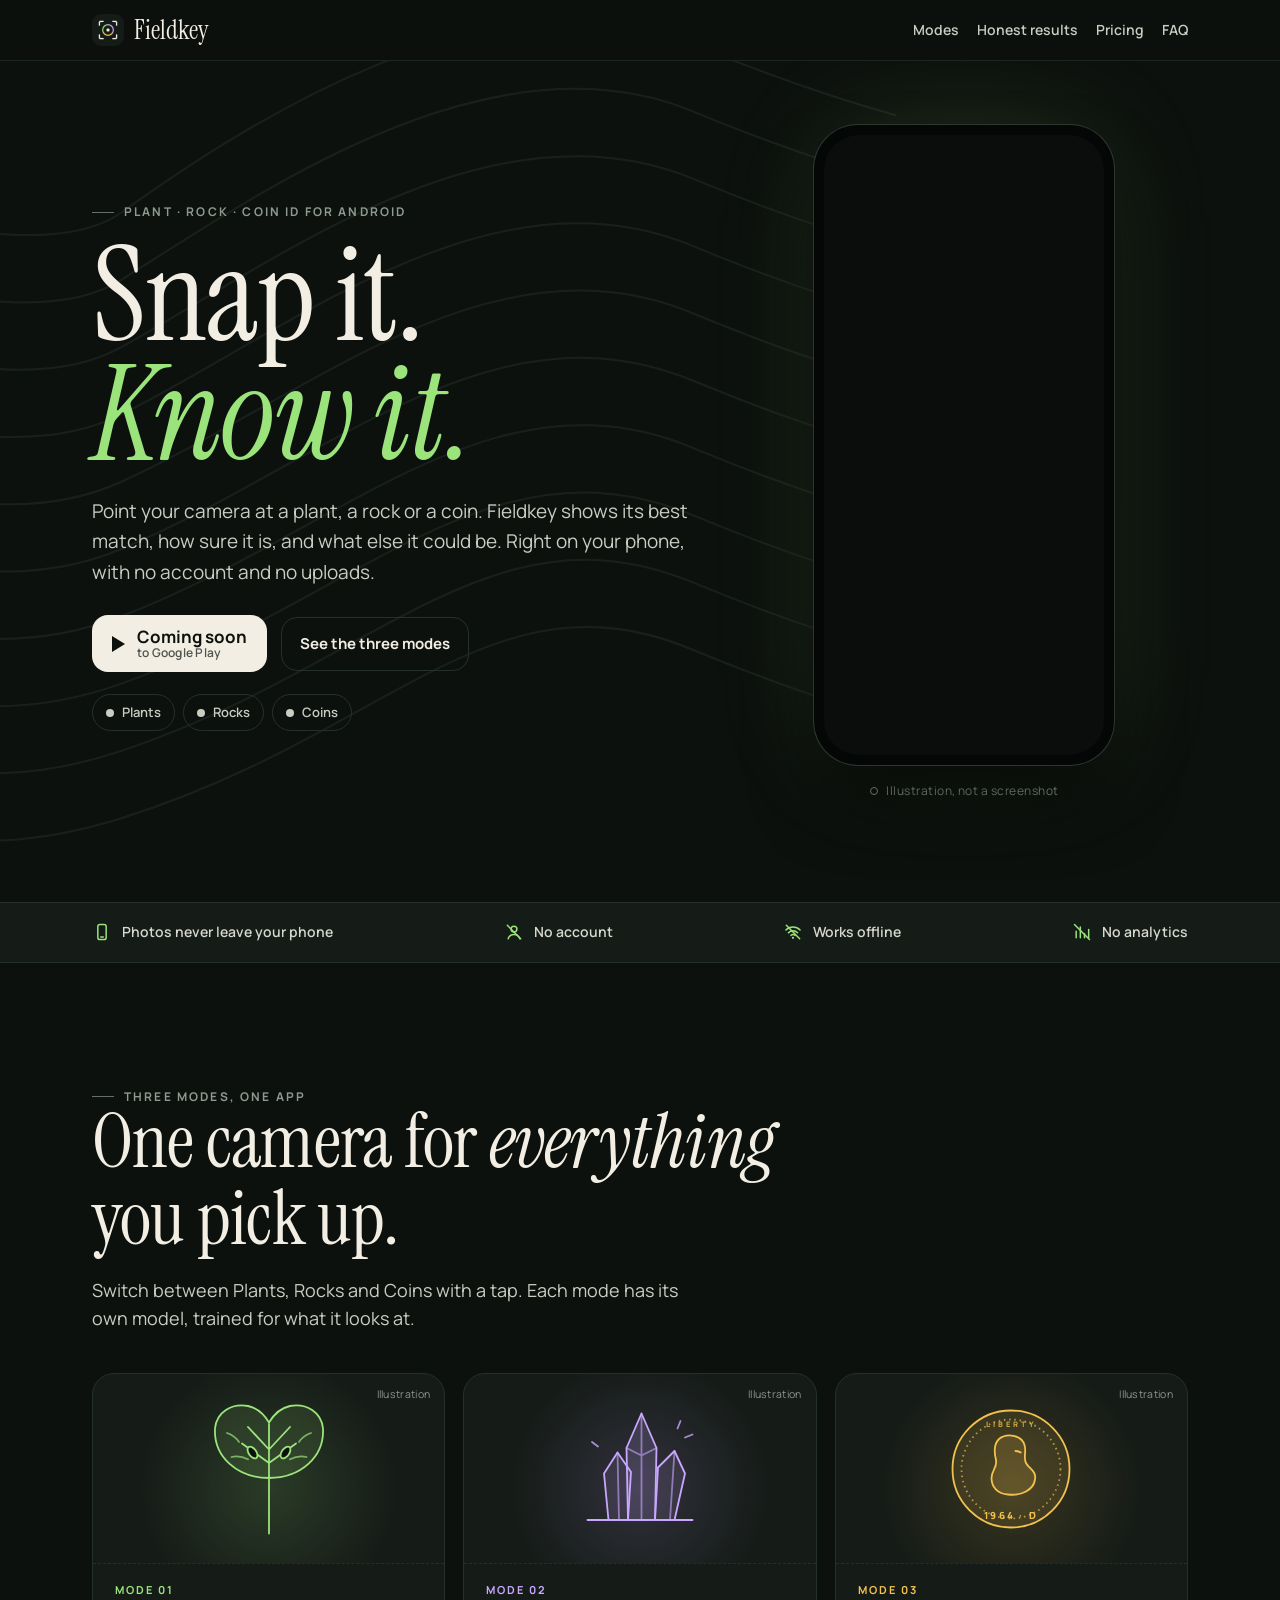
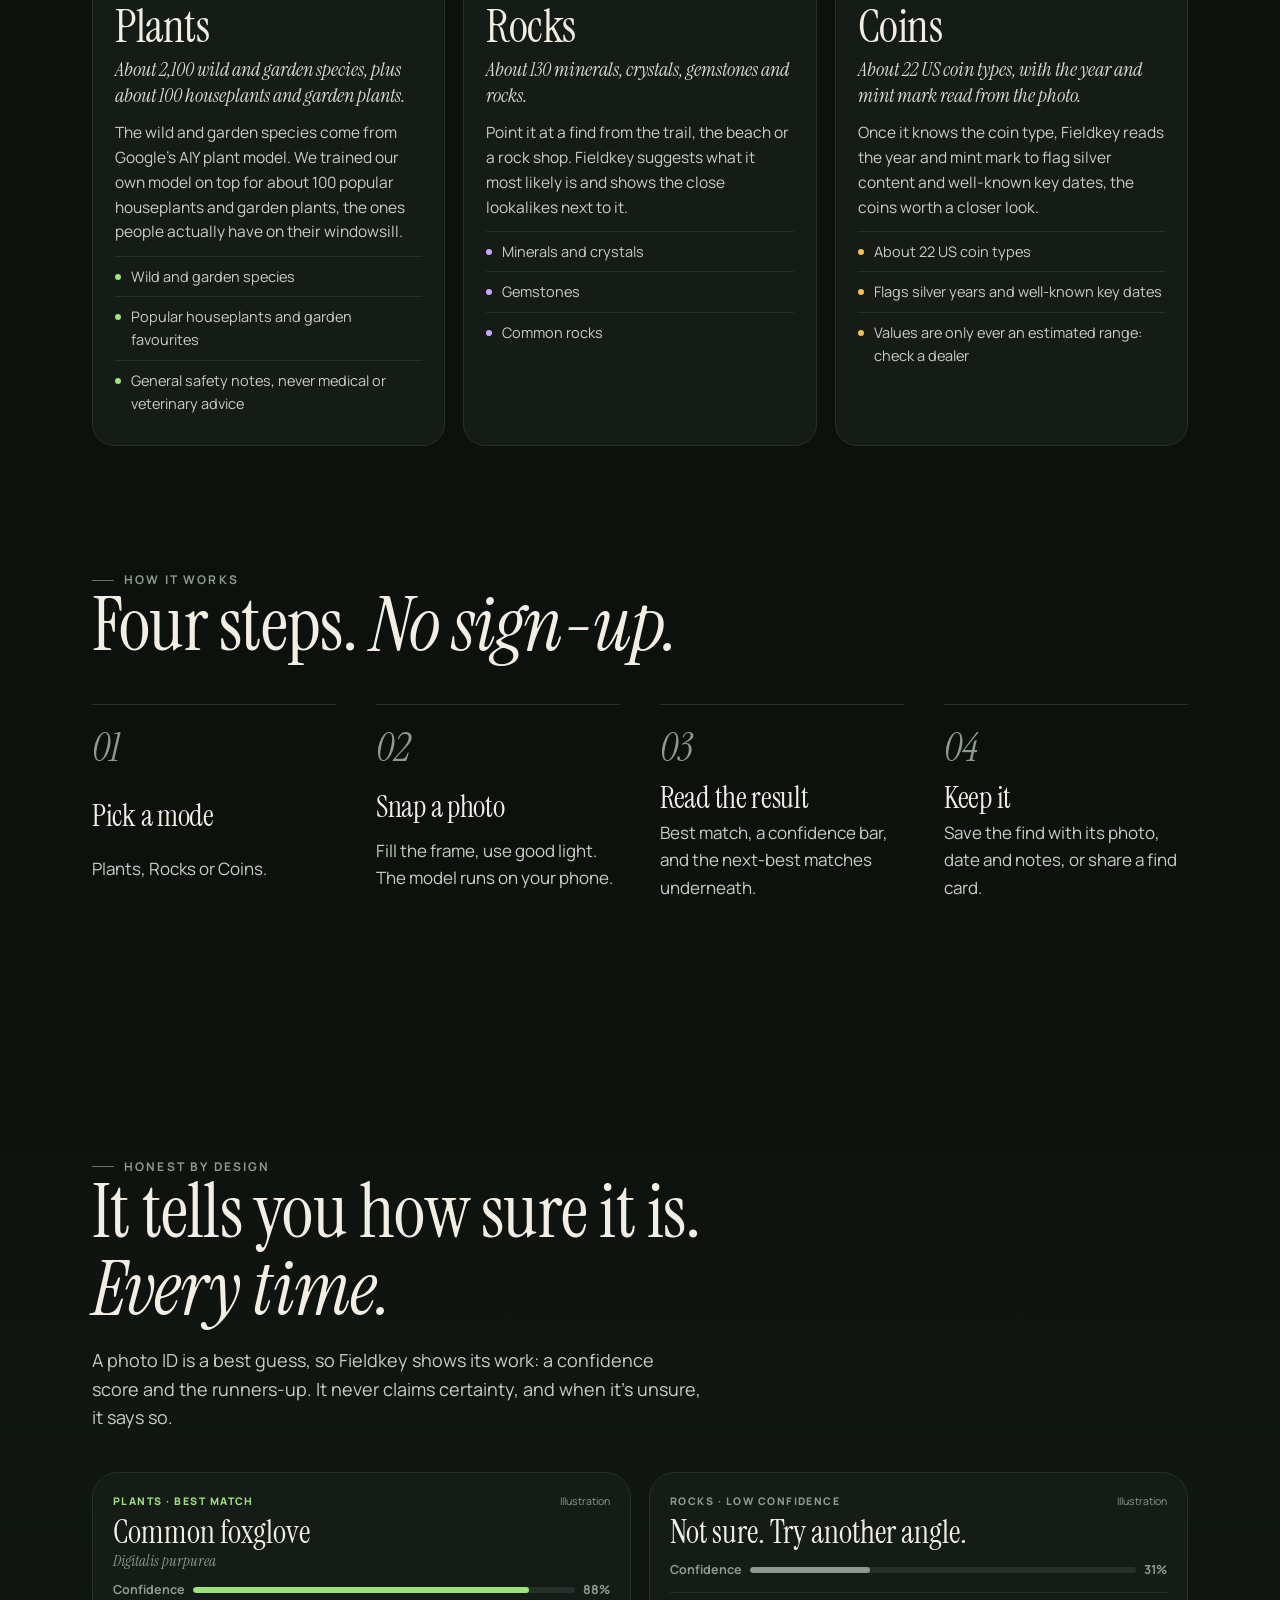
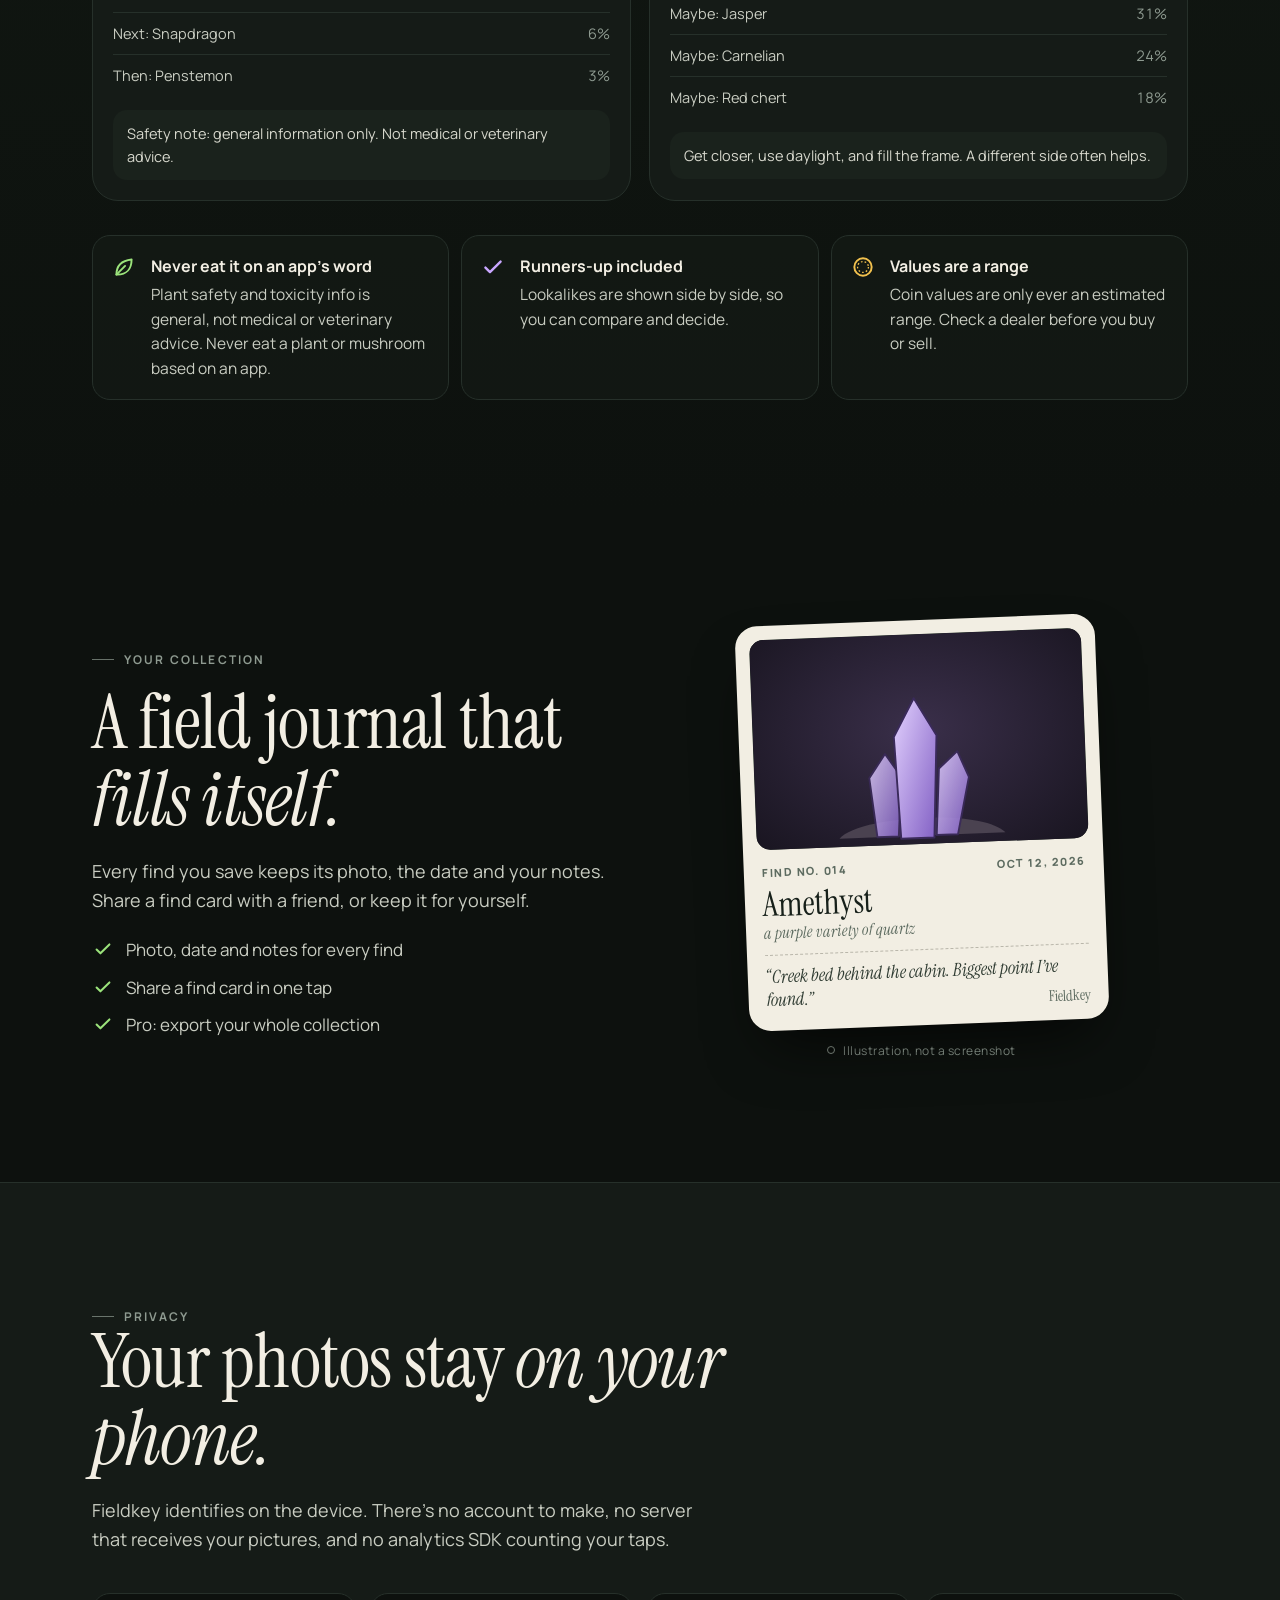
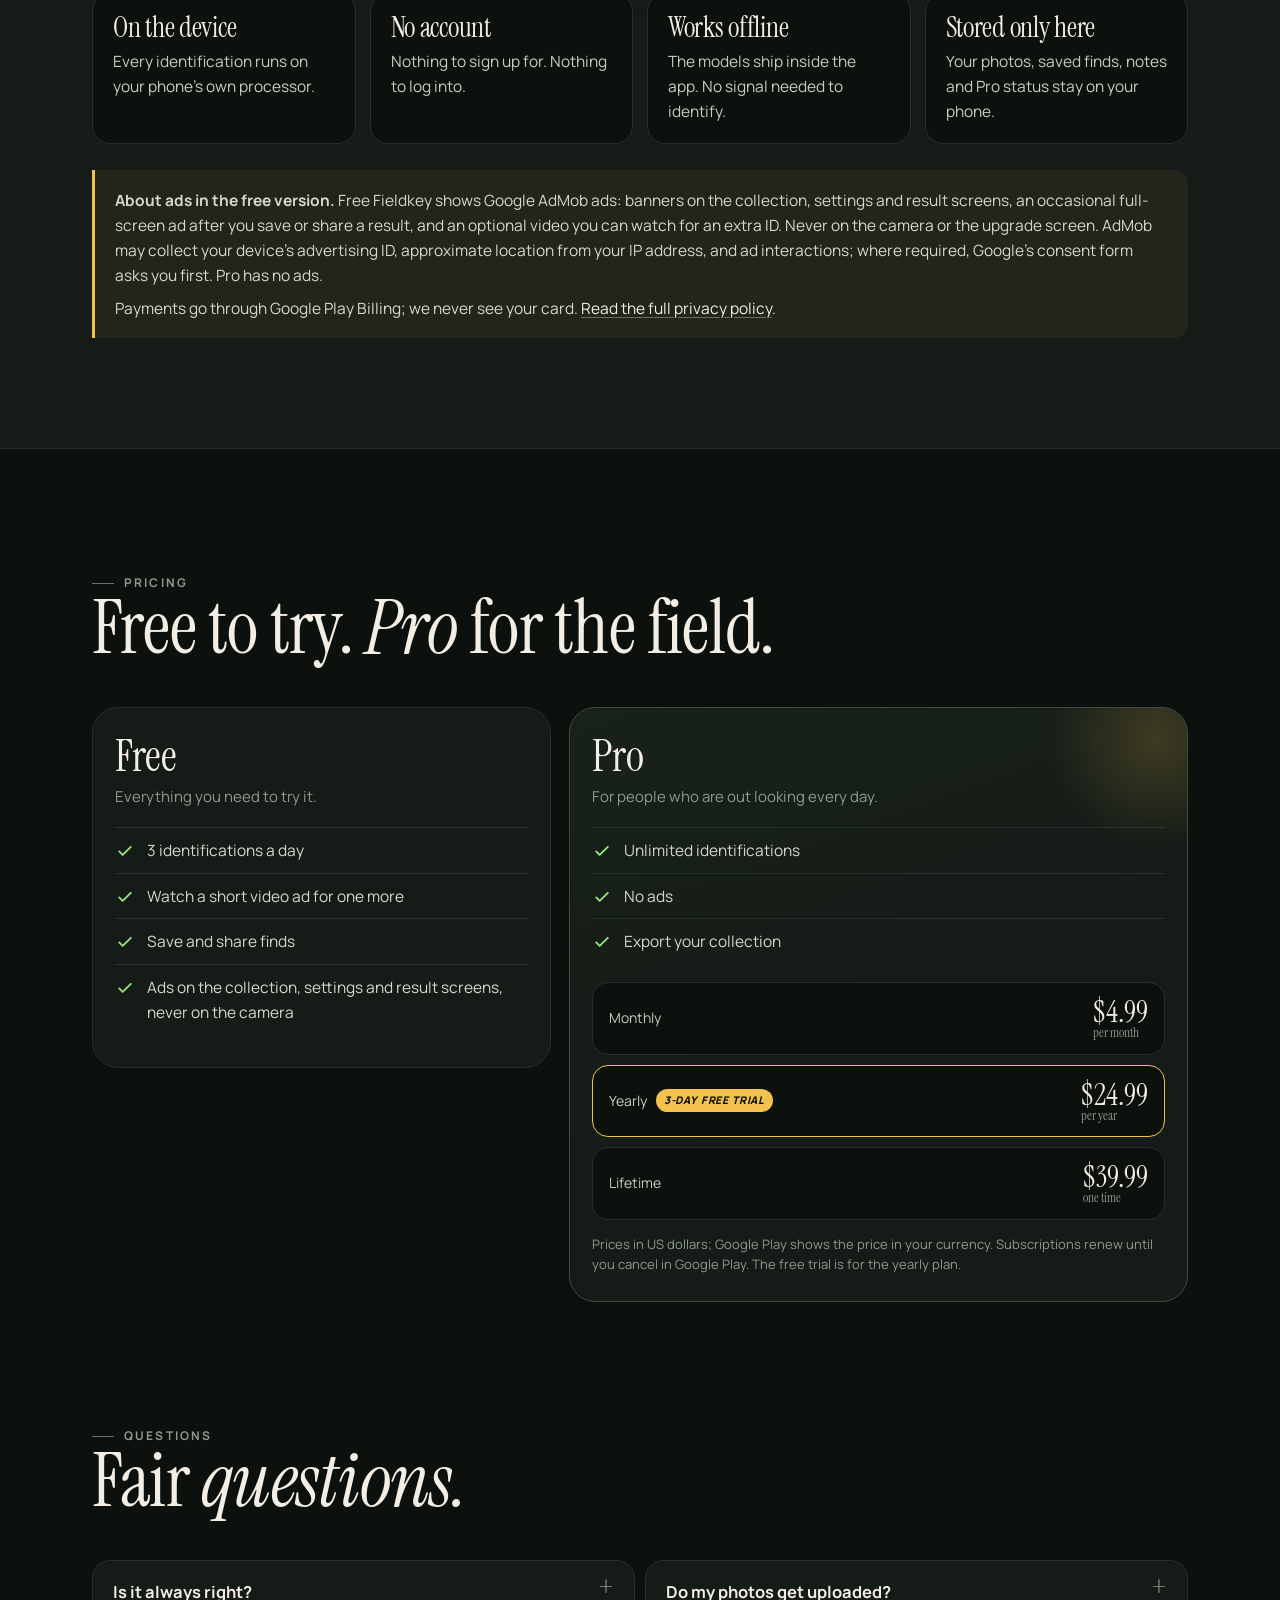
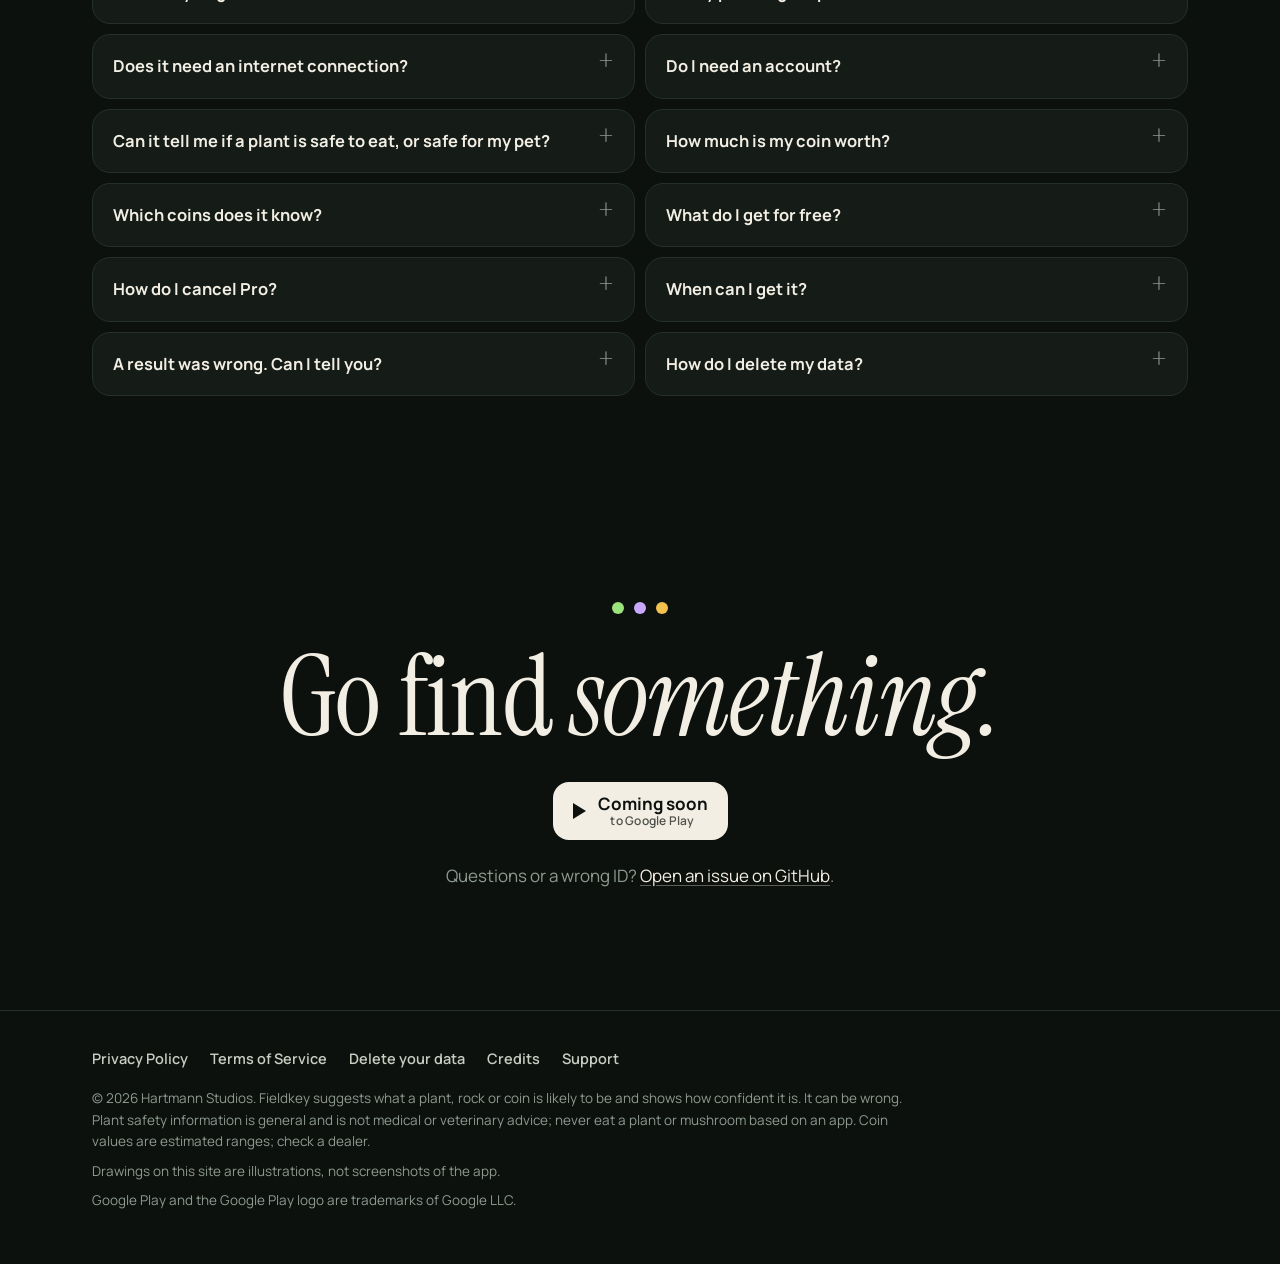
==== index.html @ aa878a83 "Publish Fieldkey website" ====
<!doctype html>
<html lang="en">
<head>
<meta charset="utf-8">
<meta name="viewport" content="width=device-width, initial-scale=1, viewport-fit=cover">
<title>Fieldkey: Plant, Rock &amp; Coin ID. Snap it. Know it.</title>
<meta name="description" content="Identify plants, rocks and US coins with your camera. Fieldkey runs on your phone: no account, no uploads, works offline, and every result shows how confident it is. Coming soon to Google Play.">
<link rel="canonical" href="https://chartmann1590.github.io/fieldkey-site/">
<meta name="theme-color" content="#0D110E">
<meta name="color-scheme" content="dark">
<meta property="og:type" content="website">
<meta property="og:site_name" content="Fieldkey">
<meta property="og:title" content="Fieldkey: Plant, Rock &amp; Coin ID. Snap it. Know it.">
<meta property="og:description" content="Identify plants, rocks and US coins with your camera. Fieldkey runs on your phone: no account, no uploads, works offline, and every result shows how confident it is. Coming soon to Google Play.">
<meta property="og:url" content="https://chartmann1590.github.io/fieldkey-site/">
<meta property="og:image" content="https://chartmann1590.github.io/fieldkey-site/img/og.png">
<meta property="og:image:width" content="1200">
<meta property="og:image:height" content="630">
<meta property="og:image:alt" content="Fieldkey: snap a plant, a rock or a coin and see what it is">
<meta name="twitter:card" content="summary_large_image">
<meta name="twitter:title" content="Fieldkey: Plant, Rock &amp; Coin ID. Snap it. Know it.">
<meta name="twitter:description" content="Identify plants, rocks and US coins with your camera. Fieldkey runs on your phone: no account, no uploads, works offline, and every result shows how confident it is. Coming soon to Google Play.">
<meta name="twitter:image" content="https://chartmann1590.github.io/fieldkey-site/img/og.png">
<link rel="icon" type="image/png" sizes="32x32" href="https://chartmann1590.github.io/fieldkey-site/img/icon-32.png">
<link rel="apple-touch-icon" href="https://chartmann1590.github.io/fieldkey-site/img/icon-180.png">
<link rel="preload" href="https://chartmann1590.github.io/fieldkey-site/fonts/instrument-serif.woff2" as="font" type="font/woff2" crossorigin>
<link rel="preload" href="https://chartmann1590.github.io/fieldkey-site/fonts/manrope.woff2" as="font" type="font/woff2" crossorigin>
<link rel="stylesheet" href="https://chartmann1590.github.io/fieldkey-site/style.css">
<script type="application/ld+json">{"@context": "https://schema.org", "@type": "SoftwareApplication", "name": "Fieldkey: Plant Rock Coin ID", "operatingSystem": "Android", "applicationCategory": "EducationalApplication", "author": {"@type": "Organization", "name": "Hartmann Studios"}, "url": "https://chartmann1590.github.io/fieldkey-site/", "offers": [{"@type": "Offer", "price": "0", "priceCurrency": "USD", "description": "Free with ads"}], "description": "Identify plants, rocks and US coins with your camera, on your phone."}</script>
</head>
<body>
<a class="skip" href="#main">Skip to content</a>
<header class="top"><div class="wrap nav">
<a class="brand" href="https://chartmann1590.github.io/fieldkey-site/"><img src="https://chartmann1590.github.io/fieldkey-site/img/icon-192.png" alt="" width="32" height="32"><span>Fieldkey</span></a>
<nav aria-label="Main"><a href="https://chartmann1590.github.io/fieldkey-site/#modes">Modes</a><a class="hide-sm" href="https://chartmann1590.github.io/fieldkey-site/#honest">Honest results</a><a href="https://chartmann1590.github.io/fieldkey-site/#pricing">Pricing</a><a href="https://chartmann1590.github.io/fieldkey-site/#faq">FAQ</a></nav>
</div></header>
<main id="main">

<section class="hero"><div class="wrap"><svg class="topo" viewBox="0 0 800 600" preserveAspectRatio="xMidYMid slice" aria-hidden="true"><g fill="none" stroke="currentColor" stroke-width="1.2">
<path d="M-20 420C120 360 180 470 320 420s220-150 340-100 200 60 200 60"/><path d="M-20 380C110 320 190 430 320 380s220-150 340-100 200 60 200 60"/>
<path d="M-20 340C100 280 200 390 320 340s220-150 340-100 200 60 200 60"/><path d="M-20 300C90 240 210 350 320 300s220-150 340-100 200 60 200 60"/>
<path d="M-20 260C80 200 220 310 320 260s220-150 340-100 200 60 200 60"/><path d="M-20 220C70 160 230 270 320 220S540 70 660 120s200 60 200 60"/>
<path d="M-20 180C60 120 240 230 320 180S540 30 660 80s200 60 200 60"/><path d="M-20 140C50 80 250 190 320 140S540-10 660 40s200 60 200 60"/>
<path d="M-20 460C130 400 170 510 320 460s220-150 340-100 200 60 200 60"/><path d="M-20 500C140 440 160 550 320 500s220-150 340-100 200 60 200 60"/>
</g></svg><div class="hero-grid">
<div>
<p class="eyebrow">Plant &middot; Rock &middot; Coin ID for Android</p>
<h1>Snap it.<span class="k">Know it.</span></h1>
<p class="lede">Point your camera at a plant, a rock or a coin. Fieldkey shows its best match, how sure it is, and what else it could be. Right on your phone, with no account and no uploads.</p>
<div class="cta"><span class="btn soon" role="note" aria-label="Coming soon to Google Play"><i class="tri" aria-hidden="true"></i><span>Coming soon<small>to Google Play</small></span></span><a class="btn ghost" href="#modes">See the three modes</a></div>
<ul class="chips" aria-label="Modes"><li class="c-plant"><i></i>Plants</li><li class="c-rock"><i></i>Rocks</li><li class="c-coin"><i></i>Coins</li></ul>
</div>
<div class="phone-wrap"><div class="phone" role="img" aria-label="Illustration of Fieldkey identifying a plant, a crystal and a coin, each with a confidence bar and next-best matches">
<div class="screen">
<div class="slide s1" style="--acc:var(--plant)"><svg class="bg" viewBox="0 0 280 590" preserveAspectRatio="xMidYMid slice" aria-hidden="true">
<defs><radialGradient id="gp" cx=".5" cy=".35" r=".7"><stop offset="0" stop-color="#2E4A2B"/><stop offset="1" stop-color="#0B120C"/></radialGradient></defs>
<rect width="280" height="590" fill="url(#gp)"/>
<g opacity=".35" fill="#1E3A1F"><ellipse cx="40" cy="120" rx="60" ry="30" transform="rotate(-30 40 120)"/><ellipse cx="250" cy="420" rx="70" ry="28" transform="rotate(25 250 420)"/></g>
<g transform="translate(140 220) rotate(-8)">
<path d="M0 150C-6 90-2 40 0 0" stroke="#4E7A3A" stroke-width="7" fill="none" stroke-linecap="round"/>
<path d="M0 10C-70 10-112-30-108-80c3-34 34-52 66-44 20 5 32 18 42 32 10-14 22-27 42-32 32-8 63 10 66 44 4 50-38 90-108 90z" fill="#3E8A3A"/>
<path d="M0 10V-92M0-20-52-58M0-20l52-38M0-50-36-90M0-50l36-40" stroke="#2B6428" stroke-width="3.5" fill="none" stroke-linecap="round"/>
<ellipse cx="-36" cy="-30" rx="8" ry="15" transform="rotate(-35 -36 -30)" fill="#1A2C18"/><ellipse cx="36" cy="-30" rx="8" ry="15" transform="rotate(35 36 -30)" fill="#1A2C18"/>
<path d="M-108-60c14 4 22 10 28 18M108-60c-14 4-22 10-28 18M-96-12c12-4 22-2 32 4M96-12c-12-4-22-2-32 4" stroke="#0D2A10" stroke-width="5" stroke-linecap="round"/>
</g></svg><div class="modebar"><span class="on">Plants</span><span class="">Rocks</span><span class="">Coins</span></div>
<div class="reticle"><i></i><i></i><i></i><i></i><b></b></div>
<div class="result"><div class="tag">Best match &middot; Plants</div><div class="nm">Swiss cheese plant</div><div class="sci">Monstera deliciosa</div>
<div class="meter"><span>Confidence</span><span class="bar"><i style="width:91%"></i></span><span>91%</span></div>
<div class="alts">Also possible: <b>Monstera adansonii &middot; Philodendron</b></div></div></div>
<div class="slide s2" style="--acc:var(--rock)"><svg class="bg" viewBox="0 0 280 590" preserveAspectRatio="xMidYMid slice" aria-hidden="true">
<defs><radialGradient id="gr" cx=".5" cy=".38" r=".7"><stop offset="0" stop-color="#3A2F4A"/><stop offset="1" stop-color="#0E0C12"/></radialGradient>
<linearGradient id="cr" x1="0" y1="0" x2="1" y2="1"><stop offset="0" stop-color="#E4D3FF"/><stop offset="1" stop-color="#7E5BC2"/></linearGradient></defs>
<rect width="280" height="590" fill="url(#gr)"/>
<path d="M60 330c20-30 140-36 168-4 12 14 6 30-14 36H74c-22-4-26-18-14-32z" fill="#4A4250"/>
<g stroke="#3A2A5A" stroke-width="2" stroke-linejoin="round">
<path d="M92 340l-8-80 22-30 20 30-6 80z" fill="url(#cr)" opacity=".85"/>
<path d="M122 344l-4-130 24-48 24 48-6 130z" fill="url(#cr)"/>
<path d="M160 342l6-86 24-22 14 34-16 74z" fill="url(#cr)" opacity=".9"/>
<path d="M142 166v178M118 214l24 12 24-12" fill="none" opacity=".5"/></g>
<g fill="#fff" opacity=".8"><circle cx="134" cy="200" r="2"/><circle cx="182" cy="250" r="1.5"/><circle cx="100" cy="260" r="1.5"/></g>
</svg><div class="modebar"><span class="">Plants</span><span class="on">Rocks</span><span class="">Coins</span></div>
<div class="reticle"><i></i><i></i><i></i><i></i><b></b></div>
<div class="result"><div class="tag">Best match &middot; Rocks</div><div class="nm">Amethyst</div><div class="sci">a purple variety of quartz</div>
<div class="meter"><span>Confidence</span><span class="bar"><i style="width:86%"></i></span><span>86%</span></div>
<div class="alts">Also possible: <b>Fluorite &middot; Quartz</b></div></div></div>
<div class="slide s3" style="--acc:var(--coin)"><svg class="bg" viewBox="0 0 280 590" preserveAspectRatio="xMidYMid slice" aria-hidden="true">
<defs><radialGradient id="gc" cx=".5" cy=".38" r=".7"><stop offset="0" stop-color="#3C3420"/><stop offset="1" stop-color="#100E09"/></radialGradient>
<radialGradient id="cs" cx=".4" cy=".35" r=".8"><stop offset="0" stop-color="#F3F1EA"/><stop offset=".6" stop-color="#B9B6AD"/><stop offset="1" stop-color="#7D7A72"/></radialGradient></defs>
<rect width="280" height="590" fill="url(#gc)"/>
<g opacity=".25" stroke="#F2C14E"><path d="M0 120H280M0 160H280M0 200H280M0 240H280M0 280H280M0 320H280M0 360H280M0 400H280"/></g>
<circle cx="140" cy="235" r="86" fill="url(#cs)" stroke="#6A675F" stroke-width="3"/>
<circle cx="140" cy="235" r="76" fill="none" stroke="#8F8C84" stroke-width="1.5" stroke-dasharray="2 4"/>
<path d="M120 190c12-10 36-8 41 9 4 12-2 19 2 29 5 10 17 12 14 27-2 16-21 26-43 24-17-1-26-12-26-26 0-12 10-17 7-29-2-10-5-24 5-34z" fill="#9E9B92"/>
<text x="140" y="300" text-anchor="middle" font-family="Manrope,sans-serif" font-weight="800" font-size="13" letter-spacing="2" fill="#5E5B54">1964 D</text>
<text x="140" y="174" text-anchor="middle" font-family="Manrope,sans-serif" font-weight="800" font-size="10" letter-spacing="3" fill="#6A675F">LIBERTY</text>
</svg><div class="modebar"><span class="">Plants</span><span class="">Rocks</span><span class="on">Coins</span></div>
<div class="reticle"><i></i><i></i><i></i><i></i><b></b></div>
<div class="result"><div class="tag">Best match &middot; Coins</div><div class="nm">Washington quarter</div><div class="sci">read from the photo: 1964 &middot; D</div>
<div class="meter"><span>Confidence</span><span class="bar"><i style="width:84%"></i></span><span>84%</span></div>
<div class="alts">Also possible: <b>Washington quarter, later clad years</b></div><div class="flag">90% silver year &middot; estimated range, check a dealer</div></div></div>
</div></div><p class="cap">Illustration, not a screenshot</p></div>
</div></div></section>

<div class="strip"><div class="wrap"><ul>
<li><svg viewBox="0 0 24 24" aria-hidden="true"><rect x="7" y="3" width="10" height="18" rx="2.5" stroke="currentColor" stroke-width="1.8" fill="none"/><path d="M10.5 18h3" stroke="currentColor" stroke-width="1.8" stroke-linecap="round"/></svg>Photos never leave your phone</li><li><svg viewBox="0 0 24 24" aria-hidden="true"><circle cx="12" cy="8.5" r="3.5" stroke="currentColor" stroke-width="1.8" fill="none"/><path d="M5 20c1.2-3.6 4-5 7-5s5.8 1.4 7 5" stroke="currentColor" stroke-width="1.8" fill="none" stroke-linecap="round"/><path d="M4 4l16 16" stroke="currentColor" stroke-width="1.8" stroke-linecap="round"/></svg>No account</li><li><svg viewBox="0 0 24 24" aria-hidden="true"><path d="M3.5 9.5a12 12 0 0117 0M6.5 12.8a7.6 7.6 0 0111 0M9.6 16a3.2 3.2 0 014.8 0" stroke="currentColor" stroke-width="1.8" fill="none" stroke-linecap="round"/><circle cx="12" cy="19" r="1.3" fill="currentColor"/><path d="M4 4l16 16" stroke="currentColor" stroke-width="1.8" stroke-linecap="round"/></svg>Works offline</li><li><svg viewBox="0 0 24 24" aria-hidden="true"><path d="M5 19V11M10 19V6M15 19v-5M20 19V9" stroke="currentColor" stroke-width="1.8" stroke-linecap="round"/><path d="M3 3l18 18" stroke="currentColor" stroke-width="1.8" stroke-linecap="round"/></svg>No analytics</li>
</ul></div></div>

<section class="sec" id="modes"><div class="wrap">
<div class="sec-head"><p class="eyebrow">Three modes, one app</p><h2>One camera for <em>everything</em> you pick up.</h2>
<p class="lede">Switch between Plants, Rocks and Coins with a tap. Each mode has its own model, trained for what it looks at.</p></div>
<div class="modes">
<article class="mode plant"><div class="art"><svg viewBox="0 0 200 200" aria-hidden="true"><g fill="none" stroke="#9BE37B" stroke-width="2.4" stroke-linecap="round" stroke-linejoin="round">
<path d="M100 186V110"/>
<path d="M100 112C58 112 26 84 28 46c2-22 22-34 44-30 14 3 22 12 28 22 6-10 14-19 28-22 22-4 42 8 44 30 2 38-30 66-72 66z" fill="rgba(155,227,123,.10)"/>
<path d="M100 112V40M100 92 64 66M100 92l36-26M100 74 72 44M100 74l28-30"/>
<path d="M44 52c6 2 12 6 16 12M156 52c-6 2-12 6-16 12M50 84c8-2 14-1 22 3M150 84c-8-2-14-1-22 3" opacity=".7"/>
<ellipse cx="78" cy="78" rx="5" ry="9" transform="rotate(-35 78 78)" fill="#0D110E"/><ellipse cx="122" cy="78" rx="5" ry="9" transform="rotate(35 122 78)" fill="#0D110E"/>
</g></svg></div><span class="ill">Illustration</span>
<div class="no">Mode 01</div><h3>Plants</h3><p class="count">About 2,100 wild and garden species, plus about 100 houseplants and garden plants.</p>
<p>The wild and garden species come from Google's AIY plant model. We trained our own model on top for about 100 popular houseplants and garden plants, the ones people actually have on their windowsill.</p>
<ul><li>Wild and garden species</li><li>Popular houseplants and garden favourites</li><li>General safety notes, never medical or veterinary advice</li></ul></article>
<article class="mode rock"><div class="art"><svg viewBox="0 0 200 200" aria-hidden="true"><g stroke="#C9A7FF" stroke-width="2.4" stroke-linejoin="round" stroke-linecap="round">
<path d="M30 168h140" fill="none"/>
<path d="M58 168l-6-62 18-28 18 26-4 64z" fill="rgba(201,167,255,.10)"/><path d="M70 78l2 90" fill="none" opacity=".6"/>
<path d="M84 168l-2-96 20-46 20 46-2 96z" fill="rgba(201,167,255,.16)"/><path d="M102 26v142M82 72l20 10 20-10" fill="none" opacity=".6"/>
<path d="M120 168l4-70 22-22 14 30-14 62z" fill="rgba(201,167,255,.10)"/><path d="M146 76l-6 92" fill="none" opacity=".6"/>
<path d="M150 46l4-10M160 58l10-4M44 70l-8-6" fill="none" opacity=".8"/>
</g></svg></div><span class="ill">Illustration</span>
<div class="no">Mode 02</div><h3>Rocks</h3><p class="count">About 130 minerals, crystals, gemstones and rocks.</p>
<p>Point it at a find from the trail, the beach or a rock shop. Fieldkey suggests what it most likely is and shows the close lookalikes next to it.</p>
<ul><li>Minerals and crystals</li><li>Gemstones</li><li>Common rocks</li></ul></article>
<article class="mode coin"><div class="art"><svg viewBox="0 0 200 200" aria-hidden="true"><g stroke="#F2C14E" stroke-width="2.4" fill="none">
<circle cx="100" cy="100" r="78" fill="rgba(242,193,78,.10)"/><circle cx="100" cy="100" r="66" stroke-dasharray="2 5" opacity=".7"/>
<path d="M84 60c10-8 30-6 34 8 3 10-2 16 2 24 4 8 14 10 12 22-2 14-18 22-36 20-14-1-22-10-22-22 0-10 8-14 6-24-2-8-4-20 4-28z" fill="rgba(242,193,78,.14)" stroke-linejoin="round"/>
<path d="M106 76c4 0 7 2 7 2" stroke-linecap="round"/>
</g><text x="100" y="166" text-anchor="middle" font-family="Manrope,sans-serif" font-weight="800" font-size="13" letter-spacing="3" fill="#F2C14E">1964 · D</text>
<text x="100" y="44" text-anchor="middle" font-family="Manrope,sans-serif" font-weight="800" font-size="10" letter-spacing="4" fill="#F2C14E" opacity=".8">LIBERTY</text></svg></div><span class="ill">Illustration</span>
<div class="no">Mode 03</div><h3>Coins</h3><p class="count">About 22 US coin types, with the year and mint mark read from the photo.</p>
<p>Once it knows the coin type, Fieldkey reads the year and mint mark to flag silver content and well-known key dates, the coins worth a closer look.</p>
<ul><li>About 22 US coin types</li><li>Flags silver years and well-known key dates</li><li>Values are only ever an estimated range: check a dealer</li></ul></article>
</div>
</div></section>

<section class="sec" id="how" style="padding-top:0"><div class="wrap">
<div class="sec-head"><p class="eyebrow">How it works</p><h2>Four steps. <em>No sign-up.</em></h2></div>
<ol class="steps">
<li><h3>Pick a mode</h3><p>Plants, Rocks or Coins.</p></li>
<li><h3>Snap a photo</h3><p>Fill the frame, use good light. The model runs on your phone.</p></li>
<li><h3>Read the result</h3><p>Best match, a confidence bar, and the next-best matches underneath.</p></li>
<li><h3>Keep it</h3><p>Save the find with its photo, date and notes, or share a find card.</p></li>
</ol>
</div></section>

<section class="sec honest" id="honest"><div class="wrap">
<div class="sec-head"><p class="eyebrow">Honest by design</p><h2>It tells you how sure it is. <em>Every time.</em></h2>
<p class="lede">A photo ID is a best guess, so Fieldkey shows its work: a confidence score and the runners-up. It never claims certainty, and when it's unsure, it says so.</p></div>
<div class="cards2"><div class="rcard"><div class="head"><span class="tag">Plants &middot; best match</span><span class="ill">Illustration</span></div>
<div class="nm">Common foxglove</div><div class="sci" style="font:italic 15px/1.2 var(--serif);color:var(--muted)">Digitalis purpurea</div>
<div class="meter"><span>Confidence</span><span class="bar"><i style="width:88%"></i></span><span>88%</span></div>
<ol><li><span>Next: Snapdragon</span><span>6%</span></li><li><span>Then: Penstemon</span><span>3%</span></li></ol>
<p class="hint">Safety note: general information only. Not medical or veterinary advice.</p></div><div class="rcard unsure"><div class="head"><span class="tag">Rocks &middot; low confidence</span><span class="ill">Illustration</span></div>
<div class="nm">Not sure. Try another angle.</div>
<div class="meter"><span>Confidence</span><span class="bar"><i style="width:31%"></i></span><span>31%</span></div>
<ol><li><span>Maybe: Jasper</span><span>31%</span></li><li><span>Maybe: Carnelian</span><span>24%</span></li><li><span>Maybe: Red chert</span><span>18%</span></li></ol>
<p class="hint">Get closer, use daylight, and fill the frame. A different side often helps.</p></div></div>
<div class="rules">
<div class="rule c-plant"><svg viewBox="0 0 24 24" aria-hidden="true"><path d="M5 19c0-8 5-13 14-14 0 9-5 14-13 14z" stroke="currentColor" stroke-width="1.8" fill="none" stroke-linejoin="round"/><path d="M5 19l8-8" stroke="currentColor" stroke-width="1.8" stroke-linecap="round"/></svg><p><strong>Never eat it on an app's word</strong>Plant safety and toxicity info is general, not medical or veterinary advice. Never eat a plant or mushroom based on an app.</p></div>
<div class="rule c-rock"><svg viewBox="0 0 24 24" aria-hidden="true"><path d="M5 12.5l4.2 4.2L19 7" stroke="currentColor" stroke-width="2.2" fill="none" stroke-linecap="round" stroke-linejoin="round"/></svg><p><strong>Runners-up included</strong>Lookalikes are shown side by side, so you can compare and decide.</p></div>
<div class="rule c-coin"><svg viewBox="0 0 24 24" aria-hidden="true"><circle cx="12" cy="12" r="8" stroke="currentColor" stroke-width="1.8" fill="none"/><circle cx="12" cy="12" r="5" stroke="currentColor" stroke-width="1.2" fill="none" stroke-dasharray="1.5 2"/></svg><p><strong>Values are a range</strong>Coin values are only ever an estimated range. Check a dealer before you buy or sell.</p></div>
</div>
</div></section>

<section class="sec" id="collection"><div class="wrap collect">
<div><p class="eyebrow">Your collection</p><h2 style="font-size:clamp(44px,11vw,76px)">A field journal that <em>fills itself.</em></h2>
<p class="lede" style="margin-top:18px">Every find you save keeps its photo, the date and your notes. Share a find card with a friend, or keep it for yourself.</p>
<ul class="ticks"><li><svg viewBox="0 0 24 24" aria-hidden="true"><path d="M5 12.5l4.2 4.2L19 7" stroke="currentColor" stroke-width="2.2" fill="none" stroke-linecap="round" stroke-linejoin="round"/></svg><span>Photo, date and notes for every find</span></li><li><svg viewBox="0 0 24 24" aria-hidden="true"><path d="M5 12.5l4.2 4.2L19 7" stroke="currentColor" stroke-width="2.2" fill="none" stroke-linecap="round" stroke-linejoin="round"/></svg><span>Share a find card in one tap</span></li><li><svg viewBox="0 0 24 24" aria-hidden="true"><path d="M5 12.5l4.2 4.2L19 7" stroke="currentColor" stroke-width="2.2" fill="none" stroke-linecap="round" stroke-linejoin="round"/></svg><span>Pro: export your whole collection</span></li></ul></div>
<div><div class="findcard" role="img" aria-label="Illustration of a shared find card: Amethyst, with a date and a note"><div class="ph"><svg viewBox="0 0 280 200" preserveAspectRatio="xMidYMid slice" aria-hidden="true">
<defs><radialGradient id="fg" cx=".5" cy=".4" r=".8"><stop offset="0" stop-color="#3A2F4A"/><stop offset="1" stop-color="#14111A"/></radialGradient>
<linearGradient id="fc" x1="0" y1="0" x2="1" y2="1"><stop offset="0" stop-color="#E4D3FF"/><stop offset="1" stop-color="#7E5BC2"/></linearGradient></defs>
<rect width="280" height="200" fill="url(#fg)"/><path d="M70 170c14-18 120-22 140 0z" fill="#4A4250"/>
<g stroke="#3A2A5A" stroke-width="1.6" stroke-linejoin="round"><path d="M102 170l-5-50 14-20 13 20-4 50z" fill="url(#fc)" opacity=".85"/>
<path d="M122 172l-3-86 18-32 18 32-5 86z" fill="url(#fc)"/><path d="M152 170l4-56 16-14 9 22-11 48z" fill="url(#fc)" opacity=".9"/></g></svg></div>
<div class="lbl"><span>Find No. 014</span><span>Oct 12, 2026</span></div>
<div class="nm">Amethyst</div><div class="sci">a purple variety of quartz</div>
<div class="note">&ldquo;Creek bed behind the cabin. Biggest point I&rsquo;ve found.&rdquo;</div><div class="brandmark">Fieldkey</div></div><p class="cap">Illustration, not a screenshot</p></div>
</div></section>

<section class="sec priv" id="privacy"><div class="wrap">
<div class="sec-head"><p class="eyebrow">Privacy</p><h2>Your photos stay <em>on your phone.</em></h2>
<p class="lede">Fieldkey identifies on the device. There's no account to make, no server that receives your pictures, and no analytics SDK counting your taps.</p></div>
<div class="priv-grid">
<div class="pitem"><h3>On the device</h3><p>Every identification runs on your phone's own processor.</p></div>
<div class="pitem"><h3>No account</h3><p>Nothing to sign up for. Nothing to log into.</p></div>
<div class="pitem"><h3>Works offline</h3><p>The models ship inside the app. No signal needed to identify.</p></div>
<div class="pitem"><h3>Stored only here</h3><p>Your photos, saved finds, notes and Pro status stay on your phone.</p></div>
</div>
<div class="adnote"><p><strong>About ads in the free version.</strong> Free Fieldkey shows Google AdMob ads: banners on the collection, settings and result screens, an occasional full-screen ad after you save or share a result, and an optional video you can watch for an extra ID. Never on the camera or the upgrade screen. AdMob may collect your device's advertising ID, approximate location from your IP address, and ad interactions; where required, Google's consent form asks you first. Pro has no ads.</p>
<p>Payments go through Google Play Billing; we never see your card. <a href="https://chartmann1590.github.io/fieldkey-site/privacy/">Read the full privacy policy</a>.</p></div>
</div></section>



<section class="sec" id="pricing"><div class="wrap">
<div class="sec-head"><p class="eyebrow">Pricing</p><h2>Free to try. <em>Pro</em> for the field.</h2></div>
<div class="plans">
<div class="plan"><h3>Free</h3><p class="sub">Everything you need to try it.</p>
<ul><li><svg viewBox="0 0 24 24" aria-hidden="true"><path d="M5 12.5l4.2 4.2L19 7" stroke="currentColor" stroke-width="2.2" fill="none" stroke-linecap="round" stroke-linejoin="round"/></svg><span>3 identifications a day</span></li><li><svg viewBox="0 0 24 24" aria-hidden="true"><path d="M5 12.5l4.2 4.2L19 7" stroke="currentColor" stroke-width="2.2" fill="none" stroke-linecap="round" stroke-linejoin="round"/></svg><span>Watch a short video ad for one more</span></li><li><svg viewBox="0 0 24 24" aria-hidden="true"><path d="M5 12.5l4.2 4.2L19 7" stroke="currentColor" stroke-width="2.2" fill="none" stroke-linecap="round" stroke-linejoin="round"/></svg><span>Save and share finds</span></li><li><svg viewBox="0 0 24 24" aria-hidden="true"><path d="M5 12.5l4.2 4.2L19 7" stroke="currentColor" stroke-width="2.2" fill="none" stroke-linecap="round" stroke-linejoin="round"/></svg><span>Ads on the collection, settings and result screens, never on the camera</span></li></ul></div>
<div class="plan pro"><h3>Pro</h3><p class="sub">For people who are out looking every day.</p>
<ul><li><svg viewBox="0 0 24 24" aria-hidden="true"><path d="M5 12.5l4.2 4.2L19 7" stroke="currentColor" stroke-width="2.2" fill="none" stroke-linecap="round" stroke-linejoin="round"/></svg><span>Unlimited identifications</span></li><li><svg viewBox="0 0 24 24" aria-hidden="true"><path d="M5 12.5l4.2 4.2L19 7" stroke="currentColor" stroke-width="2.2" fill="none" stroke-linecap="round" stroke-linejoin="round"/></svg><span>No ads</span></li><li><svg viewBox="0 0 24 24" aria-hidden="true"><path d="M5 12.5l4.2 4.2L19 7" stroke="currentColor" stroke-width="2.2" fill="none" stroke-linecap="round" stroke-linejoin="round"/></svg><span>Export your collection</span></li></ul>
<div class="prices">
<div class="price"><span>Monthly</span><b>$4.99<small>per month</small></b></div>
<div class="price best"><span>Yearly <i class="pill">3-day free trial</i></span><b>$24.99<small>per year</small></b></div>
<div class="price"><span>Lifetime</span><b>$39.99<small>one time</small></b></div>
</div>
<p class="fine">Prices in US dollars; Google Play shows the price in your currency. Subscriptions renew until you cancel in Google Play. The free trial is for the yearly plan.</p></div>
</div>
</div></section>

<section class="sec" id="faq" style="padding-top:0"><div class="wrap">
<div class="sec-head"><p class="eyebrow">Questions</p><h2>Fair <em>questions.</em></h2></div>
<div class="faq"><details><summary>Is it always right?</summary><p>No, and it won't pretend to be. Every result shows how confident the model is and the next-best matches. When confidence is low, Fieldkey says "not sure, try another angle" instead of guessing. A clear, close photo in good light helps most.</p></details><details><summary>Do my photos get uploaded?</summary><p>No. Identification runs on your phone. Your photos never leave the device unless you share a find card yourself.</p></details><details><summary>Does it need an internet connection?</summary><p>Not to identify. The models are inside the app, so it works offline, on a trail or in a field. The free version needs a connection to load ads, and purchases go through Google Play.</p></details><details><summary>Do I need an account?</summary><p>No. There is no sign-up and no login. Your collection lives on your phone.</p></details><details><summary>Can it tell me if a plant is safe to eat, or safe for my pet?</summary><p>It shows general safety and toxicity information about the species it suggests. That is not medical or veterinary advice, and the identification itself can be wrong. Never eat a plant or mushroom based on an app. If a person or pet may have eaten something, contact a doctor, a vet or poison control.</p></details><details><summary>How much is my coin worth?</summary><p>Fieldkey reads the year and mint mark to flag silver content and well-known key dates, and shows values only as an estimated range. Condition, varieties and the market change real prices a lot, so check a dealer before you buy or sell.</p></details><details><summary>Which coins does it know?</summary><p>About 22 US coin types. Coins from other countries aren't included yet.</p></details><details><summary>What do I get for free?</summary><p>3 identifications a day. Need one more? Watch a short video ad and get another. Pro removes the limit and the ads and adds collection export.</p></details><details><summary>How do I cancel Pro?</summary><p>Pro is billed through Google Play. Cancel any time in the Play Store app: Profile, Payments &amp; subscriptions, Subscriptions. If you cancel during the 3-day free trial of the yearly plan, you are not charged.</p></details><details><summary>When can I get it?</summary><p>Fieldkey is coming soon to Google Play, for Android phones.</p></details><details><summary>A result was wrong. Can I tell you?</summary><p>Please do, it helps. <a href="https://github.com/chartmann1590/fieldkey-site/issues/new?template=id_was_wrong.md">Report a wrong ID on GitHub</a> with what it said and what it really was. Issues are public, so leave out anything personal, like your location.</p></details><details><summary>How do I delete my data?</summary><p>There is no account, so everything lives on your phone. Use Settings, Delete all data, or uninstall the app. Details are on the <a href="https://chartmann1590.github.io/fieldkey-site/delete/">data deletion page</a>.</p></details></div>
</div></section>

<section class="final"><div class="wrap">
<div class="dots" aria-hidden="true"><i style="background:var(--plant)"></i><i style="background:var(--rock)"></i><i style="background:var(--coin)"></i></div>
<h2>Go find <em>something.</em></h2>
<div class="cta"><span class="btn soon" role="note" aria-label="Coming soon to Google Play"><i class="tri" aria-hidden="true"></i><span>Coming soon<small>to Google Play</small></span></span></div>
<p class="muted">Questions or a wrong ID? <a href="https://github.com/chartmann1590/fieldkey-site/issues/new">Open an issue on GitHub</a>.</p>
</div></section>

</main>
<footer class="foot"><div class="wrap">
<div class="foot-links"><a href="https://chartmann1590.github.io/fieldkey-site/privacy/">Privacy Policy</a><a href="https://chartmann1590.github.io/fieldkey-site/terms/">Terms of Service</a><a href="https://chartmann1590.github.io/fieldkey-site/delete/">Delete your data</a><a href="https://chartmann1590.github.io/fieldkey-site/credits/">Credits</a><a href="https://github.com/chartmann1590/fieldkey-site/issues/new">Support</a></div>
<p>&copy; 2026 Hartmann Studios. Fieldkey suggests what a plant, rock or coin is likely to be and shows how confident it is. It can be wrong. Plant safety information is general and is not medical or veterinary advice; never eat a plant or mushroom based on an app. Coin values are estimated ranges; check a dealer.</p>
<p>Drawings on this site are illustrations, not screenshots of the app.</p>
<p>Google Play and the Google Play logo are trademarks of Google LLC.</p>
</div></footer>
</body>
</html>
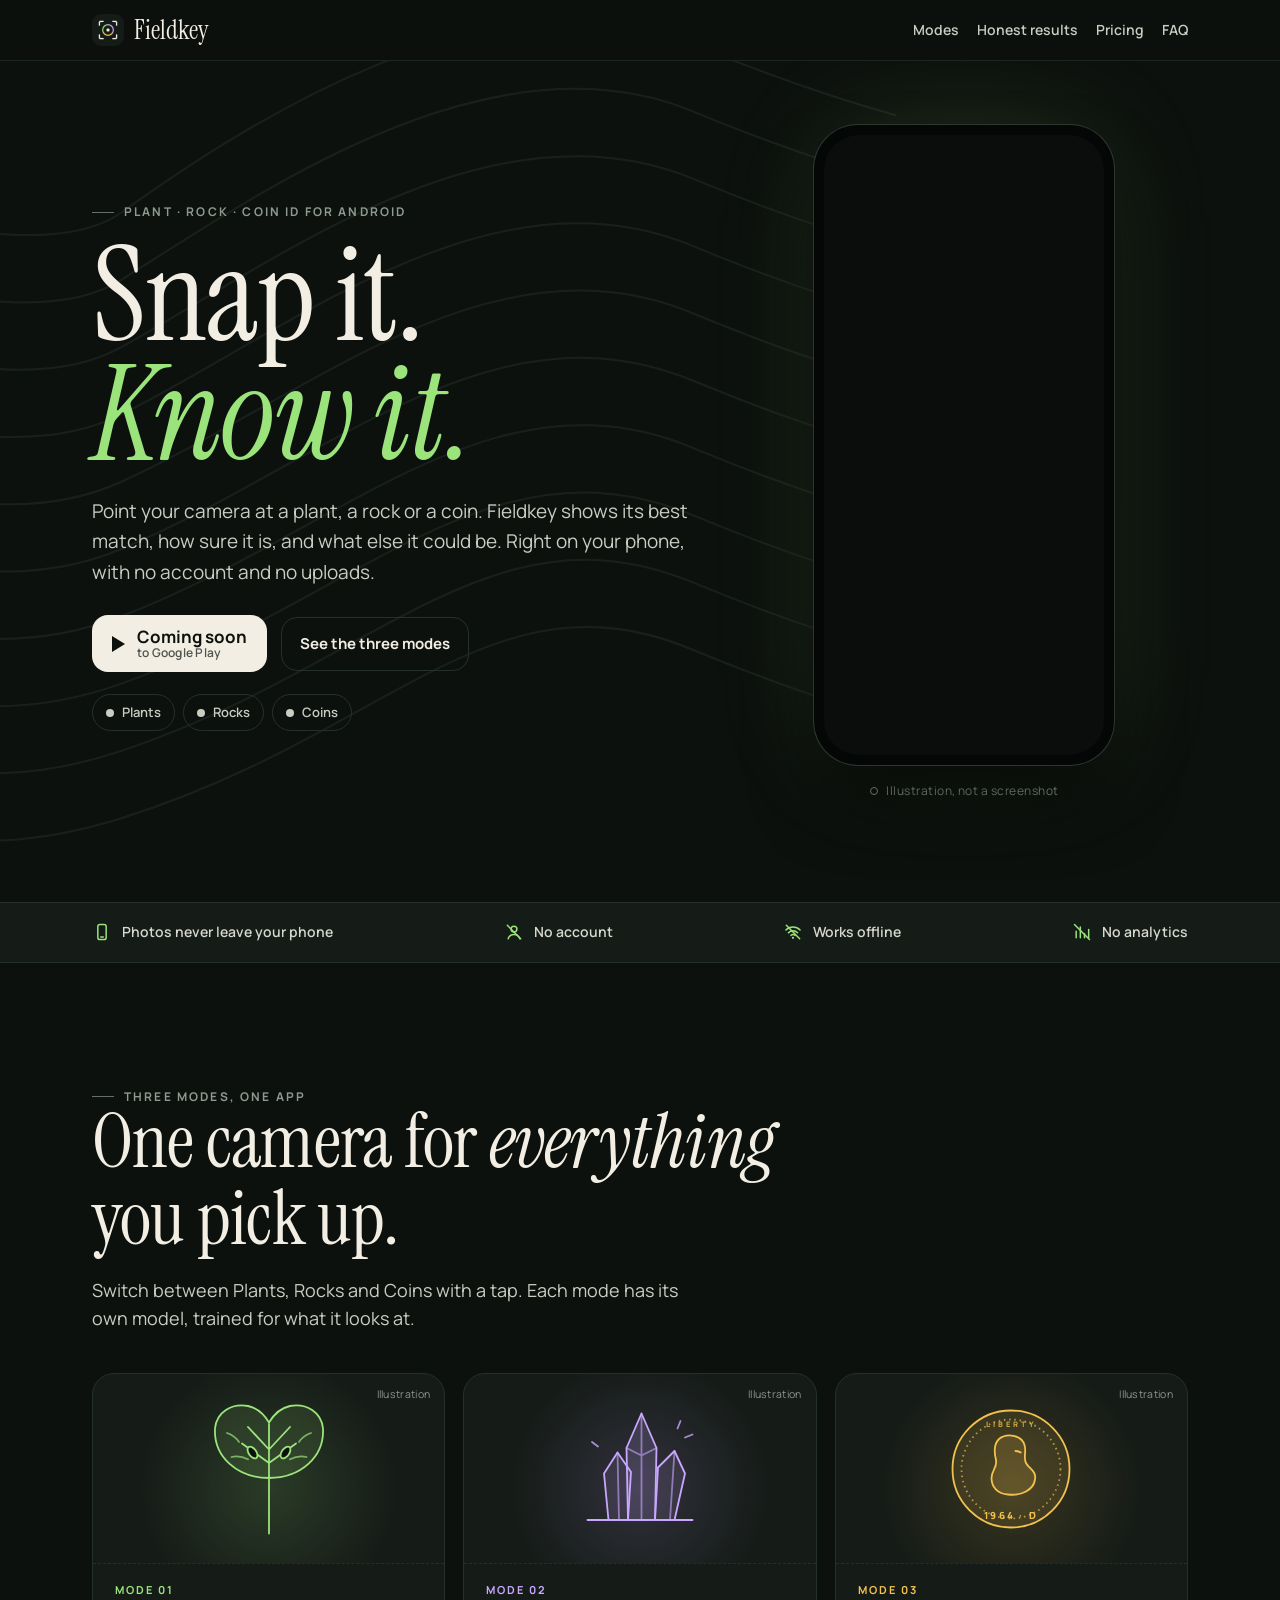
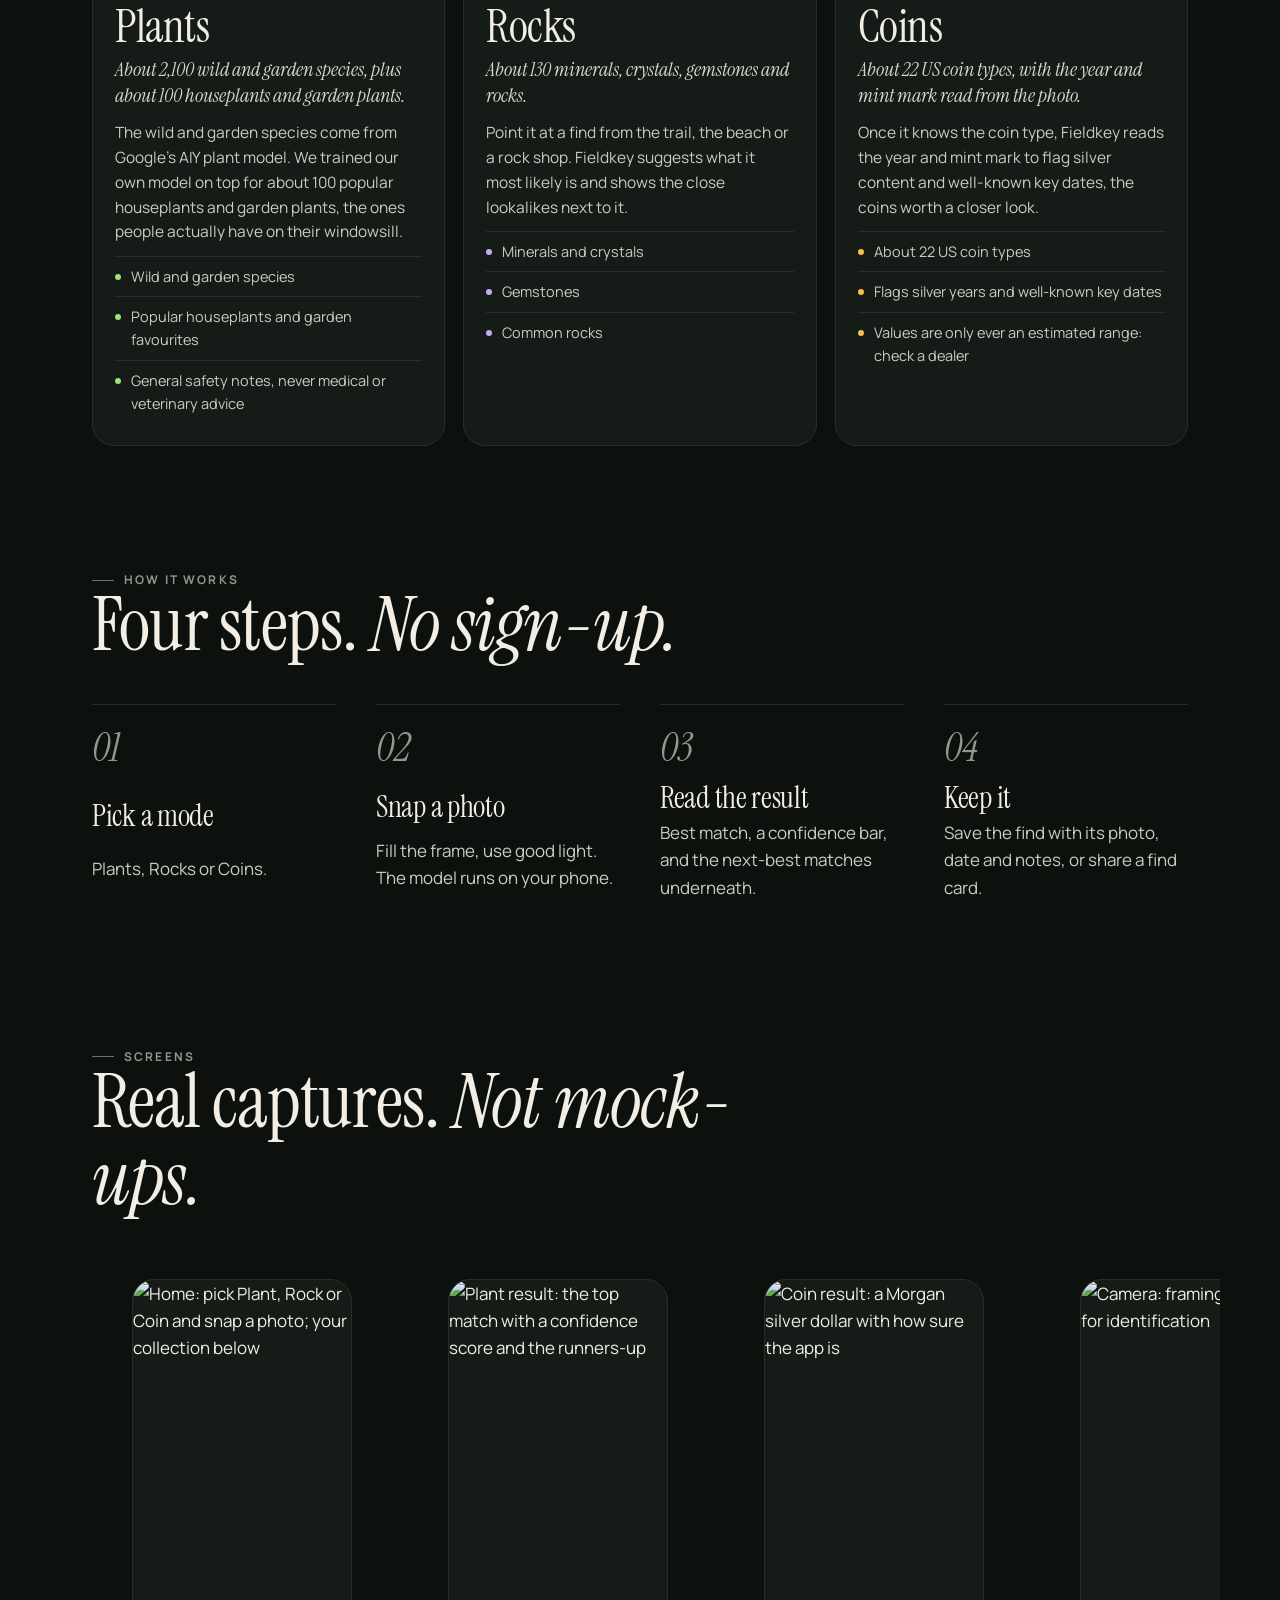
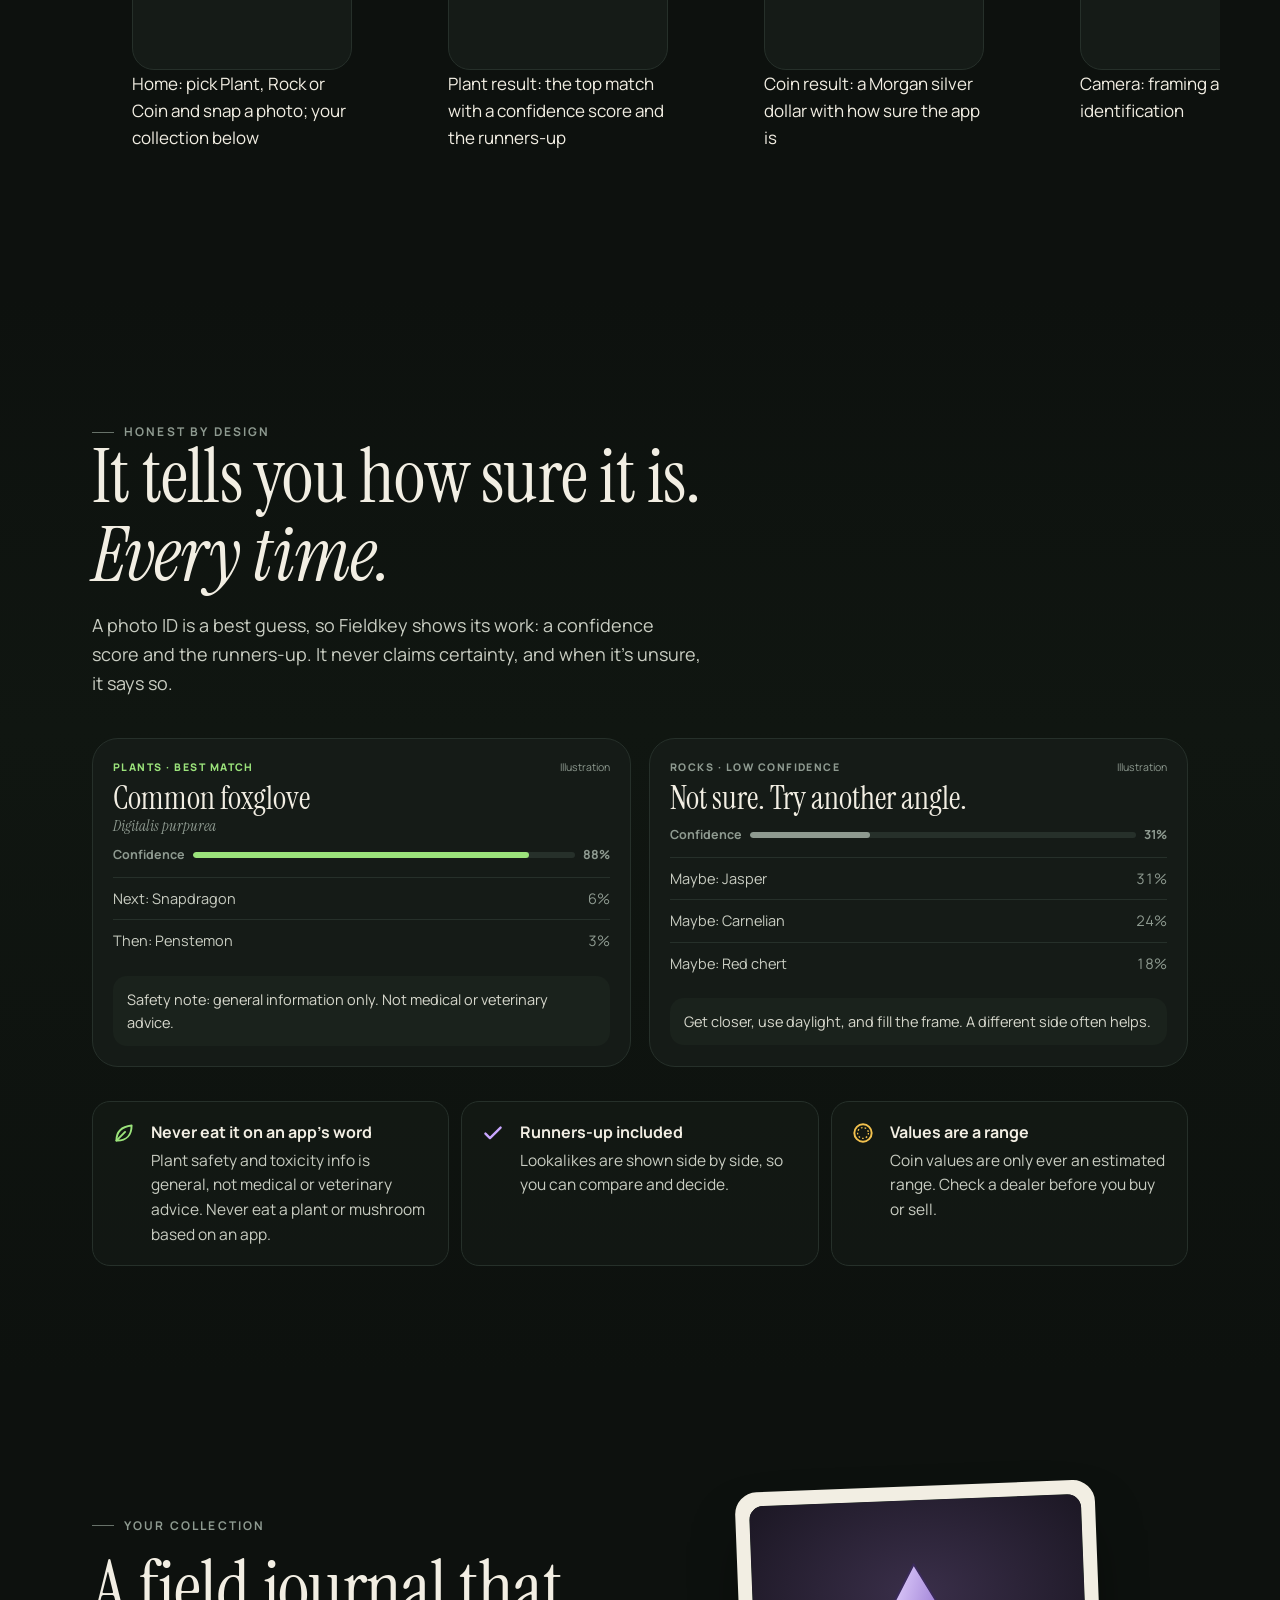
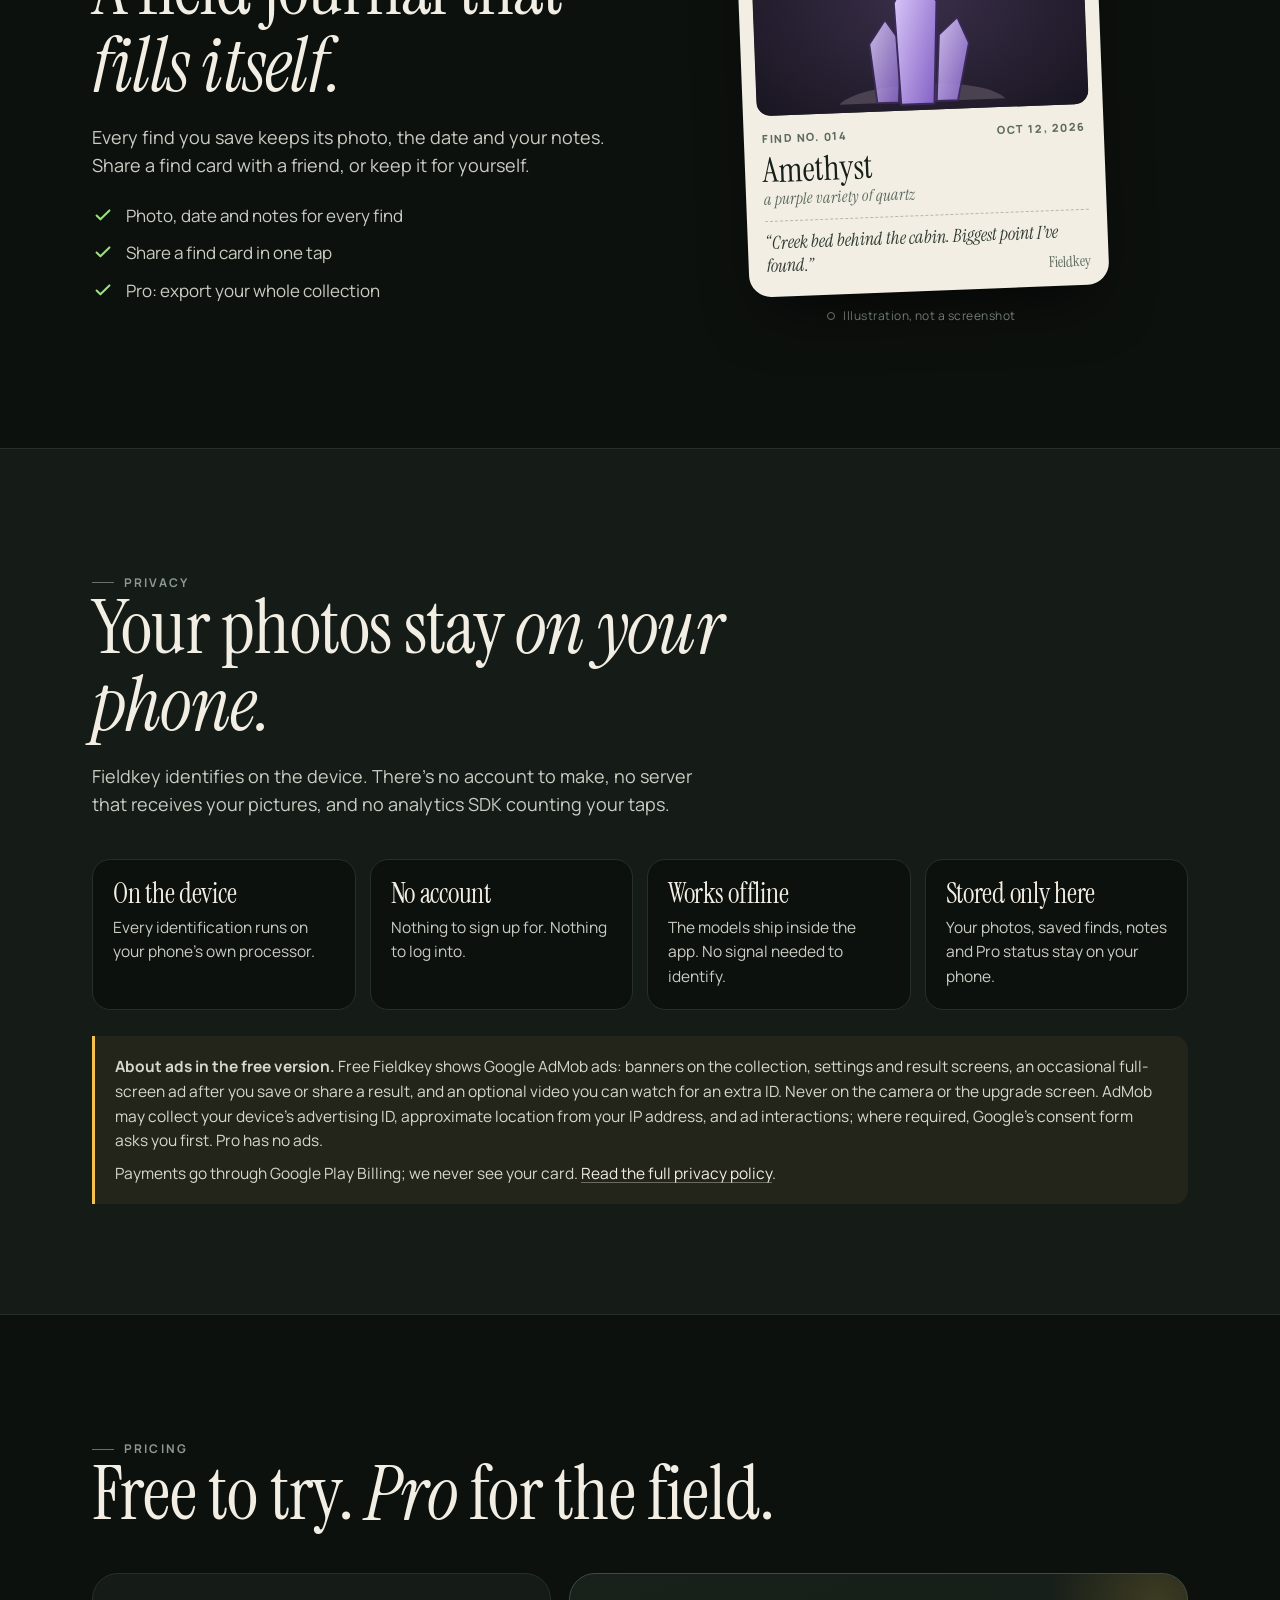
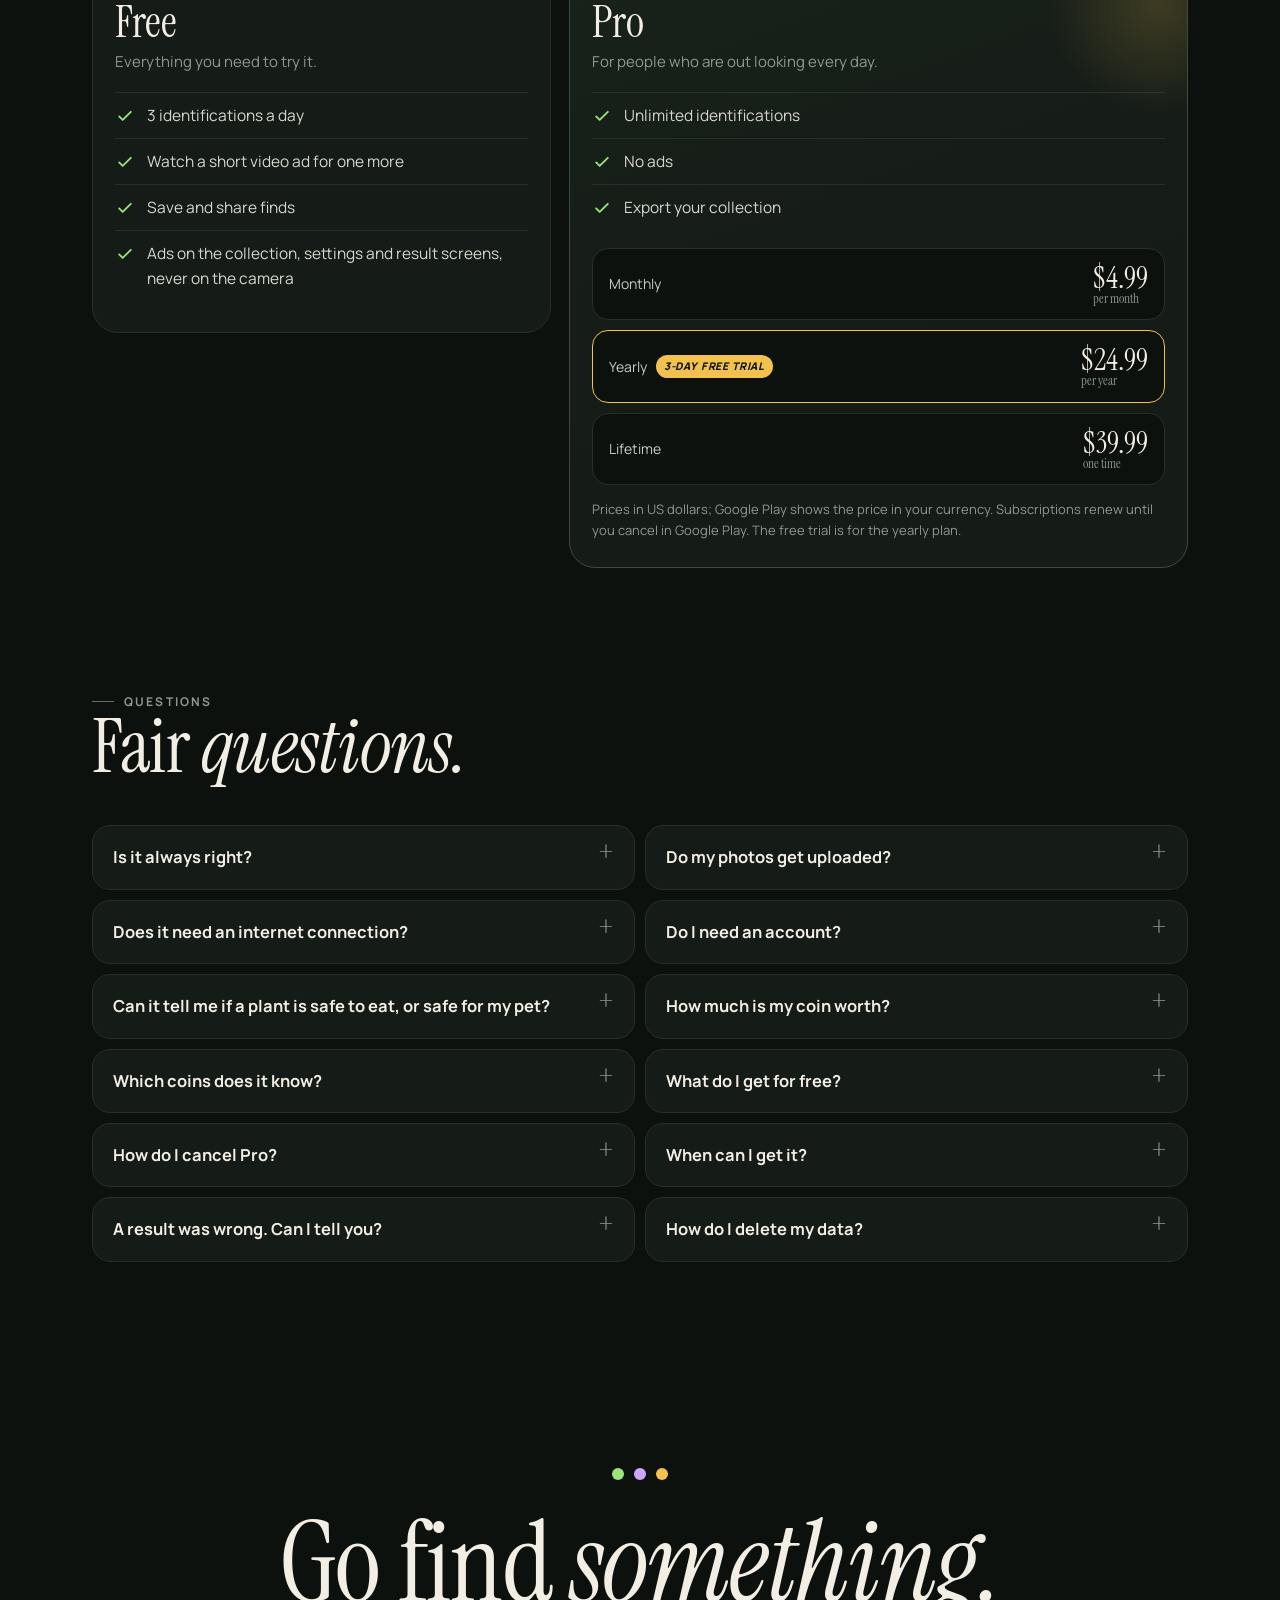
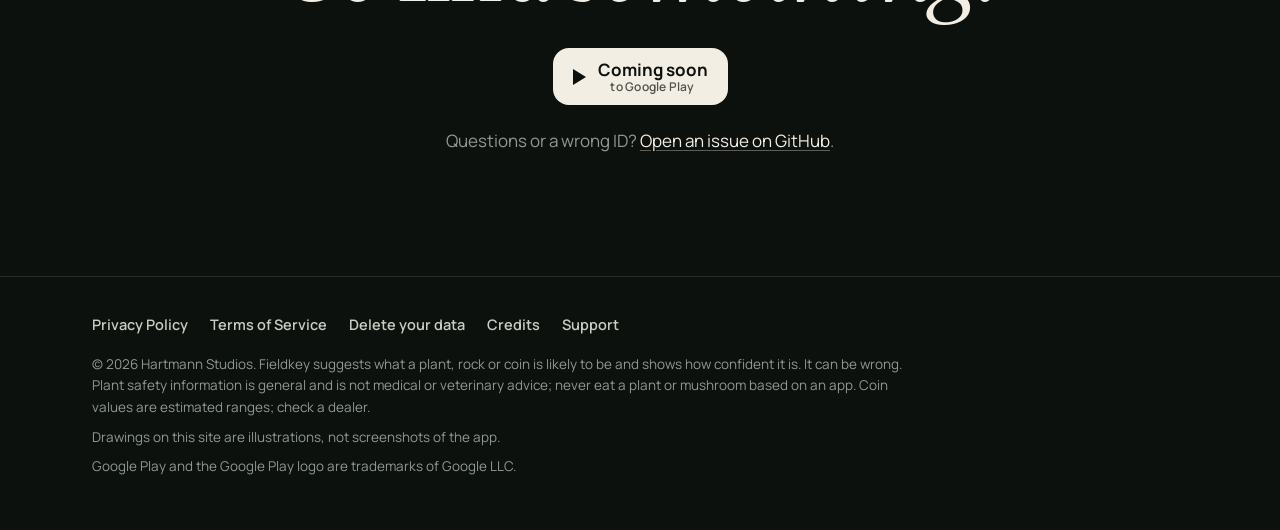
==== commit 6468c8d3: "Add real app screenshots" ====
--- a/index.html
+++ b/index.html
@@ -151,6 +151,12 @@
 </ol>
 </div></section>
 
+<!-- VIDEO -->
+<section class="sec" id="screens" style="padding-top:0"><div class="wrap">
+<div class="sec-head"><p class="eyebrow">Screens</p><h2>Real captures. <em>Not mock-ups.</em></h2></div>
+<div class="shots"><figure class="shot"><img src="/fieldkey-site/img/shots/shot-1.webp" alt="Home: pick Plant, Rock or Coin and snap a photo; your collection below" loading="lazy" width="540" height="955"><figcaption>Home: pick Plant, Rock or Coin and snap a photo; your collection below</figcaption></figure><figure class="shot"><img src="/fieldkey-site/img/shots/shot-2.webp" alt="Plant result: the top match with a confidence score and the runners-up" loading="lazy" width="540" height="955"><figcaption>Plant result: the top match with a confidence score and the runners-up</figcaption></figure><figure class="shot"><img src="/fieldkey-site/img/shots/shot-3.webp" alt="Coin result: a Morgan silver dollar with how sure the app is" loading="lazy" width="540" height="955"><figcaption>Coin result: a Morgan silver dollar with how sure the app is</figcaption></figure><figure class="shot"><img src="/fieldkey-site/img/shots/shot-4.webp" alt="Camera: framing a plant for identification" loading="lazy" width="540" height="955"><figcaption>Camera: framing a plant for identification</figcaption></figure><figure class="shot"><img src="/fieldkey-site/img/shots/shot-5.webp" alt="Onboarding: how the identification works on your phone" loading="lazy" width="540" height="955"><figcaption>Onboarding: how the identification works on your phone</figcaption></figure><figure class="shot"><img src="/fieldkey-site/img/shots/shot-6.webp" alt="Settings" loading="lazy" width="540" height="955"><figcaption>Settings</figcaption></figure></div>
+</div></section>
+
 <section class="sec honest" id="honest"><div class="wrap">
 <div class="sec-head"><p class="eyebrow">Honest by design</p><h2>It tells you how sure it is. <em>Every time.</em></h2>
 <p class="lede">A photo ID is a best guess, so Fieldkey shows its work: a confidence score and the runners-up. It never claims certainty, and when it's unsure, it says so.</p></div>
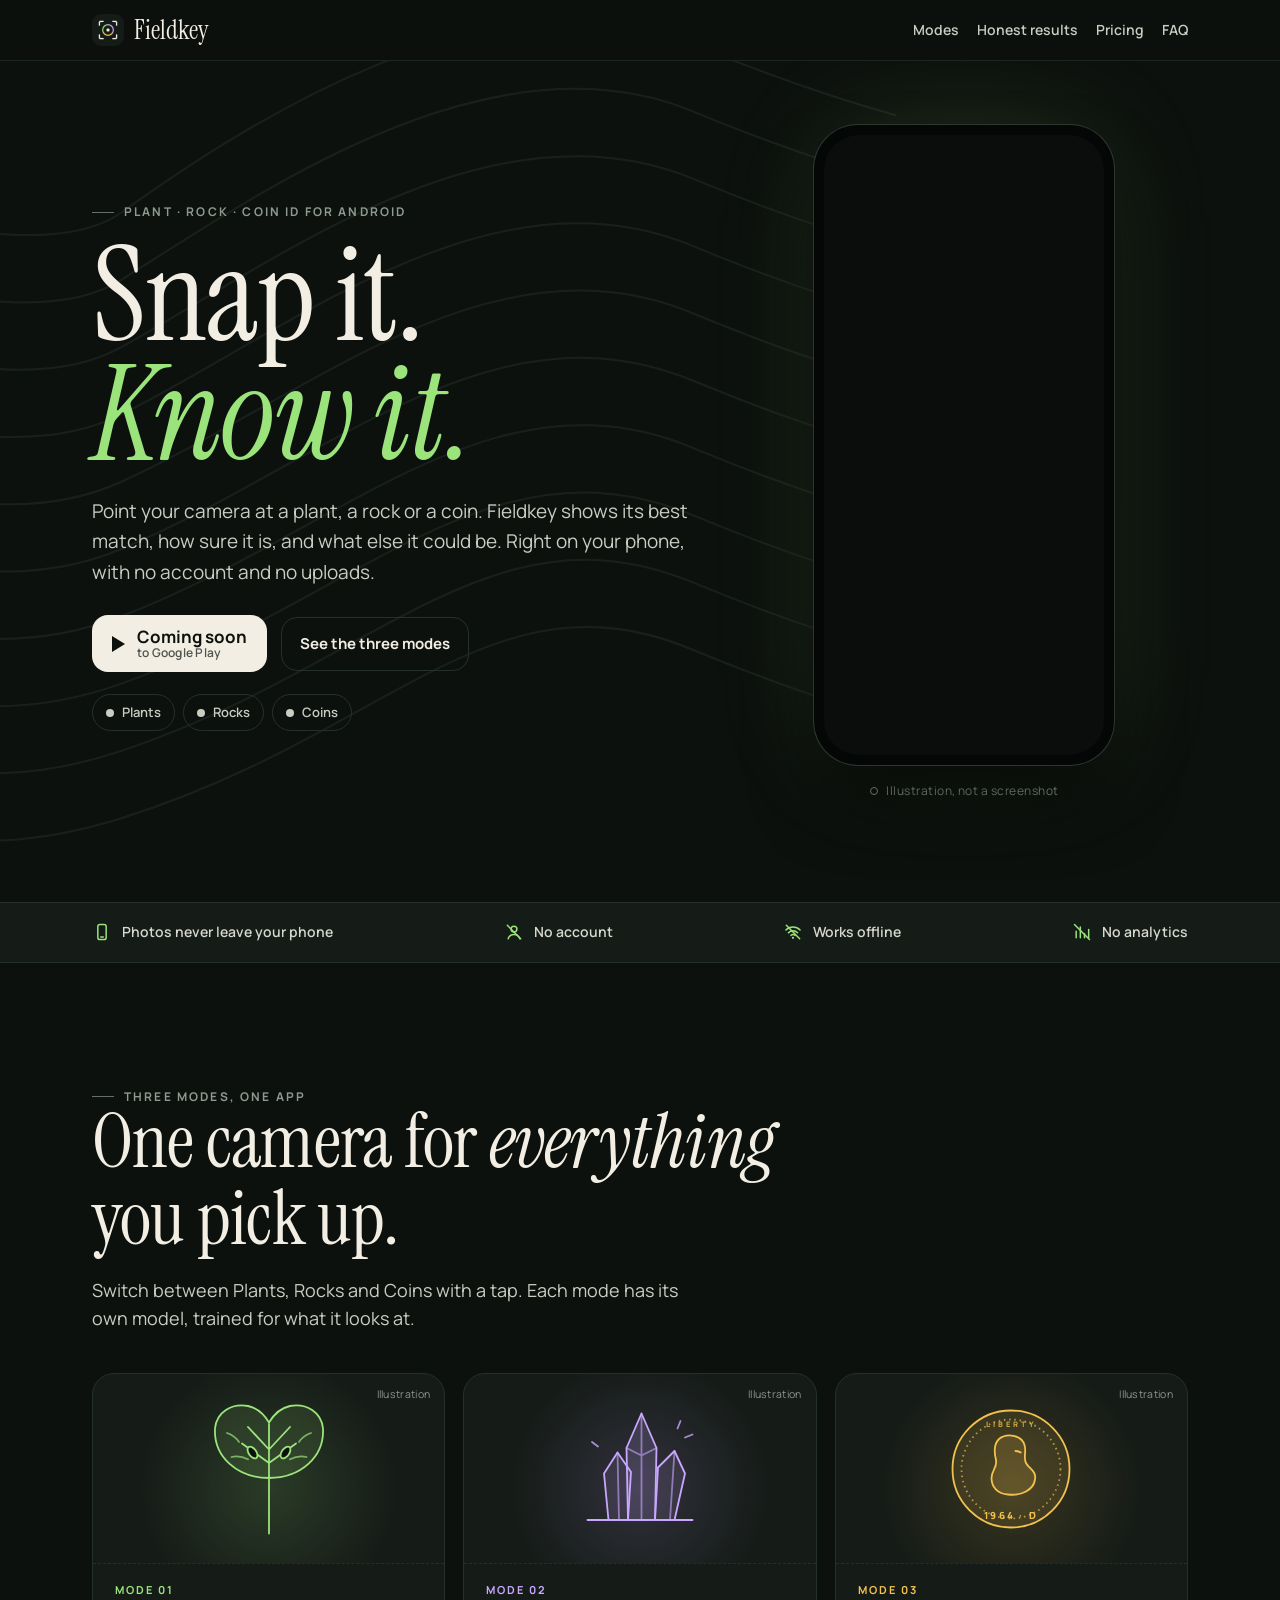
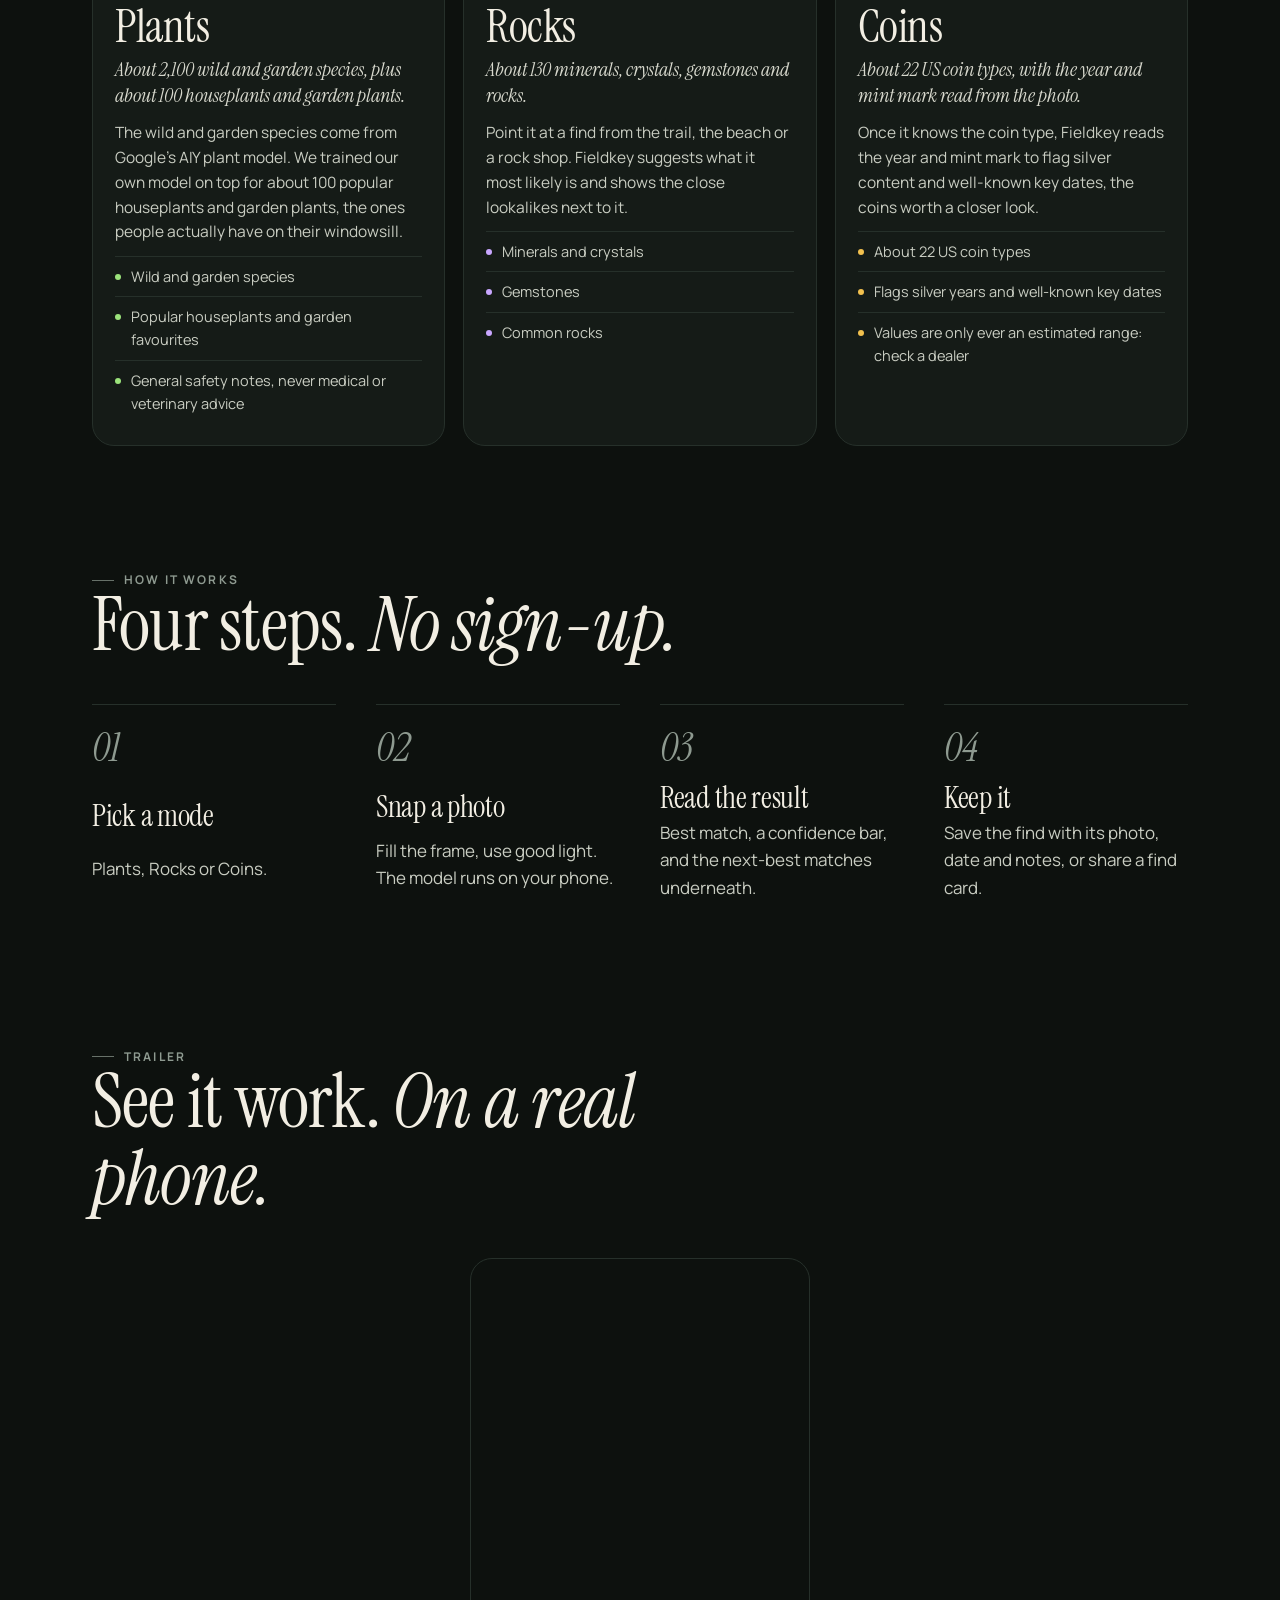
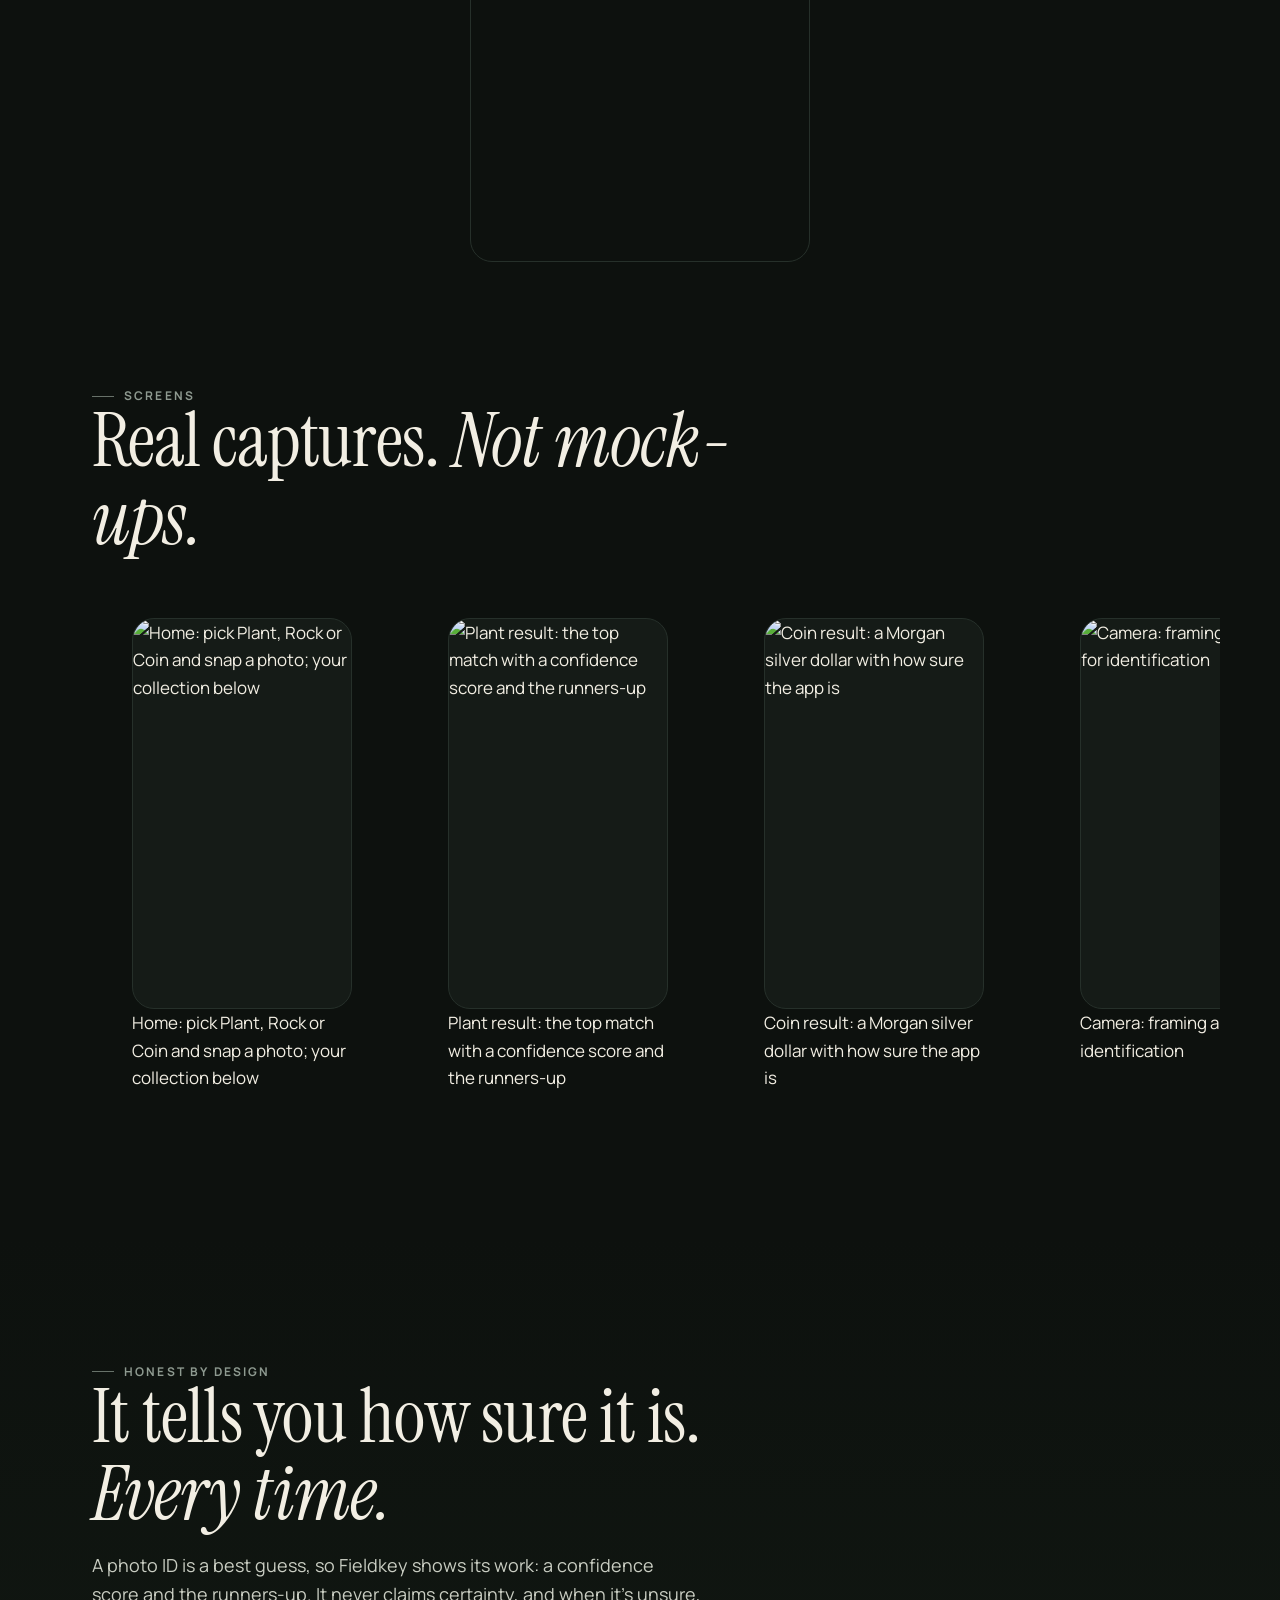
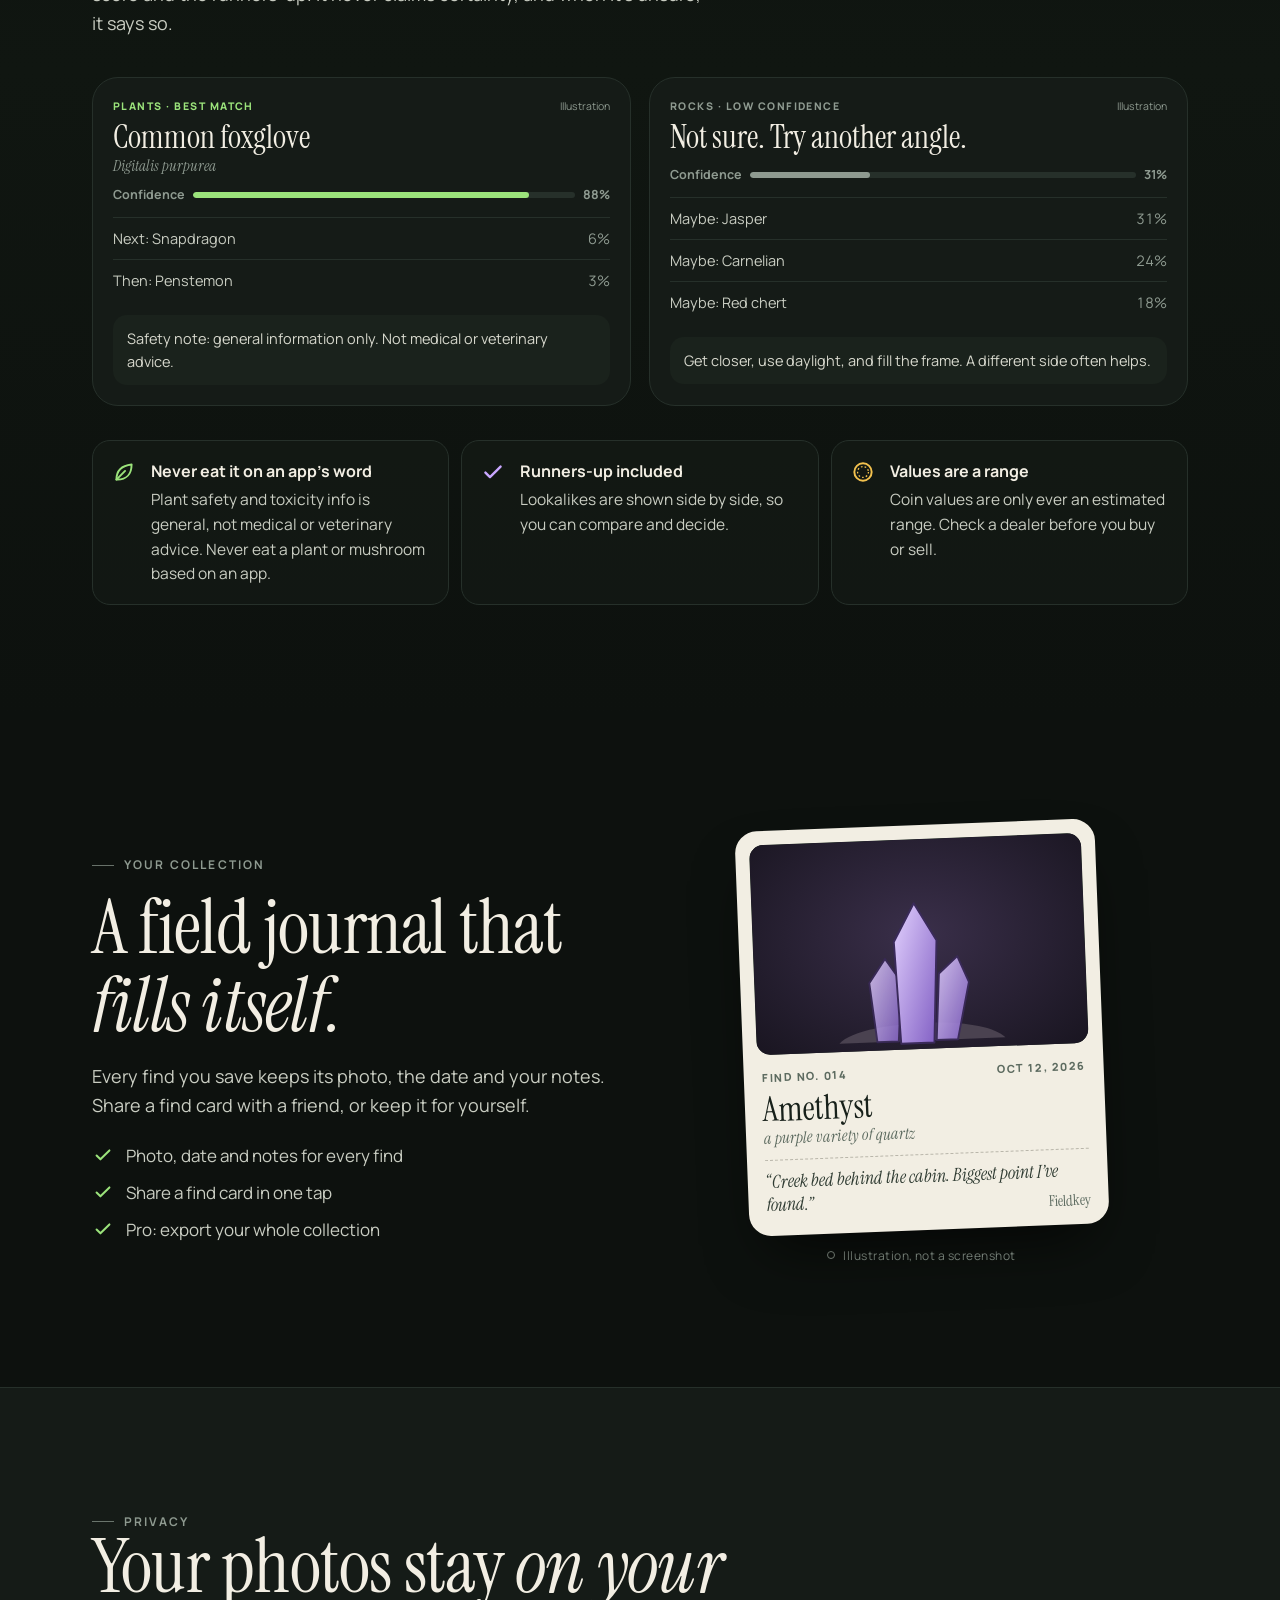
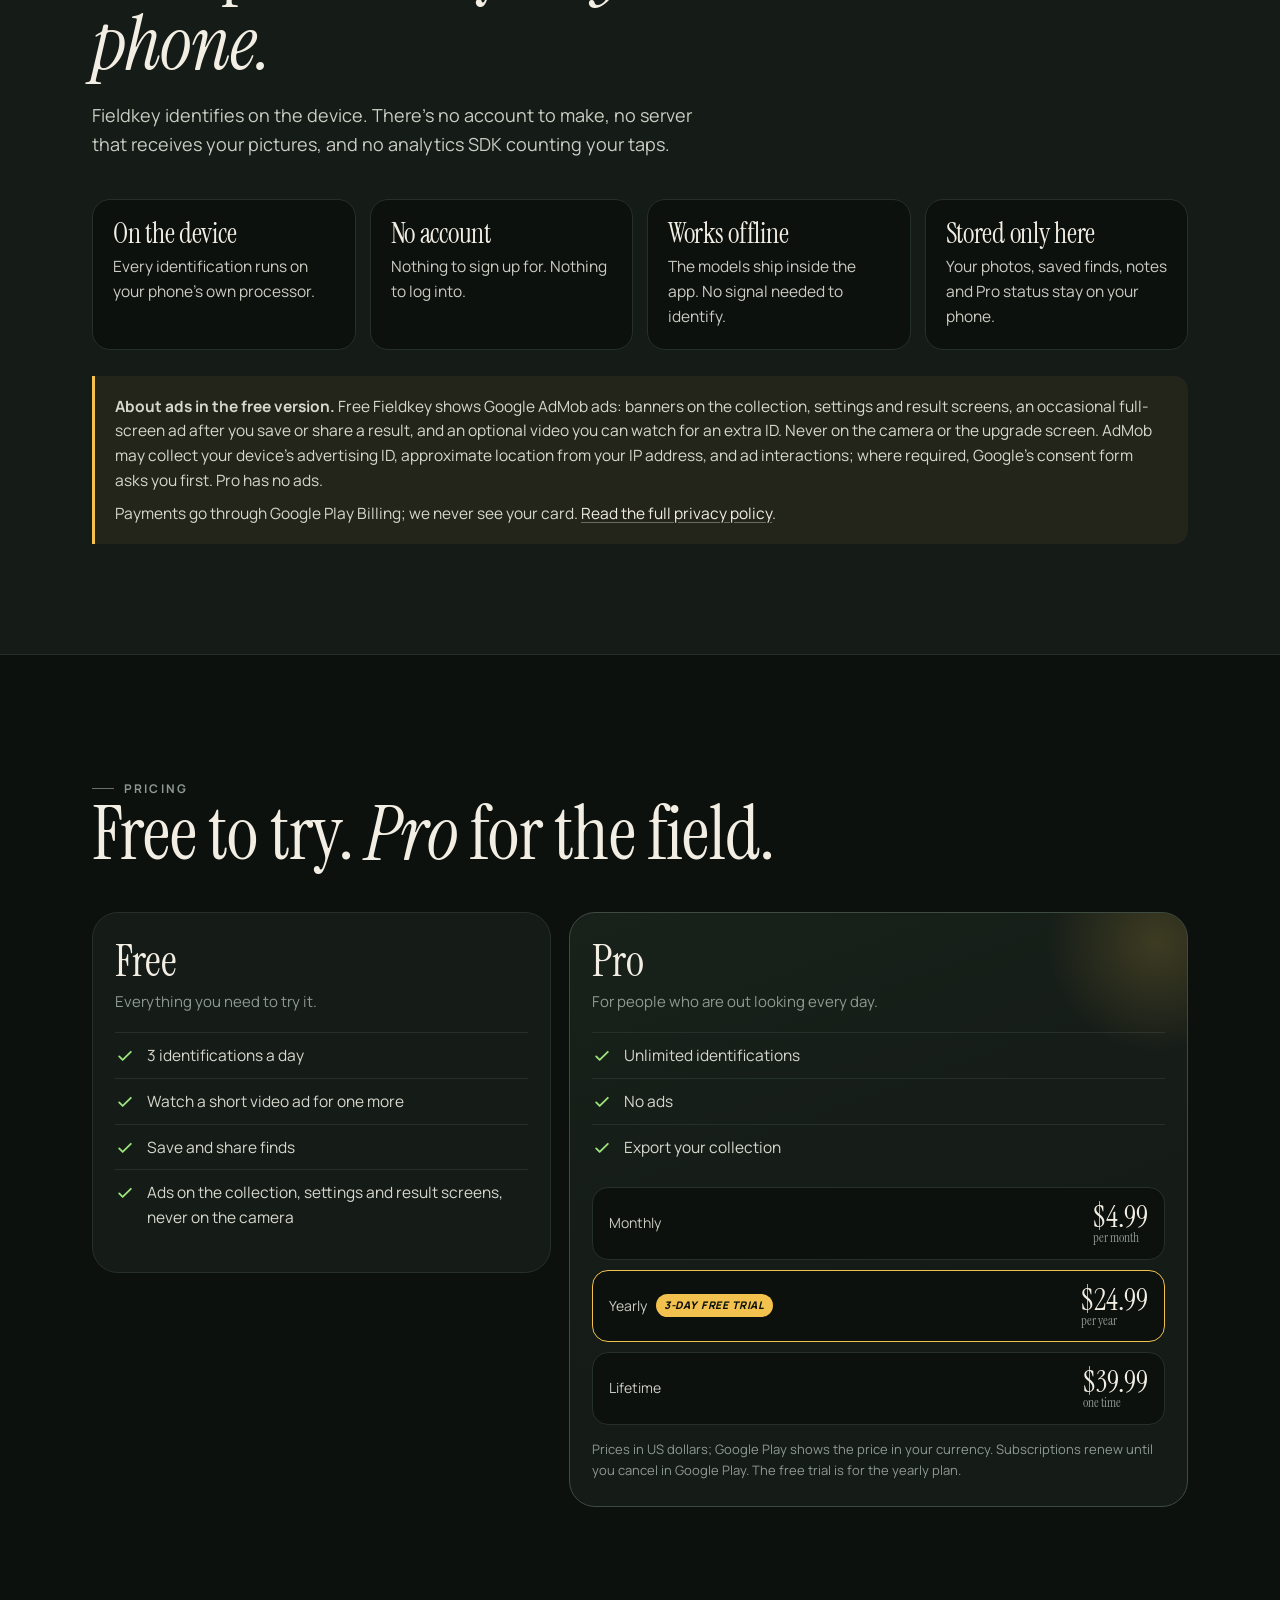
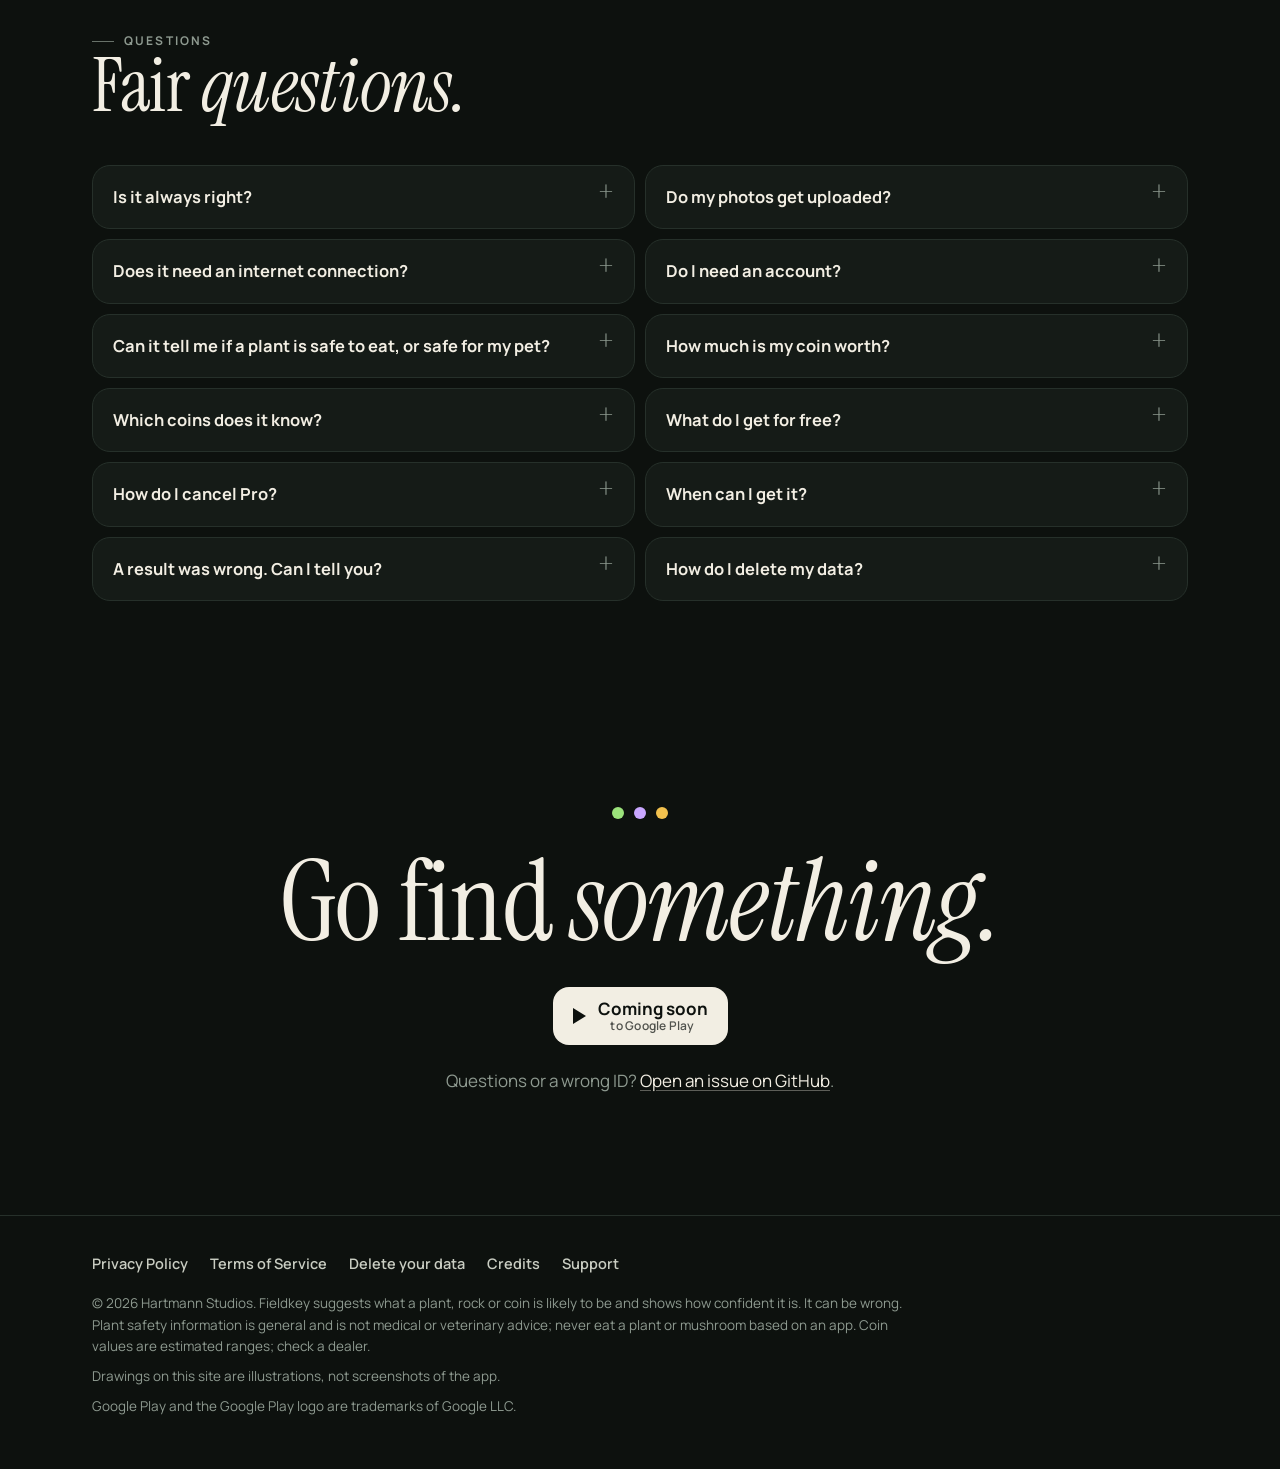
==== commit 9c82a6cd: "Embed the trailer" ====
--- a/index.html
+++ b/index.html
@@ -151,7 +151,11 @@
 </ol>
 </div></section>
 
-<!-- VIDEO -->
+<section class="sec" id="video" style="padding-top:0"><div class="wrap">
+<div class="sec-head"><p class="eyebrow">Trailer</p><h2>See it work. <em>On a real phone.</em></h2></div>
+<div class="video"><iframe src="https://www.youtube-nocookie.com/embed/jpRAjUcC4Dw?rel=0" title="Fieldkey trailer" loading="lazy" allow="accelerometer; autoplay; clipboard-write; encrypted-media; gyroscope; picture-in-picture; web-share" allowfullscreen referrerpolicy="strict-origin-when-cross-origin"></iframe></div>
+</div></section>
+
 <section class="sec" id="screens" style="padding-top:0"><div class="wrap">
 <div class="sec-head"><p class="eyebrow">Screens</p><h2>Real captures. <em>Not mock-ups.</em></h2></div>
 <div class="shots"><figure class="shot"><img src="/fieldkey-site/img/shots/shot-1.webp" alt="Home: pick Plant, Rock or Coin and snap a photo; your collection below" loading="lazy" width="540" height="955"><figcaption>Home: pick Plant, Rock or Coin and snap a photo; your collection below</figcaption></figure><figure class="shot"><img src="/fieldkey-site/img/shots/shot-2.webp" alt="Plant result: the top match with a confidence score and the runners-up" loading="lazy" width="540" height="955"><figcaption>Plant result: the top match with a confidence score and the runners-up</figcaption></figure><figure class="shot"><img src="/fieldkey-site/img/shots/shot-3.webp" alt="Coin result: a Morgan silver dollar with how sure the app is" loading="lazy" width="540" height="955"><figcaption>Coin result: a Morgan silver dollar with how sure the app is</figcaption></figure><figure class="shot"><img src="/fieldkey-site/img/shots/shot-4.webp" alt="Camera: framing a plant for identification" loading="lazy" width="540" height="955"><figcaption>Camera: framing a plant for identification</figcaption></figure><figure class="shot"><img src="/fieldkey-site/img/shots/shot-5.webp" alt="Onboarding: how the identification works on your phone" loading="lazy" width="540" height="955"><figcaption>Onboarding: how the identification works on your phone</figcaption></figure><figure class="shot"><img src="/fieldkey-site/img/shots/shot-6.webp" alt="Settings" loading="lazy" width="540" height="955"><figcaption>Settings</figcaption></figure></div>
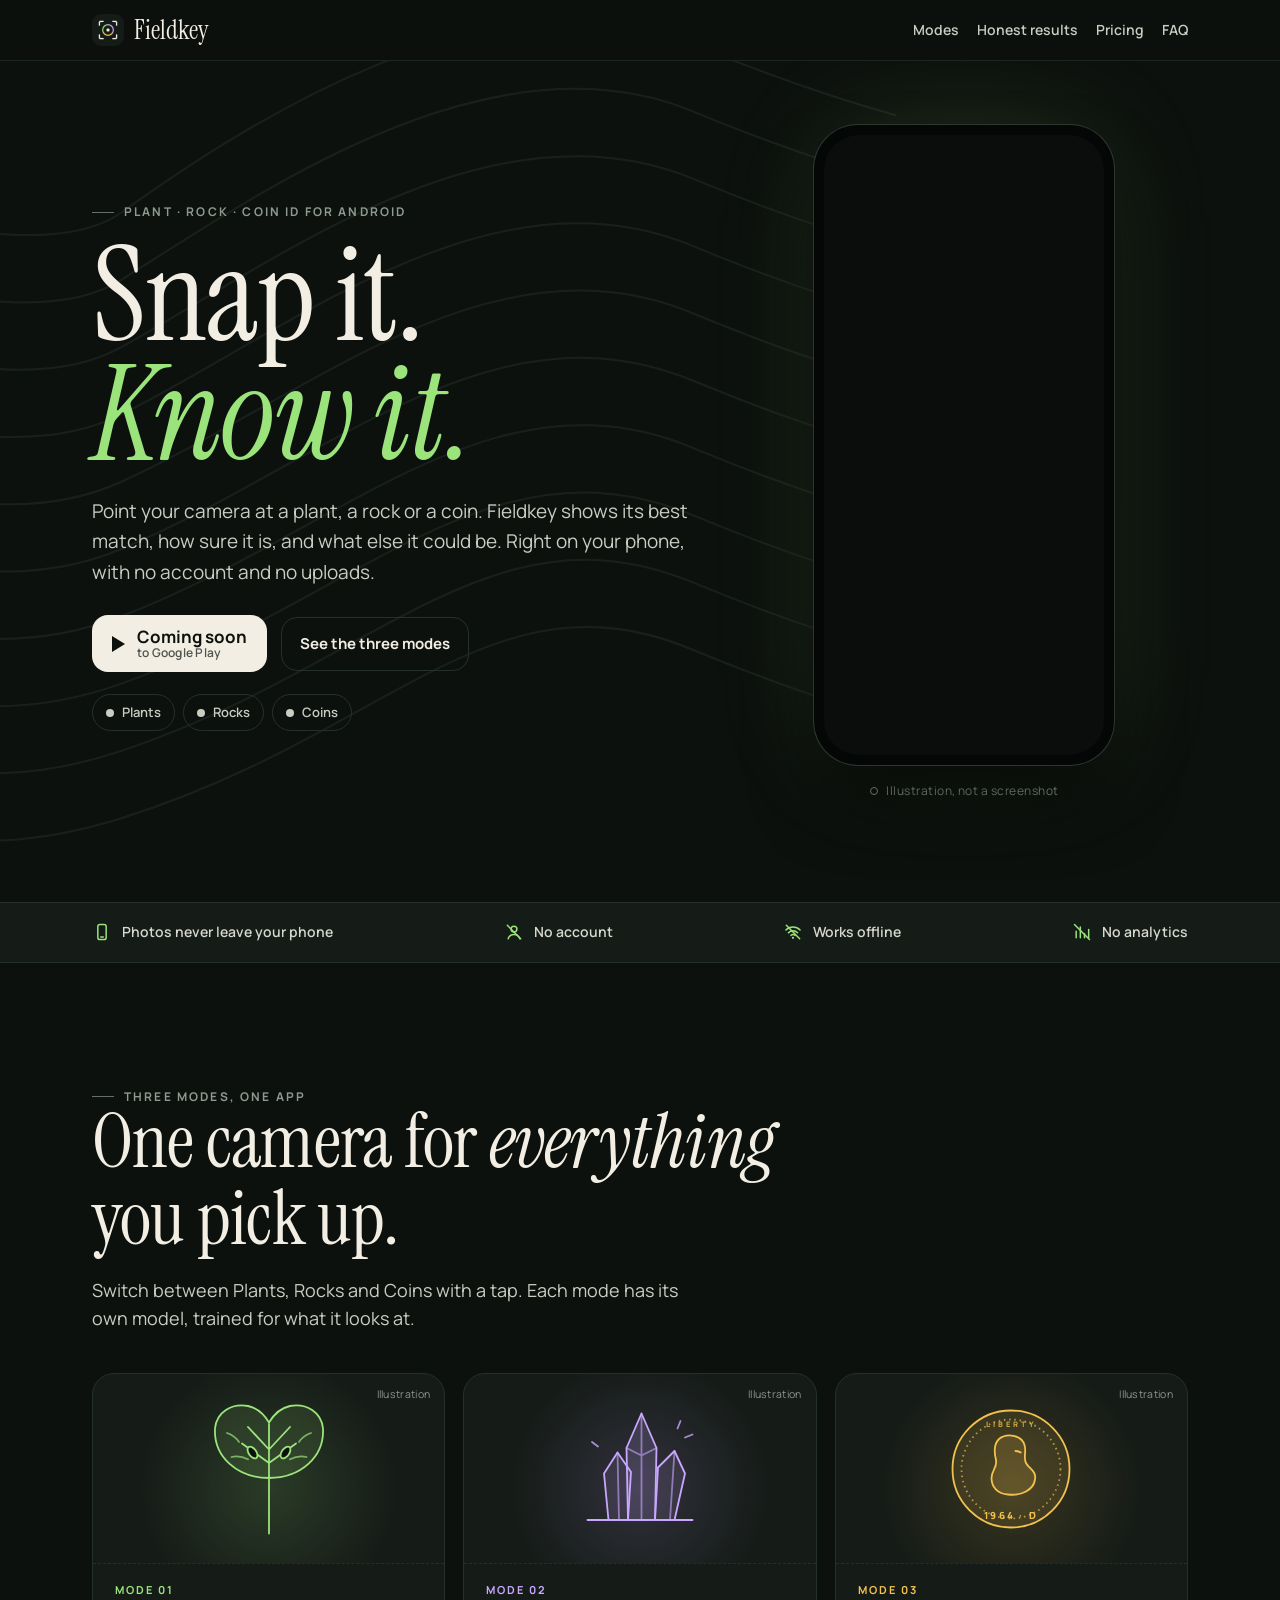
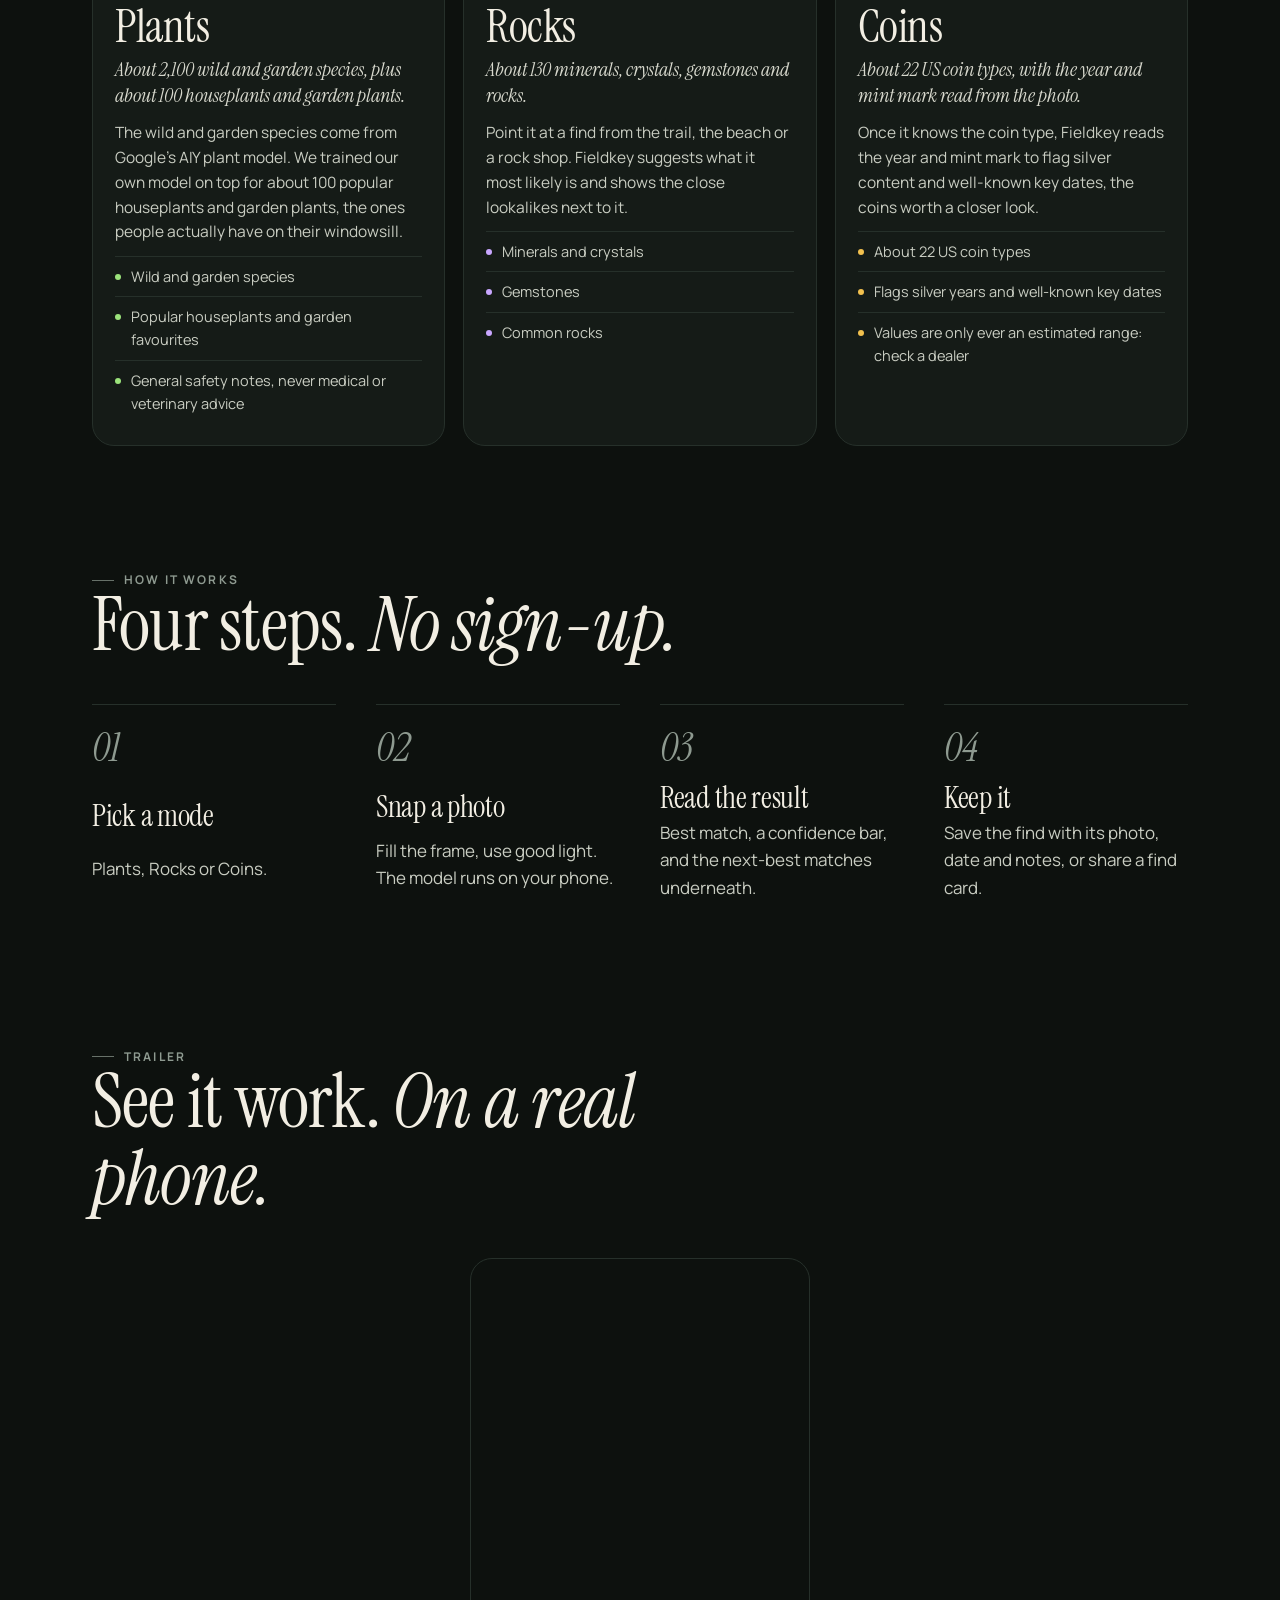
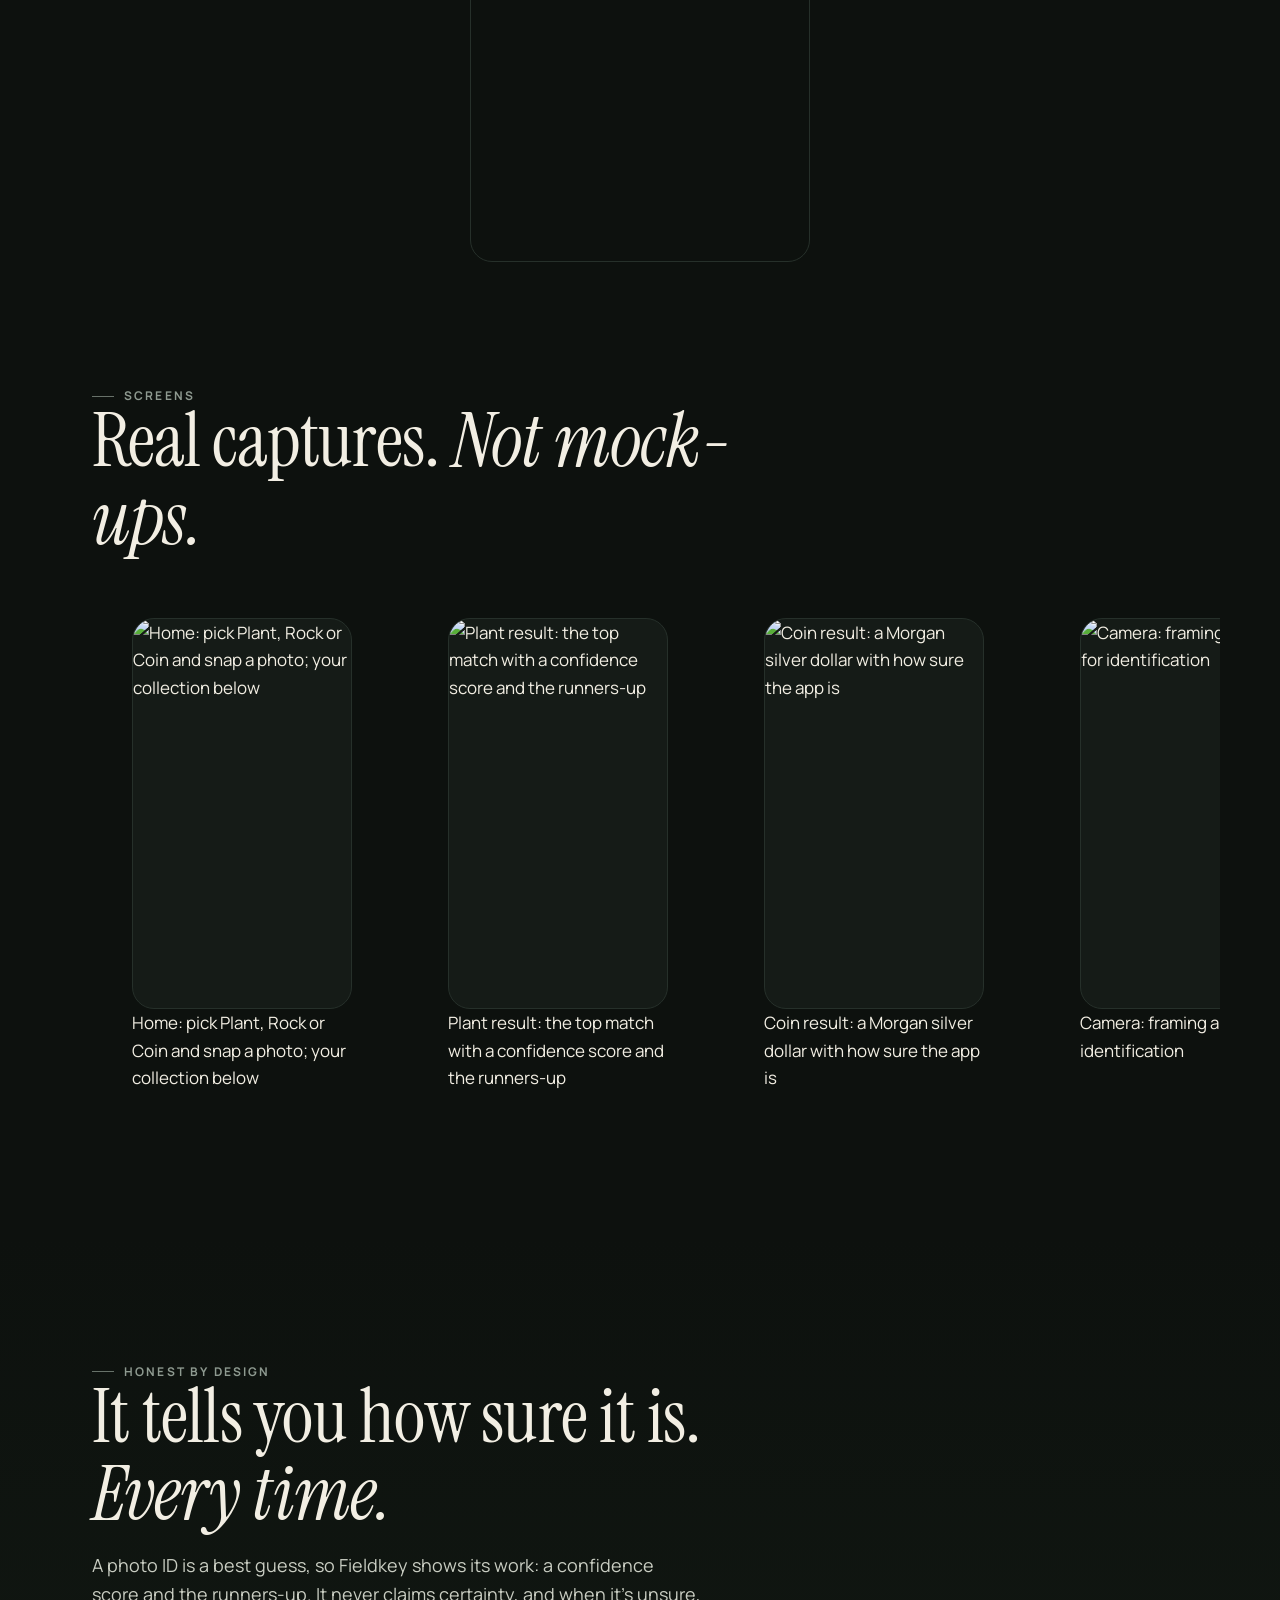
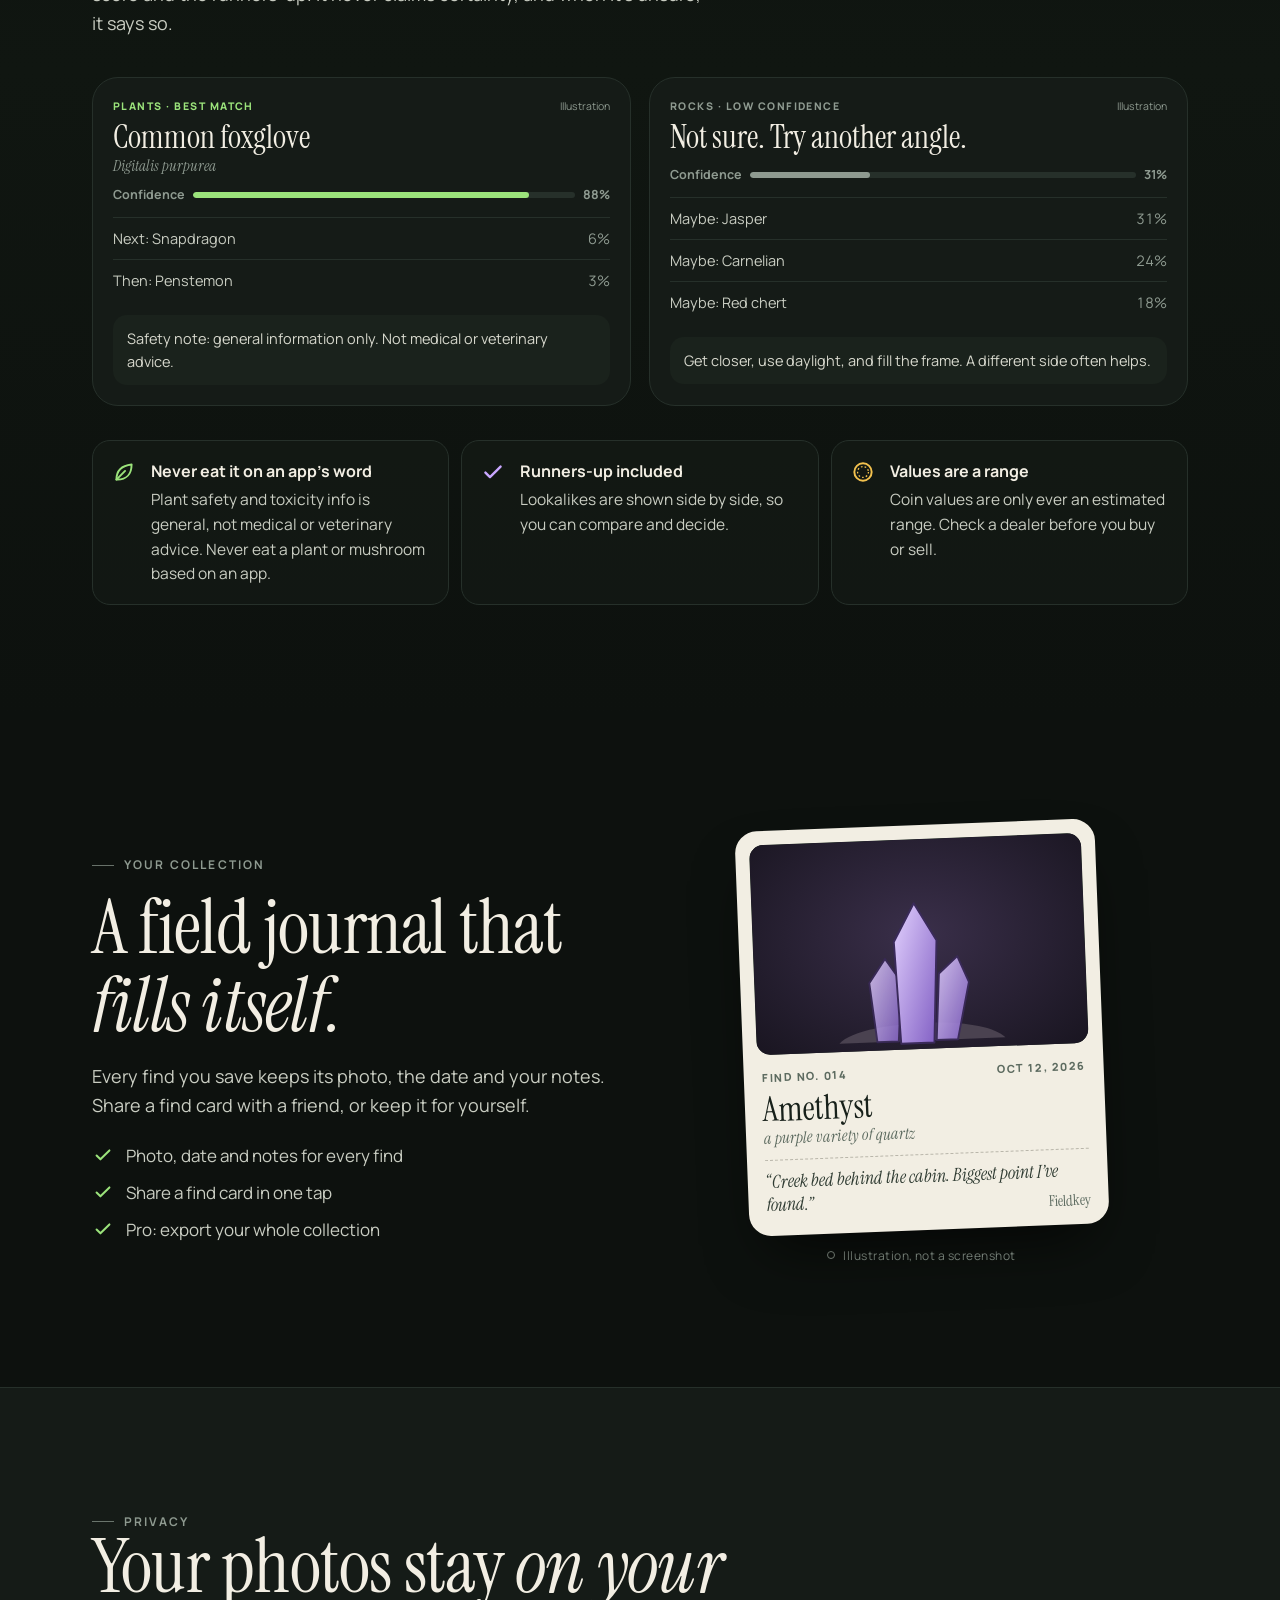
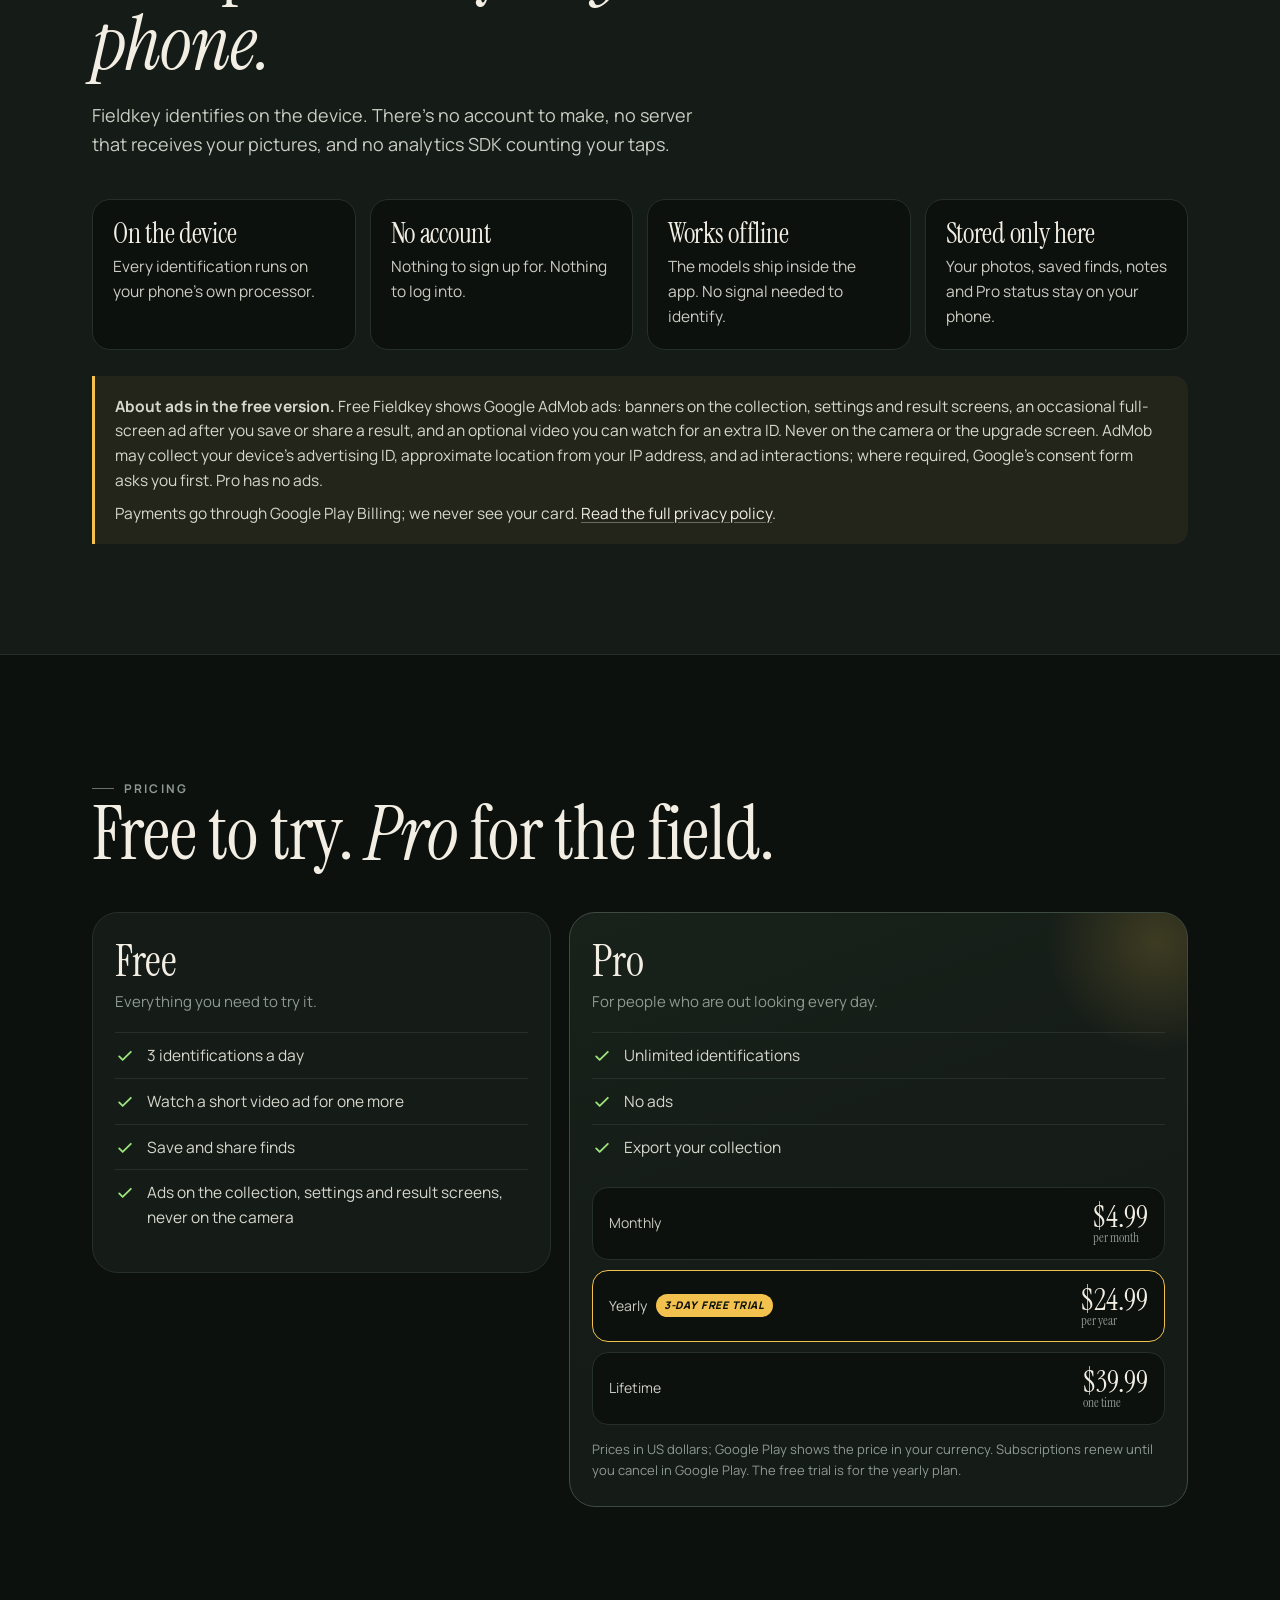
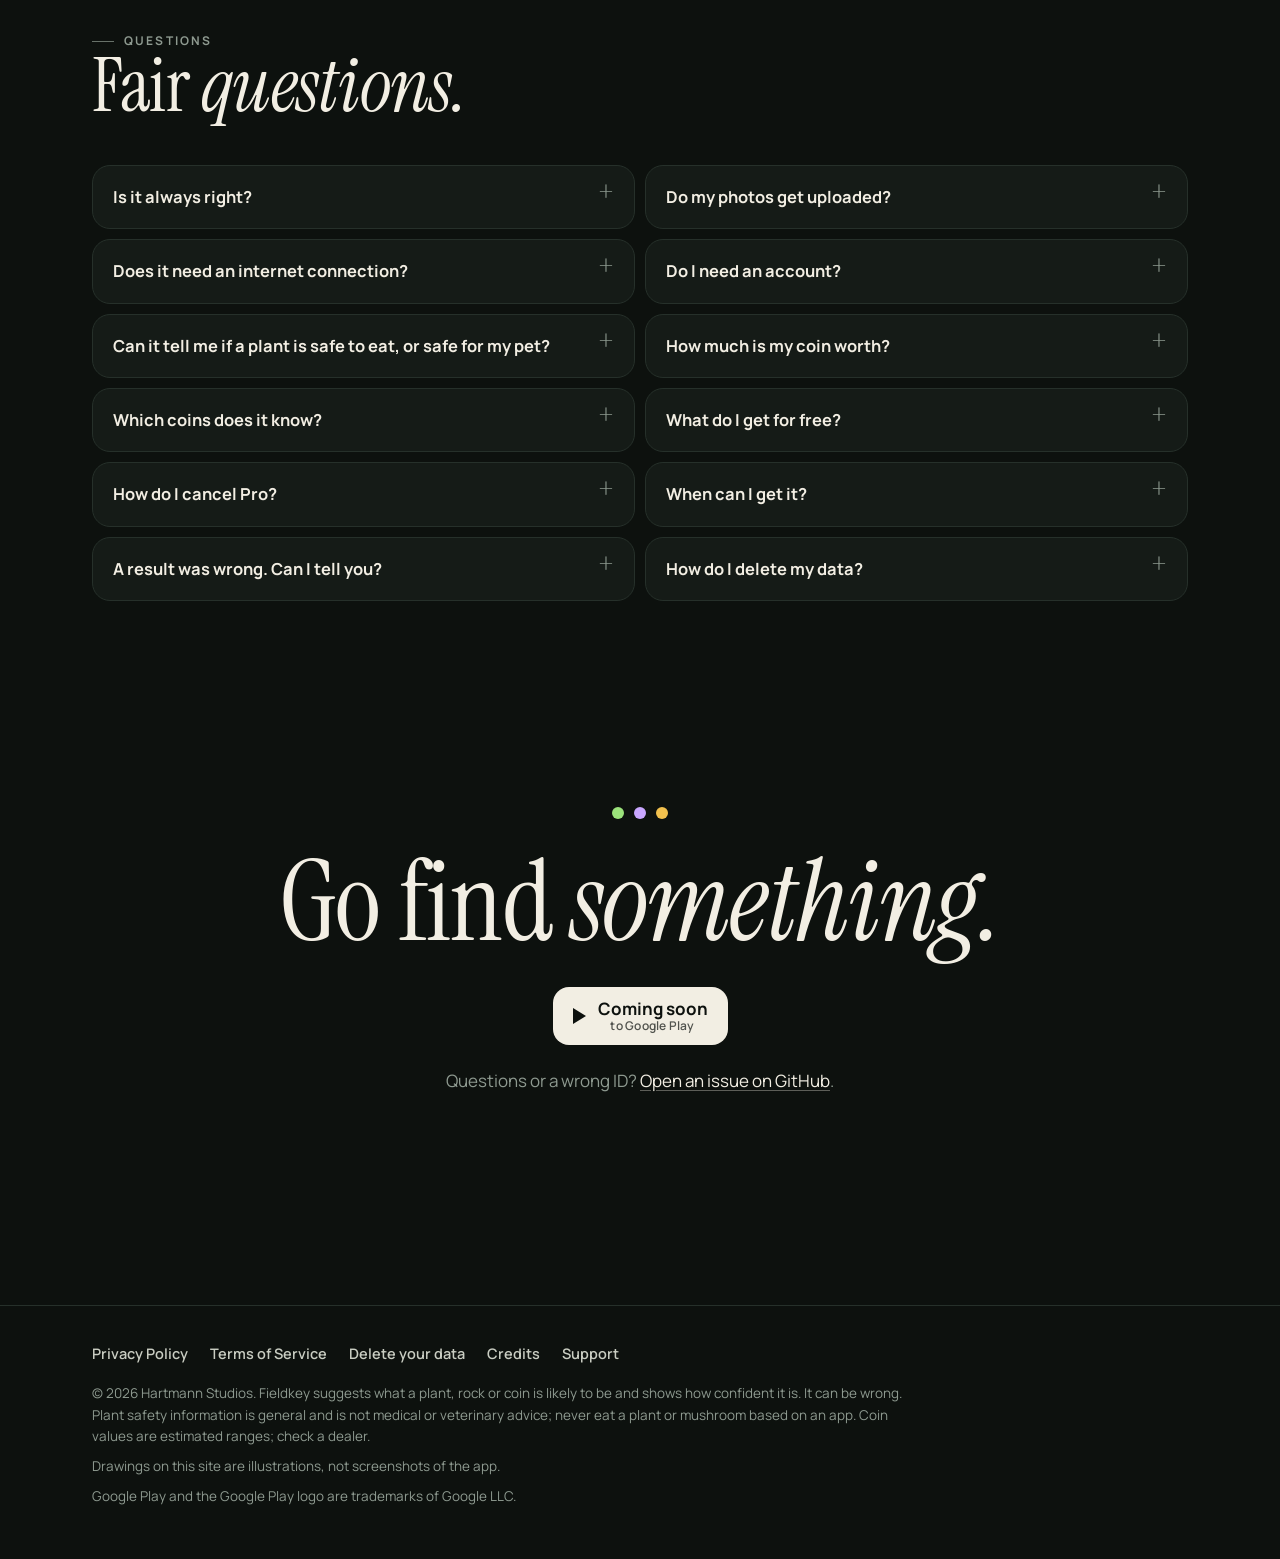
==== commit 98131c49: "Add banner ad [skip ci]" ====
--- a/index.html
+++ b/index.html
@@ -239,6 +239,14 @@
 </div></section>
 
 </main>
+
+<!-- BEGIN AADS AD UNIT 2459476 -->
+<div class="aads-slot" style="width:100%;margin:24px auto 16px;text-align:center;clear:both">
+<div id="frame" style="width: 320px;margin: auto;z-index: 99998;height: auto">
+<iframe data-aa='2459476' src='//ad.a-ads.com/2459476/?size=320x50' style='border:0; padding:0; width:320px; height:50px; overflow:hidden;display: block;margin: auto'></iframe>
+</div>
+</div>
+<!-- END AADS AD UNIT 2459476 -->
 <footer class="foot"><div class="wrap">
 <div class="foot-links"><a href="https://chartmann1590.github.io/fieldkey-site/privacy/">Privacy Policy</a><a href="https://chartmann1590.github.io/fieldkey-site/terms/">Terms of Service</a><a href="https://chartmann1590.github.io/fieldkey-site/delete/">Delete your data</a><a href="https://chartmann1590.github.io/fieldkey-site/credits/">Credits</a><a href="https://github.com/chartmann1590/fieldkey-site/issues/new">Support</a></div>
 <p>&copy; 2026 Hartmann Studios. Fieldkey suggests what a plant, rock or coin is likely to be and shows how confident it is. It can be wrong. Plant safety information is general and is not medical or veterinary advice; never eat a plant or mushroom based on an app. Coin values are estimated ranges; check a dealer.</p>
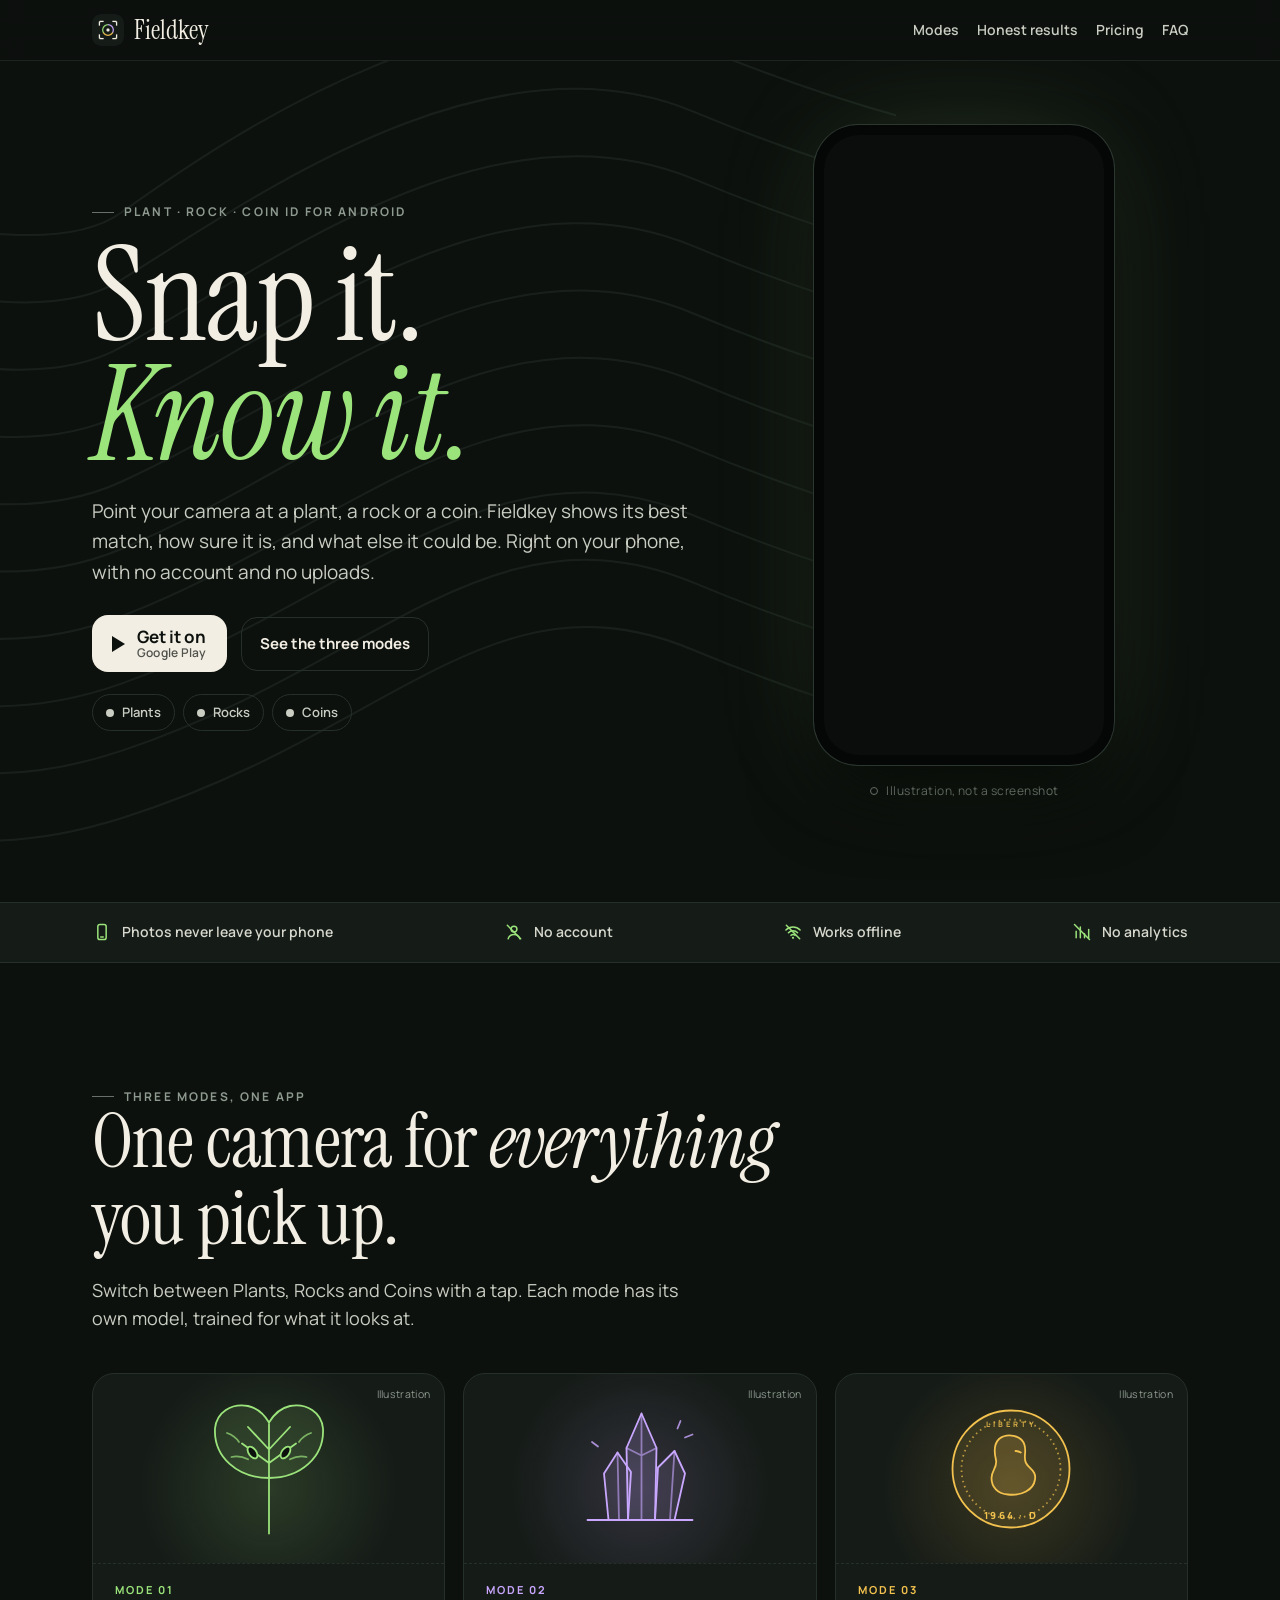
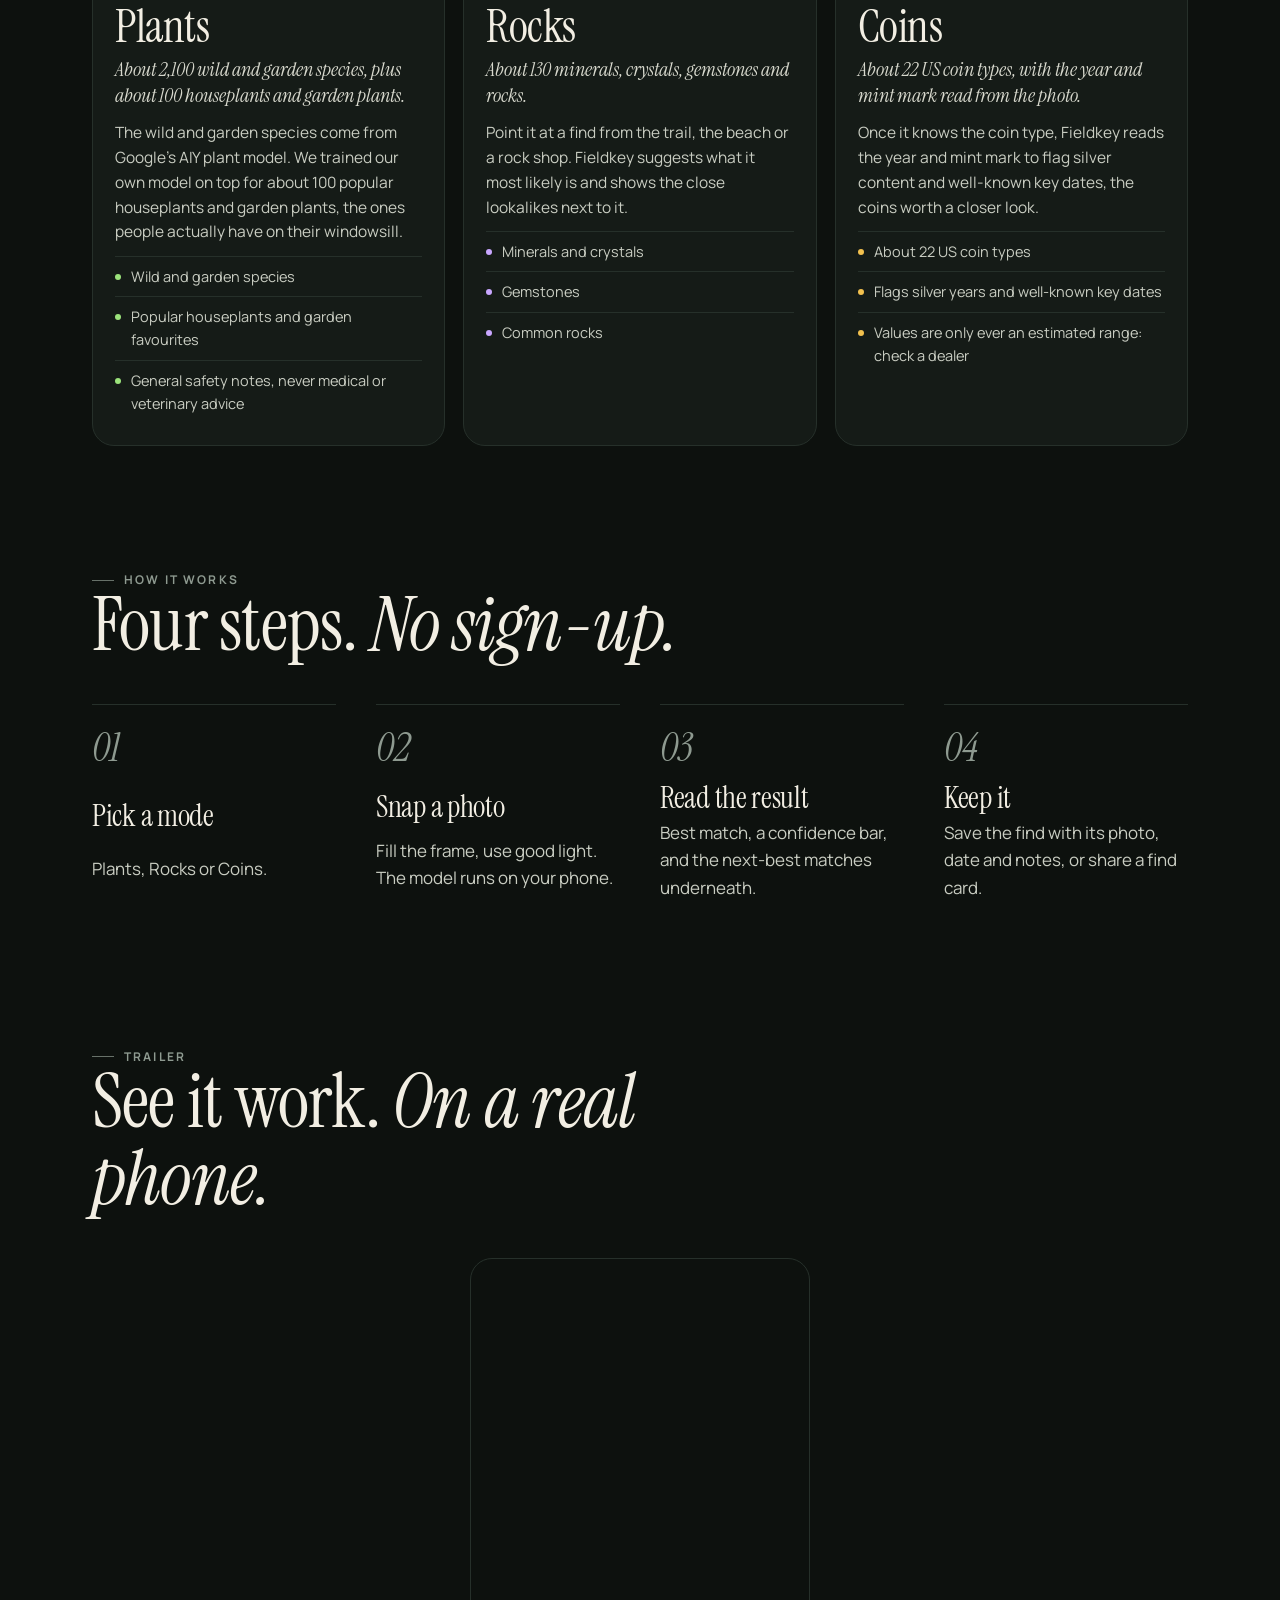
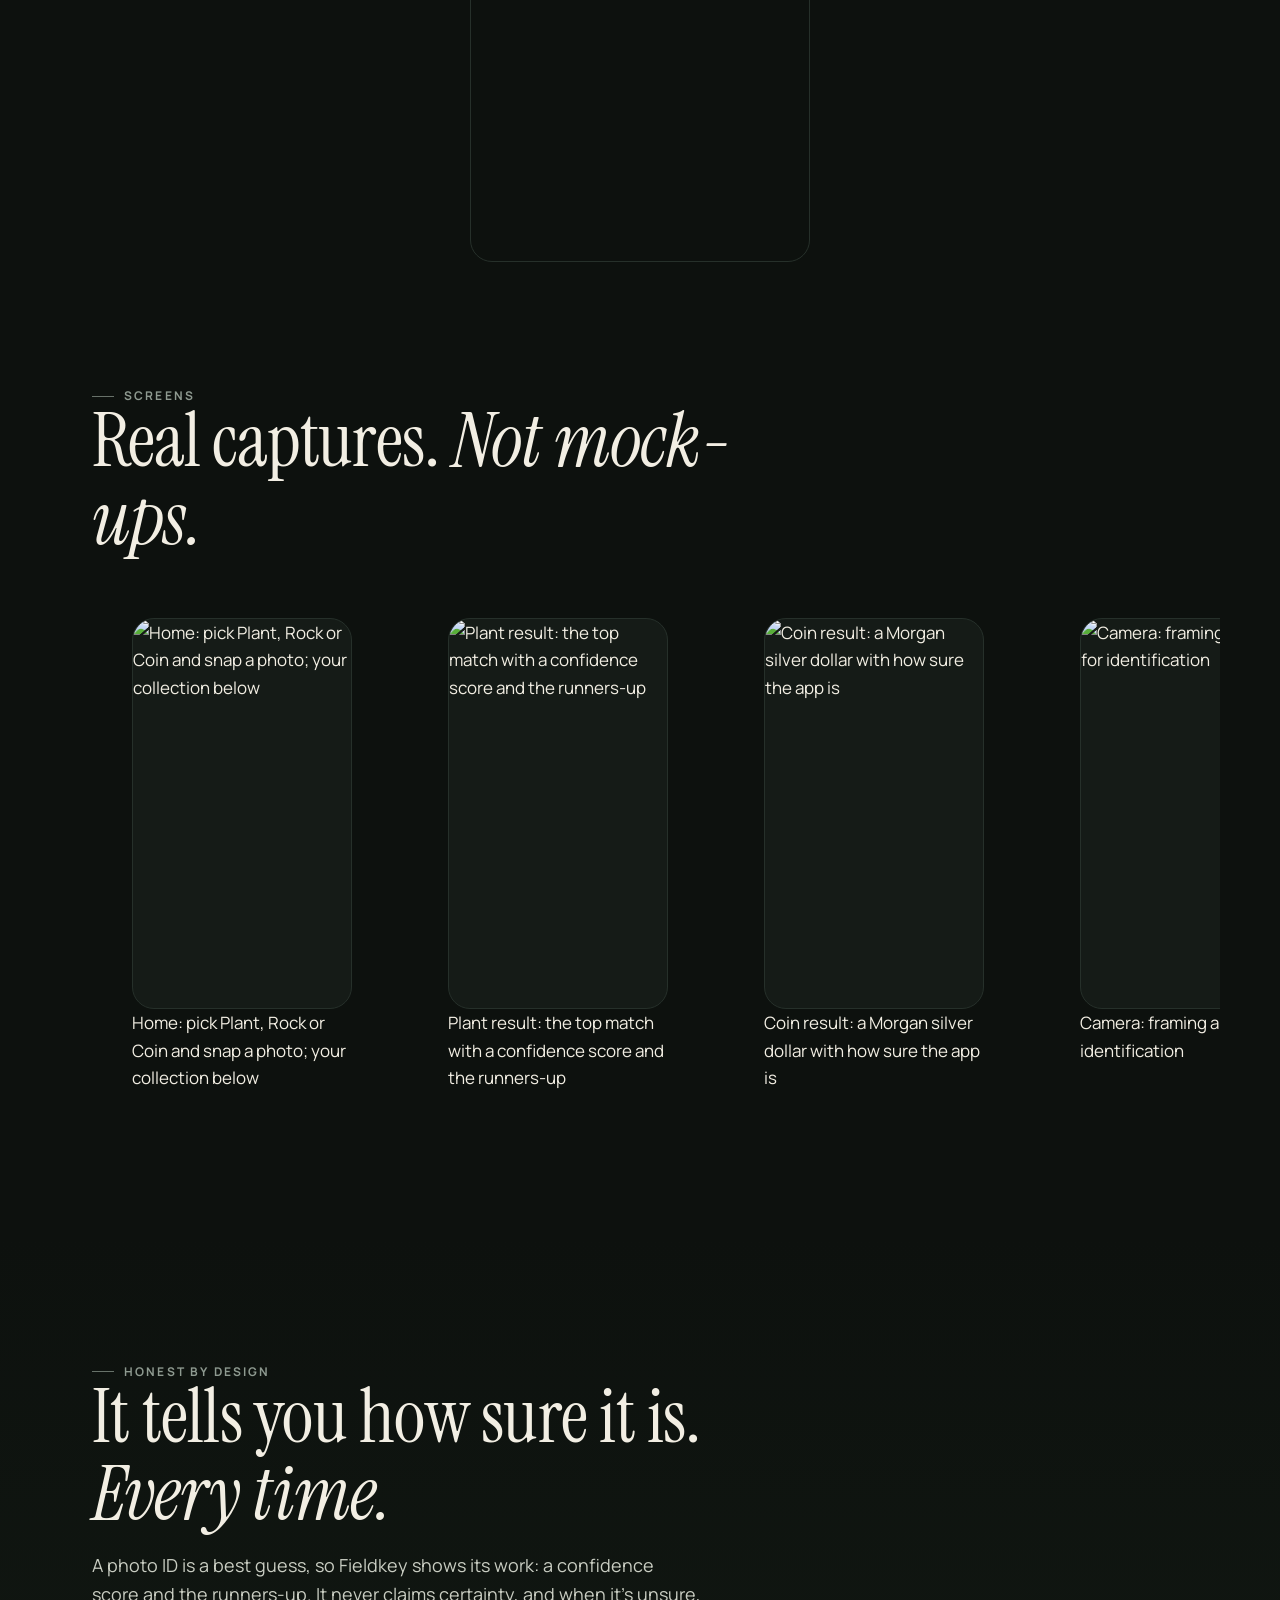
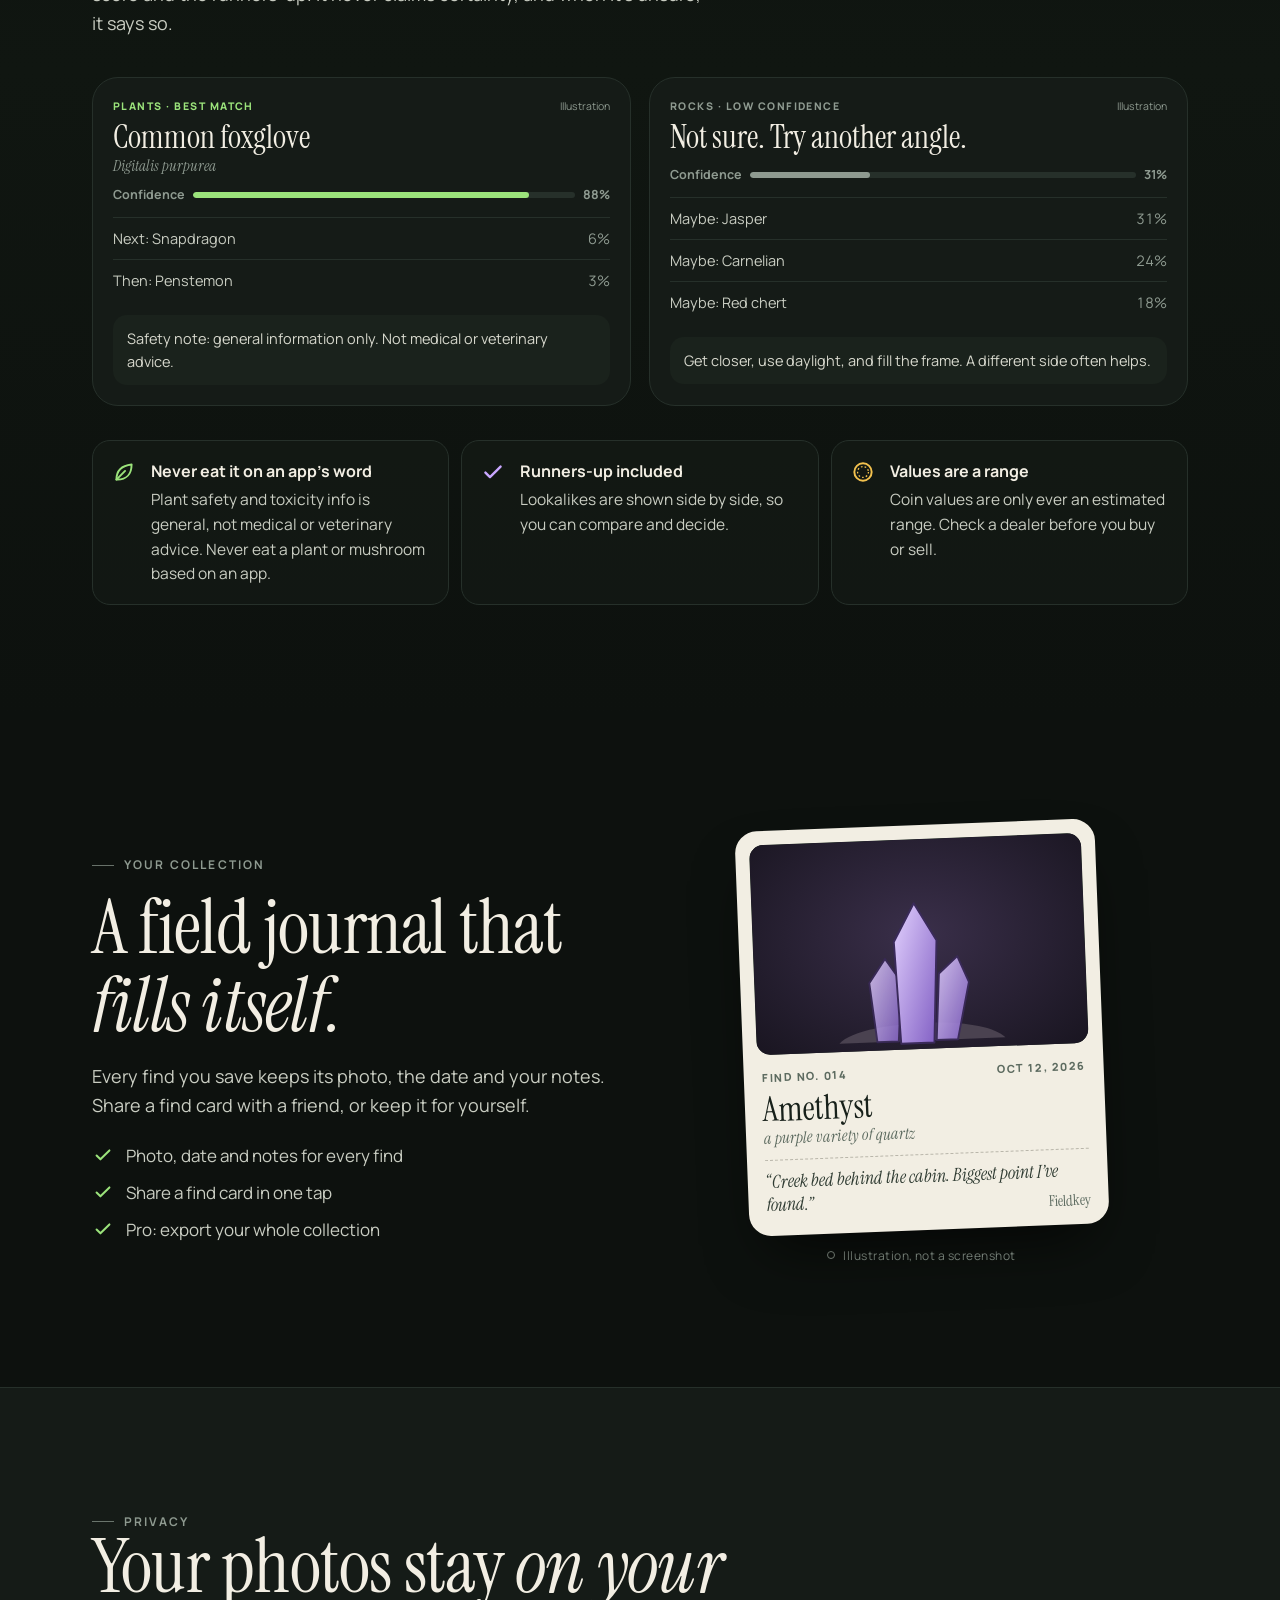
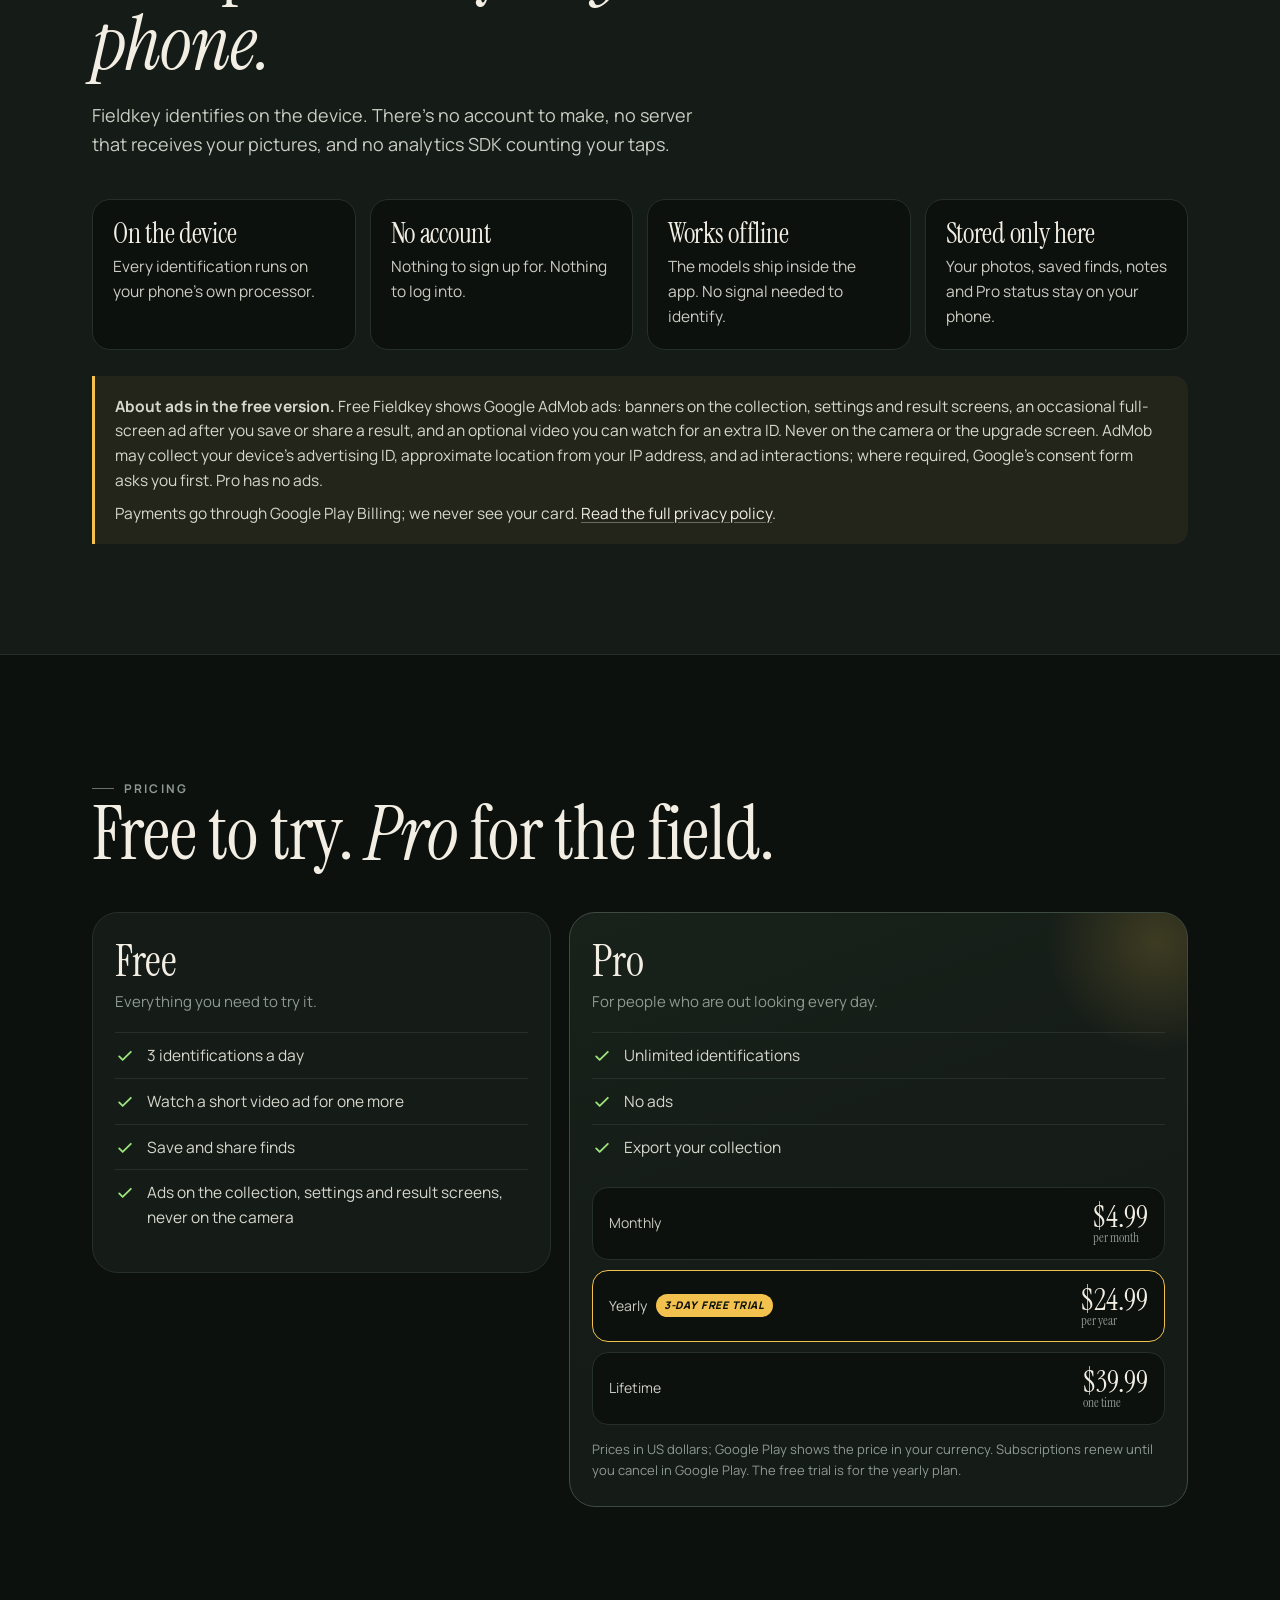
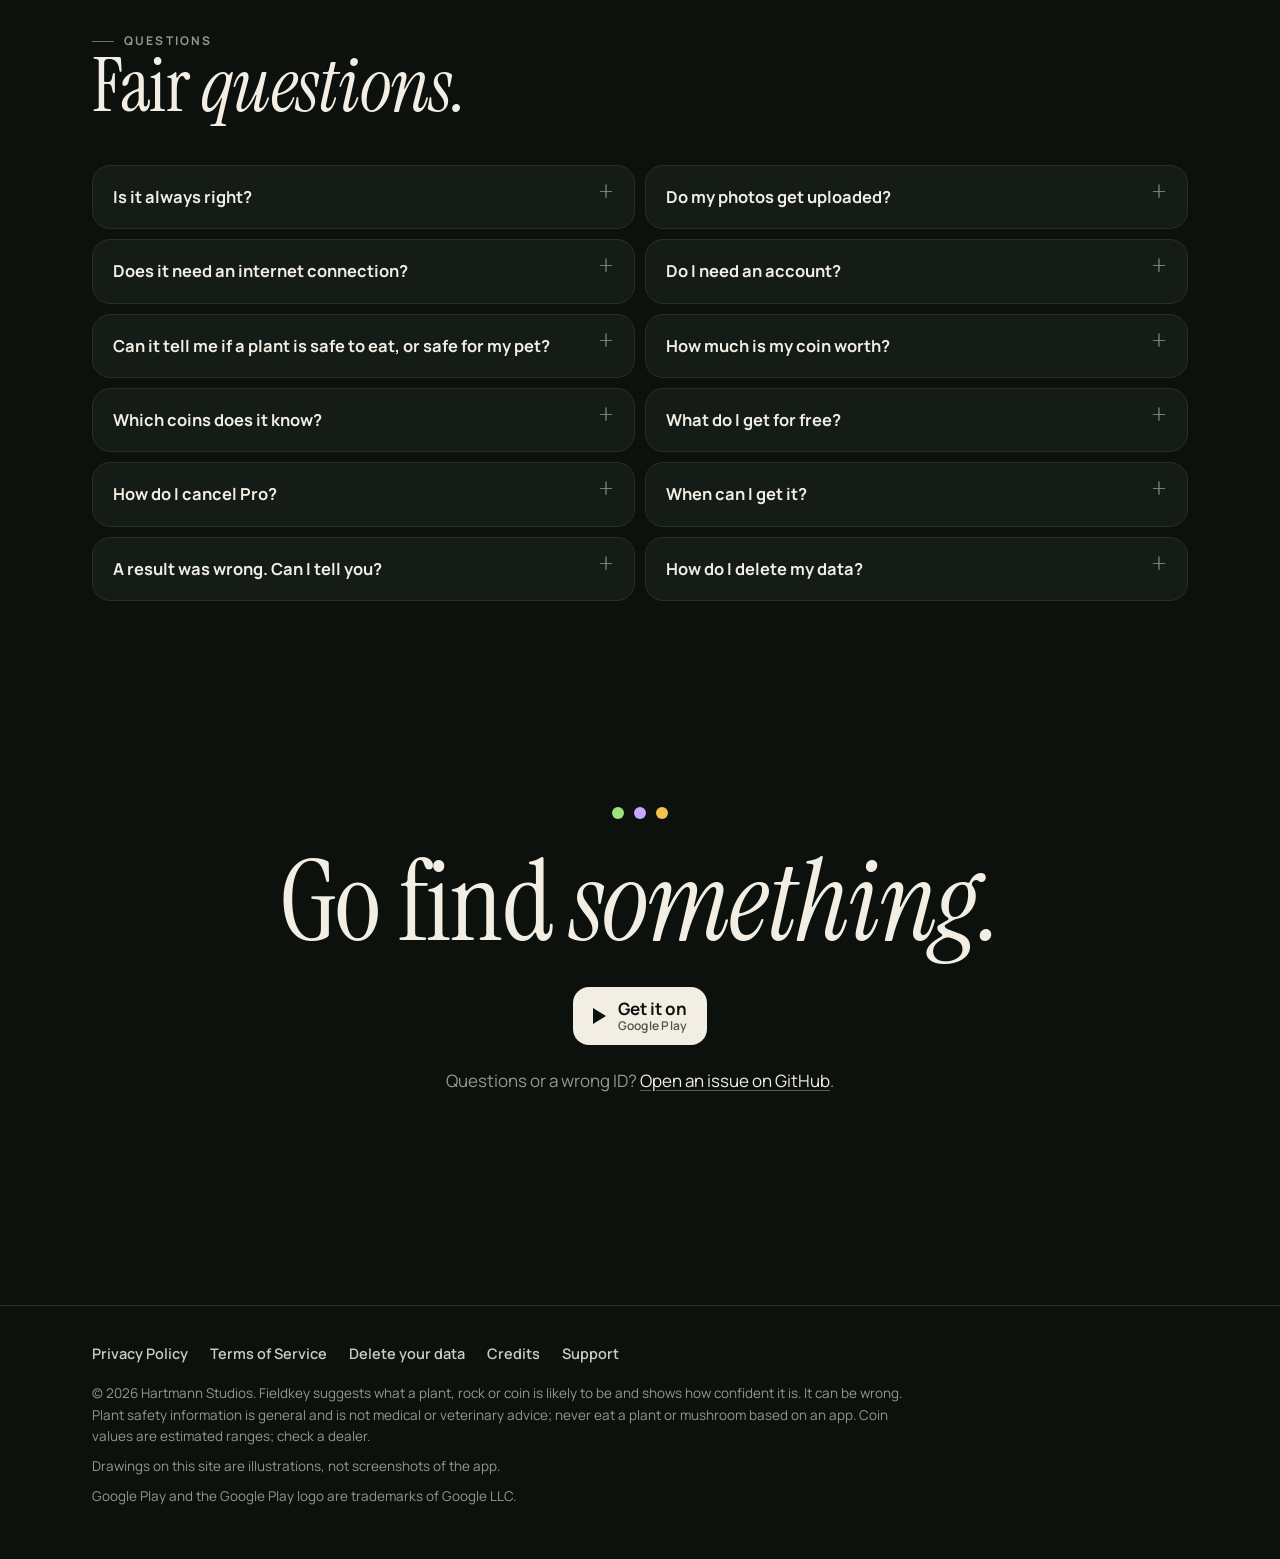
==== commit ea37f4cb: "Link the Google Play listing" ====
--- a/index.html
+++ b/index.html
@@ -4,14 +4,14 @@
 <meta charset="utf-8">
 <meta name="viewport" content="width=device-width, initial-scale=1, viewport-fit=cover">
 <title>Fieldkey: Plant, Rock &amp; Coin ID. Snap it. Know it.</title>
-<meta name="description" content="Identify plants, rocks and US coins with your camera. Fieldkey runs on your phone: no account, no uploads, works offline, and every result shows how confident it is. Coming soon to Google Play.">
+<meta name="description" content="Identify plants, rocks and US coins with your camera. Fieldkey runs on your phone: no account, no uploads, works offline, and every result shows how confident it is. Free on Google Play.">
 <link rel="canonical" href="https://chartmann1590.github.io/fieldkey-site/">
 <meta name="theme-color" content="#0D110E">
 <meta name="color-scheme" content="dark">
 <meta property="og:type" content="website">
 <meta property="og:site_name" content="Fieldkey">
 <meta property="og:title" content="Fieldkey: Plant, Rock &amp; Coin ID. Snap it. Know it.">
-<meta property="og:description" content="Identify plants, rocks and US coins with your camera. Fieldkey runs on your phone: no account, no uploads, works offline, and every result shows how confident it is. Coming soon to Google Play.">
+<meta property="og:description" content="Identify plants, rocks and US coins with your camera. Fieldkey runs on your phone: no account, no uploads, works offline, and every result shows how confident it is. Free on Google Play.">
 <meta property="og:url" content="https://chartmann1590.github.io/fieldkey-site/">
 <meta property="og:image" content="https://chartmann1590.github.io/fieldkey-site/img/og.png">
 <meta property="og:image:width" content="1200">
@@ -19,7 +19,7 @@
 <meta property="og:image:alt" content="Fieldkey: snap a plant, a rock or a coin and see what it is">
 <meta name="twitter:card" content="summary_large_image">
 <meta name="twitter:title" content="Fieldkey: Plant, Rock &amp; Coin ID. Snap it. Know it.">
-<meta name="twitter:description" content="Identify plants, rocks and US coins with your camera. Fieldkey runs on your phone: no account, no uploads, works offline, and every result shows how confident it is. Coming soon to Google Play.">
+<meta name="twitter:description" content="Identify plants, rocks and US coins with your camera. Fieldkey runs on your phone: no account, no uploads, works offline, and every result shows how confident it is. Free on Google Play.">
 <meta name="twitter:image" content="https://chartmann1590.github.io/fieldkey-site/img/og.png">
 <link rel="icon" type="image/png" sizes="32x32" href="https://chartmann1590.github.io/fieldkey-site/img/icon-32.png">
 <link rel="apple-touch-icon" href="https://chartmann1590.github.io/fieldkey-site/img/icon-180.png">
@@ -47,7 +47,7 @@
 <p class="eyebrow">Plant &middot; Rock &middot; Coin ID for Android</p>
 <h1>Snap it.<span class="k">Know it.</span></h1>
 <p class="lede">Point your camera at a plant, a rock or a coin. Fieldkey shows its best match, how sure it is, and what else it could be. Right on your phone, with no account and no uploads.</p>
-<div class="cta"><span class="btn soon" role="note" aria-label="Coming soon to Google Play"><i class="tri" aria-hidden="true"></i><span>Coming soon<small>to Google Play</small></span></span><a class="btn ghost" href="#modes">See the three modes</a></div>
+<div class="cta"><a class="btn soon" href="https://play.google.com/store/apps/details?id=com.charles.fieldkey" rel="noopener" aria-label="Get Fieldkey on Google Play"><i class="tri" aria-hidden="true"></i><span>Get it on<small>Google Play</small></span></a><a class="btn ghost" href="#modes">See the three modes</a></div>
 <ul class="chips" aria-label="Modes"><li class="c-plant"><i></i>Plants</li><li class="c-rock"><i></i>Rocks</li><li class="c-coin"><i></i>Coins</li></ul>
 </div>
 <div class="phone-wrap"><div class="phone" role="img" aria-label="Illustration of Fieldkey identifying a plant, a crystal and a coin, each with a confidence bar and next-best matches">
@@ -234,7 +234,7 @@
 <section class="final"><div class="wrap">
 <div class="dots" aria-hidden="true"><i style="background:var(--plant)"></i><i style="background:var(--rock)"></i><i style="background:var(--coin)"></i></div>
 <h2>Go find <em>something.</em></h2>
-<div class="cta"><span class="btn soon" role="note" aria-label="Coming soon to Google Play"><i class="tri" aria-hidden="true"></i><span>Coming soon<small>to Google Play</small></span></span></div>
+<div class="cta"><a class="btn soon" href="https://play.google.com/store/apps/details?id=com.charles.fieldkey" rel="noopener" aria-label="Get Fieldkey on Google Play"><i class="tri" aria-hidden="true"></i><span>Get it on<small>Google Play</small></span></a></div>
 <p class="muted">Questions or a wrong ID? <a href="https://github.com/chartmann1590/fieldkey-site/issues/new">Open an issue on GitHub</a>.</p>
 </div></section>
 
